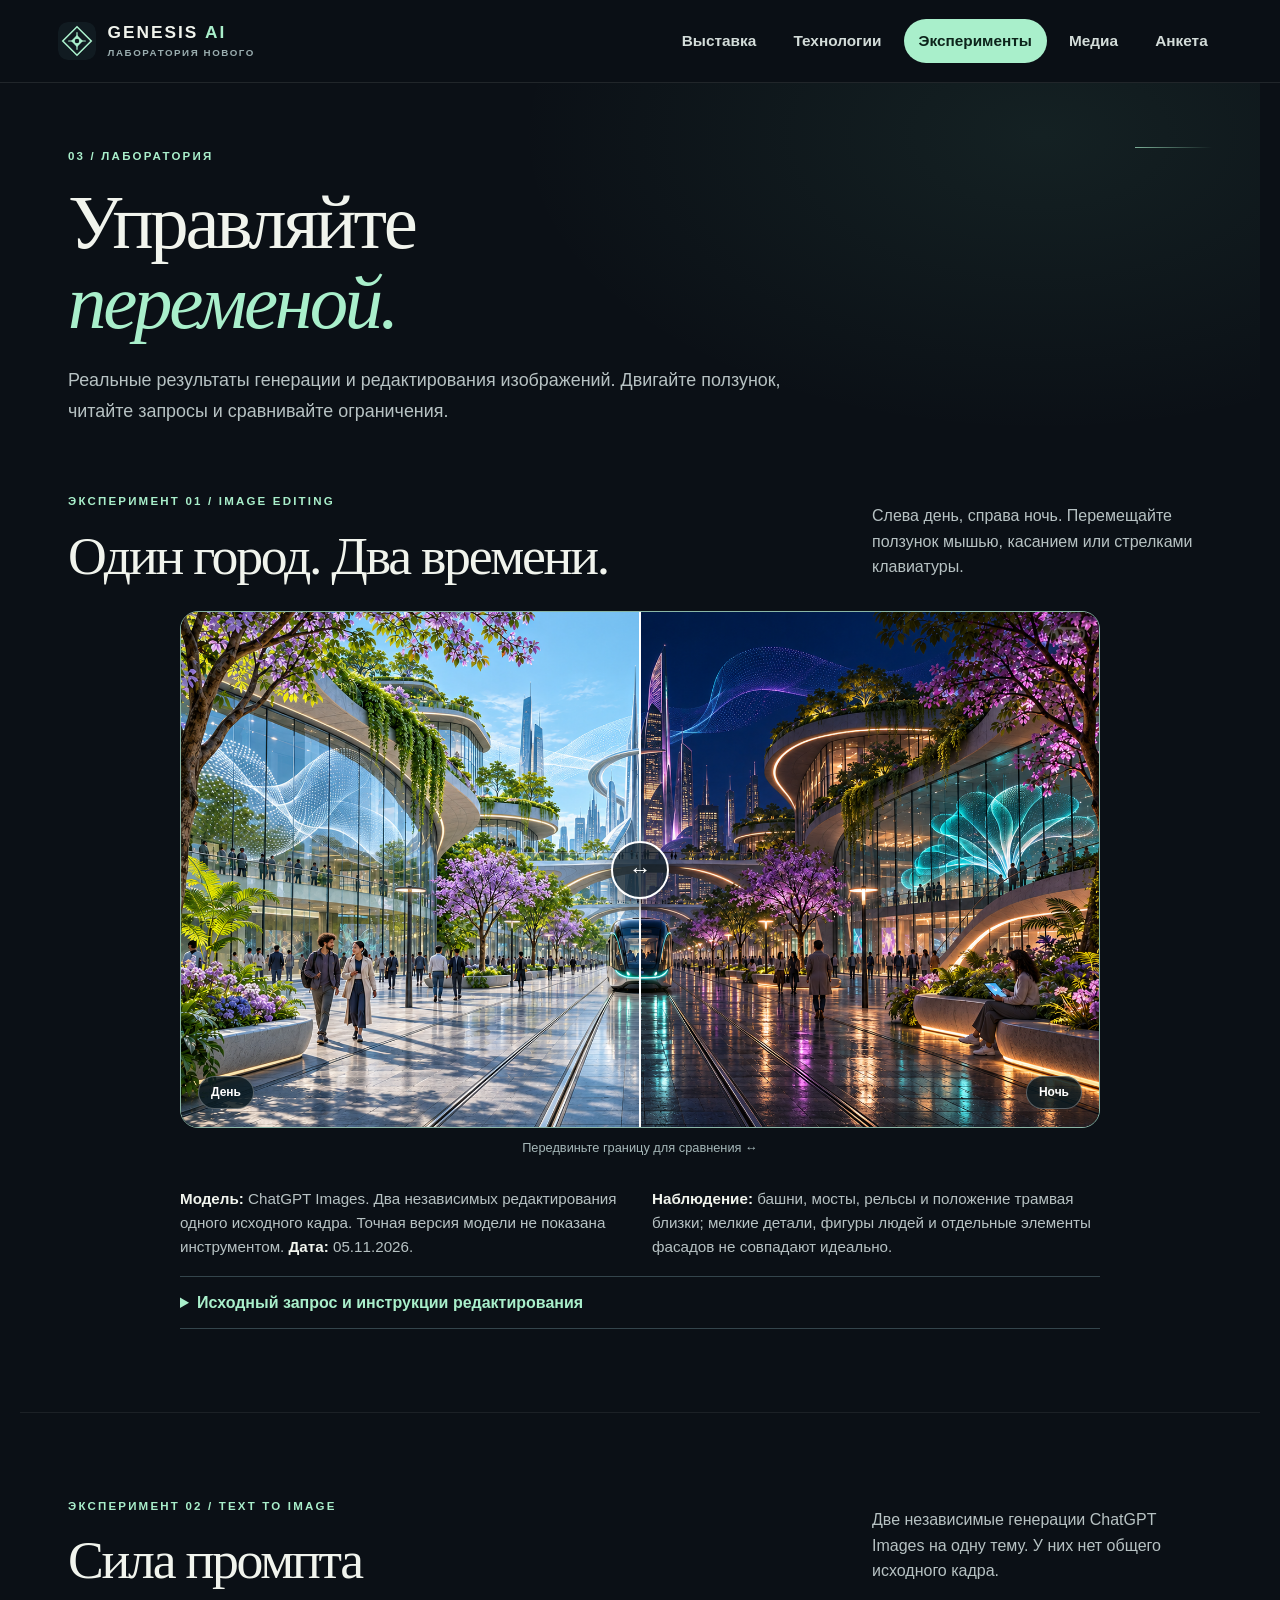
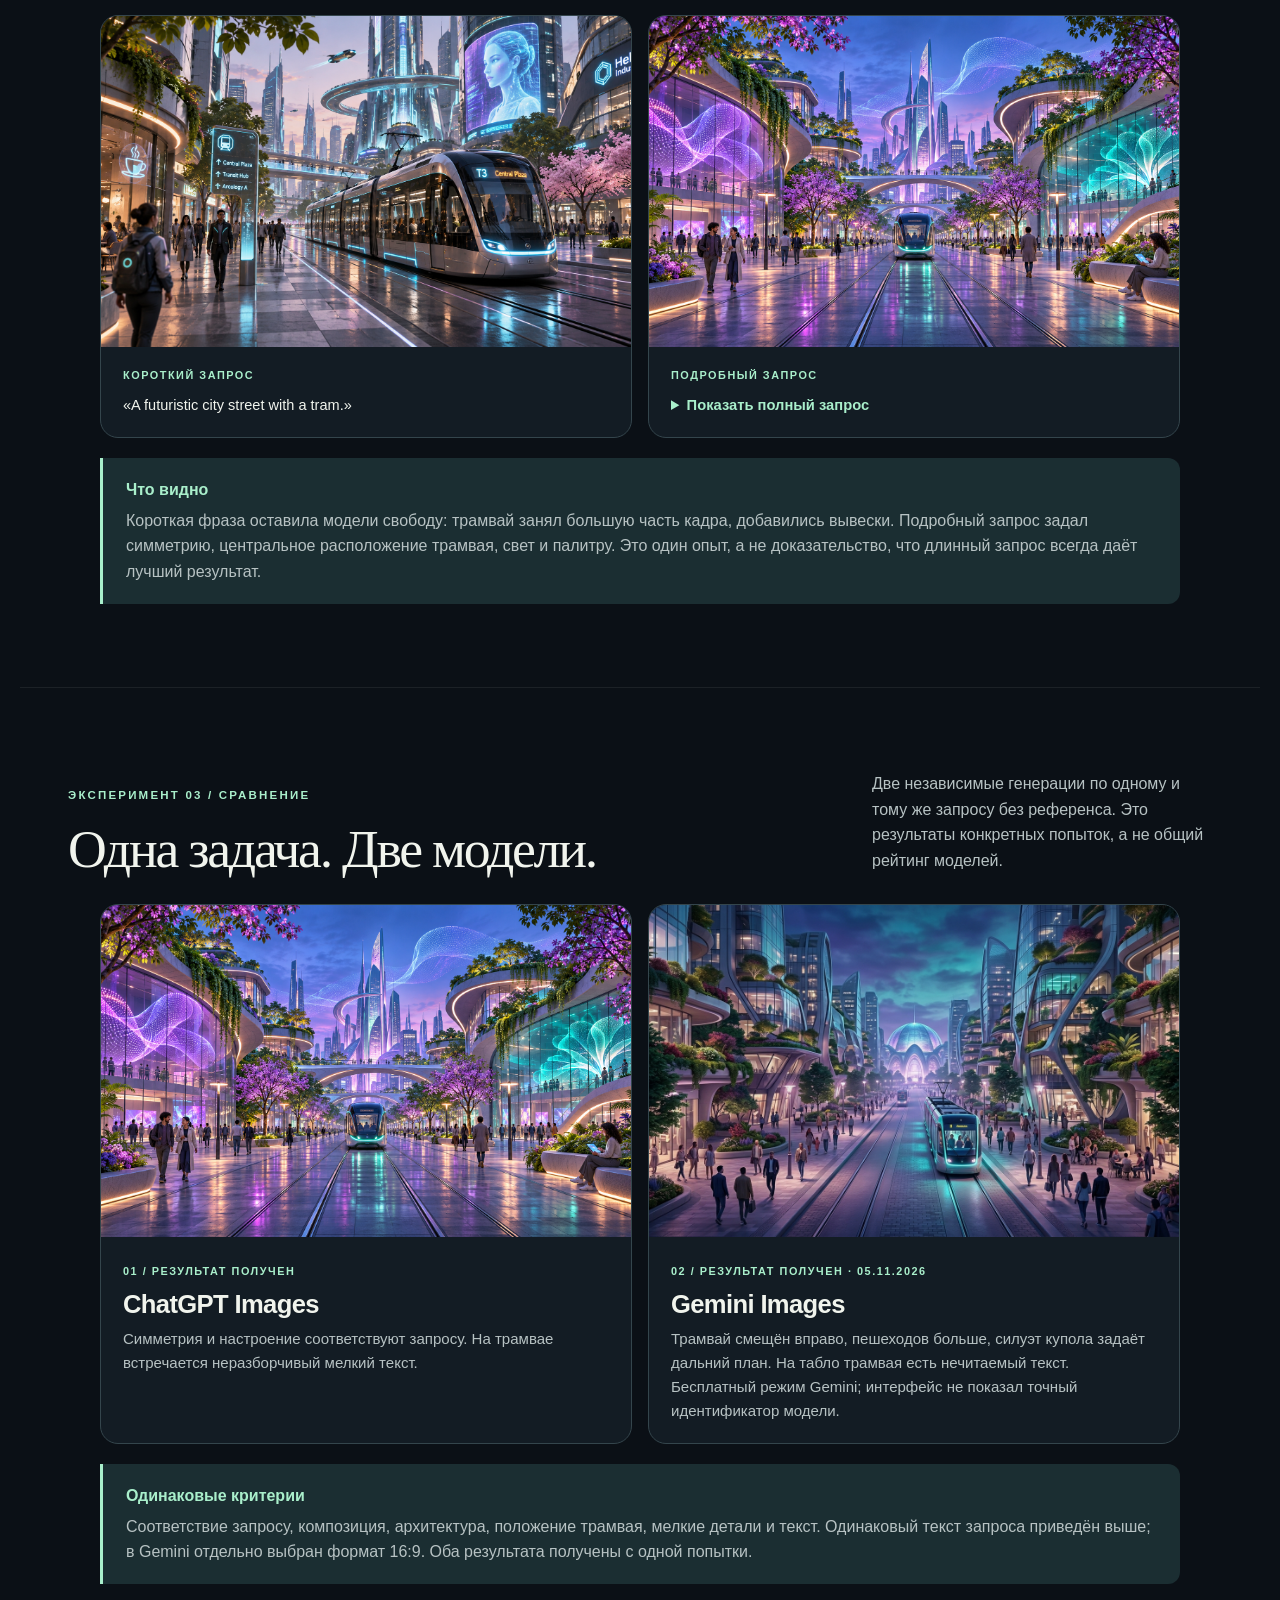
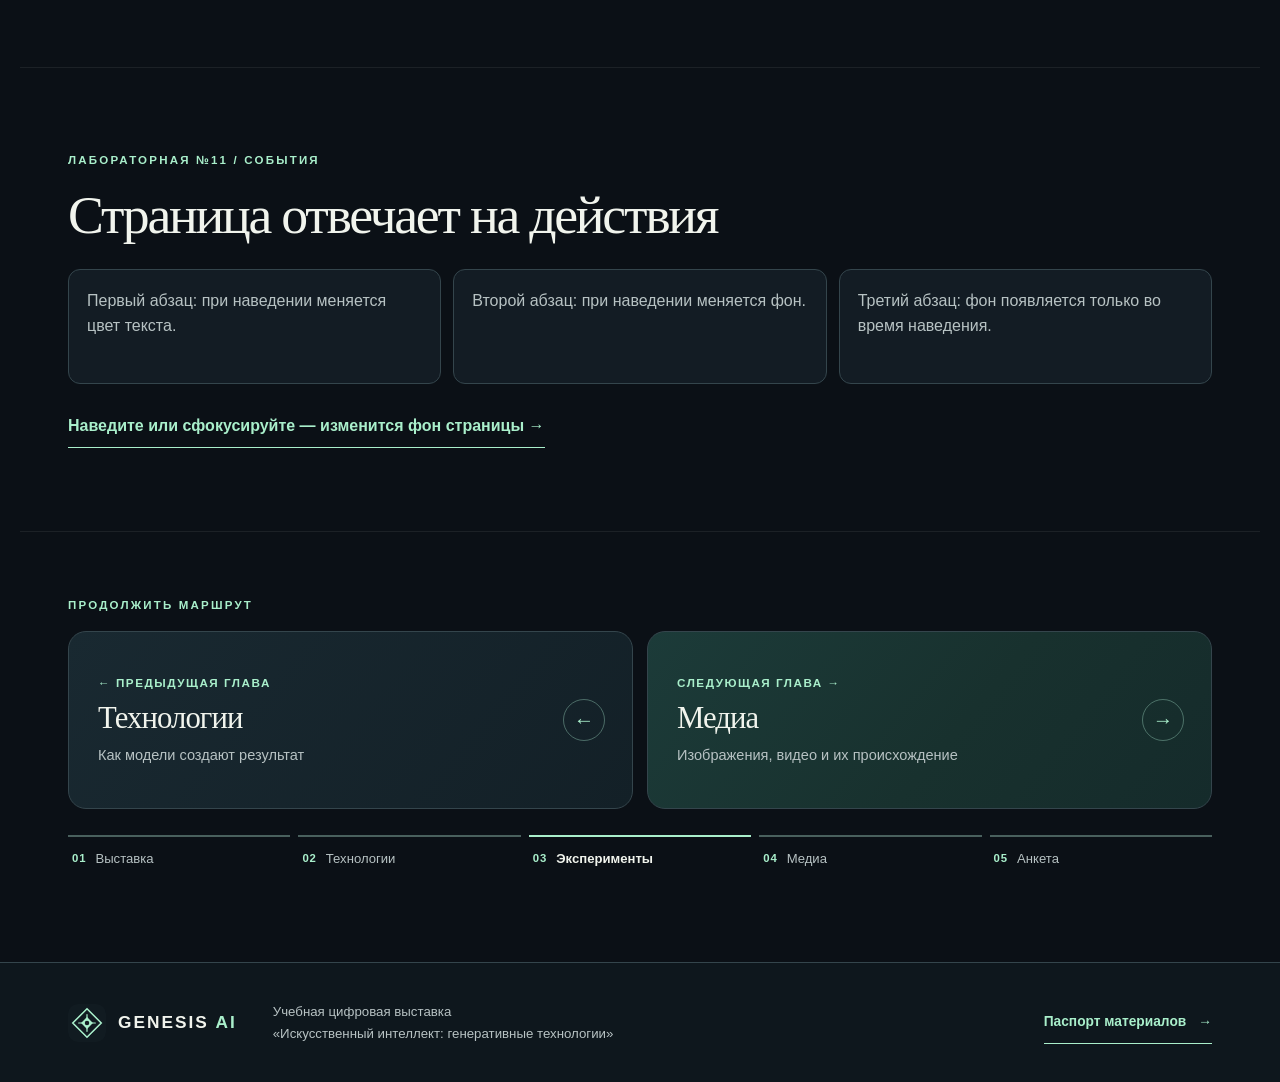
==== experiment.html @ 4fa4a005 "Refine exhibition route and publish updated lab reports" ====
<!doctype html>
<html lang="ru">
<head>
<meta charset="utf-8">
<meta name="viewport" content="width=device-width,initial-scale=1">
<meta name="theme-color" content="#090d15">
<title>Эксперименты — GENESIS AI</title>
<link rel="stylesheet" href="style.css">
<script defer src="script.js"></script><meta name="description" content="GENESIS AI — интерактивная выставка о генеративном искусственном интеллекте и реальных экспериментах с изображениями и видео.">
<link rel="icon" href="assets/brand/genesis-mark.svg">
<link rel="alternate icon" href="assets/brand/favicon-32.png">
<link rel="apple-touch-icon" href="assets/brand/apple-touch-icon.png">
</head>
<body data-page="experiment">
<a class="skip" href="#main">К содержимому</a><header class="site-header" id="site-header"><div class="header-inner">
<a class="brand" href="index.html" aria-label="GENESIS AI — главная"><img src="assets/brand/genesis-mark.svg" alt="" width="38" height="38"><span class="brand-name">GENESIS <b>AI</b><small>Лаборатория нового</small></span></a><nav id="primary-nav" class="primary-nav" aria-label="Основная навигация"><a href="index.html">Выставка</a><a href="technology.html">Технологии</a><a href="experiment.html" aria-current="page">Эксперименты</a><a href="gallery.html">Медиа</a><a href="survey.html">Анкета</a></nav><button class="menu-toggle" id="menu-toggle" type="button" aria-controls="primary-nav" aria-expanded="false" aria-label="Открыть меню"><span></span><span></span><span></span></button>
</div></header><main id="main"><section class="page-lead reveal"><p class="eyebrow">03 / ЛАБОРАТОРИЯ</p>
<h1>Управляйте<br><em>переменой.</em>
</h1>
<p>Реальные результаты генерации и редактирования изображений. Двигайте ползунок, читайте запросы и сравнивайте ограничения.</p></section><section class="section reveal" id="light"><div class="section-head">
<div>
<p class="eyebrow">ЭКСПЕРИМЕНТ 01 / IMAGE EDITING</p>
<h2>Один город. Два времени.</h2>
</div>
<p>Слева день, справа ночь. Перемещайте ползунок мышью, касанием или стрелками клавиатуры.</p>
</div>
<div class="compare" id="comparison" aria-label="Интерактивное сравнение дневного и ночного изображения">
<img src="assets/night-ai.png" alt="Ночная версия города будущего"><div class="compare-day"><img src="assets/day-ai.png" alt="Дневная версия того же города"></div>
<div class="compare-line" aria-hidden="true"><span>↔</span></div>
<span class="compare-label l">День</span><span class="compare-label r">Ночь</span><input id="compare-range" type="range" min="0" max="100" value="50" aria-label="Доля дневной версии">
</div>
<p class="compare-hint">Передвиньте границу для сравнения <span aria-hidden="true">↔</span></p>
<div class="caption-grid">
<p><b>Модель:</b> ChatGPT Images. Два независимых редактирования одного исходного кадра. Точная версия модели не показана инструментом. <b>Дата:</b> 05.11.2026.</p>
<p><b>Наблюдение:</b> башни, мосты, рельсы и положение трамвая близки; мелкие детали, фигуры людей и отдельные элементы фасадов не совпадают идеально.</p>
</div>
<details><summary>Исходный запрос и инструкции редактирования</summary><div class="details-body">
<h3>Базовый кадр</h3>
<p>Create a refined cinematic concept art image for a modern digital museum exhibition about generative AI. A visionary future city boulevard at blue hour, symmetrical street-level perspective, lush planted terraces integrated in architecture, a sleek tram in the center, human-scale pedestrians, atmospheric violet and teal light, careful coherent architectural geometry, no lettering, no logo, no text. Wide 16:9 composition, editorial art direction, highly detailed but tasteful, premium science museum feel. This is an original generated visual exhibit.</p>
<h3>День</h3>
<p>Edit the supplied image as an architectural continuity study. Produce a photorealistic clear DAY version of precisely the same future-city boulevard. Preserve the exact framing and perspective, every major building outline, the left and right curved rooflines, central slender towers and two bridges, tree positions, sidewalk and rail lines, and the tram's position and silhouette. Change ONLY lighting and atmosphere: crisp late morning sun, pale cyan sky, believable daylight reflections, natural green foliage, illuminated by sunlight rather than magenta lights. No new buildings, vehicles, signs or camera shift. No added text. High resolution wide composition.</p>
<h3>Ночь</h3>
<p>Edit the supplied image as an architectural continuity study. Produce a photorealistic NIGHT version of precisely the same future-city boulevard. Preserve the exact framing and perspective, every major building outline, left and right curved rooflines, central slender towers and two bridges, tree positions, sidewalk and rail lines, and the tram's position and silhouette. Change ONLY lighting and atmosphere: deep cobalt night sky, realistic warm windows, restrained violet and cyan architectural lighting and wet pavement reflections. Keep people and tram in the same locations. No new buildings, vehicles, signs or camera shift. No added text. High resolution wide composition.</p>
</div></details></section><section class="section reveal" id="prompt"><div class="section-head">
<div>
<p class="eyebrow">ЭКСПЕРИМЕНТ 02 / TEXT TO IMAGE</p>
<h2>Сила промпта</h2>
</div>
<p>Две независимые генерации ChatGPT Images на одну тему. У них нет общего исходного кадра.</p>
</div>
<div class="prompt-grid">
<figure><img src="assets/simple-prompt-ai.png" alt="Город по короткому запросу с крупным трамваем и вывесками"><figcaption><span>КОРОТКИЙ ЗАПРОС</span><q>A futuristic city street with a tram.</q></figcaption></figure><figure><img src="assets/city-ai.png" alt="Город по подробному запросу с центральным трамваем"><figcaption><span>ПОДРОБНЫЙ ЗАПРОС</span><details class="prompt-detail"><summary>Показать полный запрос</summary><q>Create a refined cinematic concept art image for a modern digital museum exhibition about generative AI. A visionary future city boulevard at blue hour, symmetrical street-level perspective, lush planted terraces integrated in architecture, a sleek tram in the center, human-scale pedestrians, atmospheric violet and teal light, careful coherent architectural geometry, no lettering, no logo, no text. Wide 16:9 composition, editorial art direction, highly detailed but tasteful, premium science museum feel. This is an original generated visual exhibit.</q></details></figcaption></figure>
</div>
<div class="insight">
<strong>Что видно</strong><p>Короткая фраза оставила модели свободу: трамвай занял большую часть кадра, добавились вывески. Подробный запрос задал симметрию, центральное расположение трамвая, свет и палитру. Это один опыт, а не доказательство, что длинный запрос всегда даёт лучший результат.</p>
</div></section><section class="section reveal" id="models"><div class="section-head">
<div>
<p class="eyebrow">ЭКСПЕРИМЕНТ 03 / СРАВНЕНИЕ</p>
<h2>Одна задача. Две модели.</h2>
</div>
<p>Две независимые генерации по одному и тому же запросу без референса. Это результаты конкретных попыток, а не общий рейтинг моделей.</p>
</div>
<div class="model-grid">
<article class="model-card"><img src="assets/city-ai.png" alt="Результат ChatGPT Images"><div>
<small>01 / РЕЗУЛЬТАТ ПОЛУЧЕН</small><h3>ChatGPT Images</h3>
<p>Симметрия и настроение соответствуют запросу. На трамвае встречается неразборчивый мелкий текст.</p>
</div></article><article class="model-card"><img src="assets/model-gemini.jpeg" alt="Результат генерации изображения в Gemini по тому же запросу"><div>
<small>02 / РЕЗУЛЬТАТ ПОЛУЧЕН · 05.11.2026</small><h3>Gemini Images</h3>
<p>Трамвай смещён вправо, пешеходов больше, силуэт купола задаёт дальний план. На табло трамвая есть нечитаемый текст. Бесплатный режим Gemini; интерфейс не показал точный идентификатор модели.</p>
</div></article>
</div>
<div class="insight">
<strong>Одинаковые критерии</strong><p>Соответствие запросу, композиция, архитектура, положение трамвая, мелкие детали и текст. Одинаковый текст запроса приведён выше; в Gemini отдельно выбран формат 16:9. Оба результата получены с одной попытки.</p>
</div></section><section class="section hover-section reveal"><p class="eyebrow">ЛАБОРАТОРНАЯ №11 / СОБЫТИЯ</p>
<h2>Страница отвечает на действия</h2>
<div class="hover-demo">
<p data-effect="color">Первый абзац: при наведении меняется цвет текста.</p>
<p data-effect="background">Второй абзац: при наведении меняется фон.</p>
<p data-effect="temporary">Третий абзац: фон появляется только во время наведения.</p>
</div>
<button id="ambient-trigger" class="text-link" type="button">Наведите или сфокусируйте — изменится фон страницы →</button></section><nav class="chapter-nav section" aria-label="Маршрут выставки"><p class="eyebrow">ПРОДОЛЖИТЬ МАРШРУТ</p><div class="chapter-nav__grid"><a class="chapter-nav__card" href="technology.html"><span class="chapter-nav__direction">← Предыдущая глава</span><strong>Технологии</strong><span class="chapter-nav__summary">Как модели создают результат</span></a><a class="chapter-nav__card chapter-nav__card--next" href="gallery.html"><span class="chapter-nav__direction">Следующая глава →</span><strong>Медиа</strong><span class="chapter-nav__summary">Изображения, видео и их происхождение</span></a></div><ol class="journey-progress"><li><a href="index.html"><span>01</span><span>Выставка</span></a></li><li><a href="technology.html"><span>02</span><span>Технологии</span></a></li><li><a href="experiment.html" aria-current="step"><span>03</span><span>Эксперименты</span></a></li><li><a href="gallery.html"><span>04</span><span>Медиа</span></a></li><li><a href="survey.html"><span>05</span><span>Анкета</span></a></li></ol></nav></main><footer class="site-footer"><div class="footer-inner">
<a class="brand" href="index.html" aria-label="GENESIS AI — главная"><img src="assets/brand/genesis-mark.svg" alt="" width="34" height="34"><span class="brand-name">GENESIS <b>AI</b></span></a><p>Учебная цифровая выставка<br>«Искусственный интеллект: генеративные технологии»</p>
<a class="footer-link" href="gallery.html">Паспорт материалов <span aria-hidden="true">→</span></a>
</div></footer>
</body>
</html>
---- style.css ----
:root {
  --page-bg: #0b1016;
  --surface: #131c24;
  --surface-high: #1b2831;
  --line: #34454c;
  --text: #f1f4ed;
  --muted: #b7c2c3;
  --mint: #a9efcb;
  --mint-strong: #79d9af;
  --gold: #e0bd89;
  --display: Georgia, 'Times New Roman', serif;
  --sans: 'Segoe UI', Inter, Arial, sans-serif;
  --container: 1240px;
  --space-section: clamp(64px, 6.5vw, 98px);
  --radius: 18px;
  --ease: cubic-bezier(.22, 1, .36, 1);
  color-scheme: dark;
  font-family: var(--sans);
}
* { box-sizing: border-box; }
html { scroll-behavior: smooth; scroll-padding-top: 96px; }
body { margin: 0; min-width: 280px; background: var(--page-bg); color: var(--text); line-height: 1.6; transition: background .4s; }
body.menu-open { overflow: hidden; }
a { color: inherit; text-decoration: none; }
img, video { display: block; max-width: 100%; }
button, input, select, textarea { font: inherit; }
button { cursor: pointer; }
button:disabled { cursor: not-allowed; opacity: .5; }
:focus-visible { outline: 3px solid var(--mint); outline-offset: 4px; }
::selection { background: var(--mint); color: #10231c; }
.skip { position: fixed; z-index: 100; top: -100px; left: 18px; padding: 10px 16px; background: var(--mint); color: #0b2118; border-radius: 8px; }
.skip:focus { top: 12px; }

/* Identity and navigation */
.site-header { position: sticky; top: 0; z-index: 50; border-bottom: 1px solid #ffffff18; background: #0b1016d9; backdrop-filter: blur(18px); -webkit-backdrop-filter: blur(18px); transition: background .25s, box-shadow .25s; }
.site-header.is-scrolled { background: #0b1016f5; box-shadow: 0 12px 32px #0005; }
.header-inner { max-width: 1500px; min-height: 82px; margin: auto; padding: 10px clamp(20px, 4.5vw, 62px); display: flex; align-items: center; justify-content: space-between; gap: 28px; }
.brand { display: inline-flex; align-items: center; flex: none; gap: 12px; min-width: 0; }
.brand img { width: 38px; height: 38px; border-radius: 10px; }
.brand-name { display: block; font-size: 1.08rem; font-weight: 800; letter-spacing: .115em; line-height: 1.12; white-space: nowrap; }
.brand-name b { color: var(--mint); }
.brand-name small { display: block; margin-top: 5px; color: #9baeb0; font-size: .61rem; font-weight: 600; letter-spacing: .16em; text-transform: uppercase; }
.primary-nav { display: flex; align-items: center; justify-content: flex-end; gap: clamp(2px, .6vw, 10px); }
.primary-nav a { position: relative; padding: 10px clamp(10px, 1.15vw, 17px); border-radius: 999px; color: #d3dcd9; font-size: .96rem; font-weight: 600; white-space: nowrap; transition: color .2s, background .2s, transform .2s; }
.primary-nav a:hover { color: #fff; background: #ffffff12; transform: translateY(-1px); }
.primary-nav a[aria-current] { color: #0d241b; background: var(--mint); }
.menu-toggle { display: none; width: 48px; height: 48px; flex: none; align-items: center; justify-content: center; flex-direction: column; gap: 6px; padding: 0; border: 1px solid var(--line); border-radius: 12px; background: var(--surface); color: var(--text); }
.menu-toggle span { width: 20px; height: 2px; border-radius: 2px; background: currentColor; transition: transform .25s, opacity .25s; }
.menu-toggle[aria-expanded='true'] span:first-child { transform: translateY(8px) rotate(45deg); }
.menu-toggle[aria-expanded='true'] span:nth-child(2) { opacity: 0; }
.menu-toggle[aria-expanded='true'] span:last-child { transform: translateY(-8px) rotate(-45deg); }

/* Shared editorial rhythm */
main { min-height: 60vh; }
.section { max-width: var(--container); margin: 0 auto; padding: var(--space-section) clamp(20px, 4vw, 48px); }
.section + .section { border-top: 1px solid #ffffff12; }
.eyebrow { margin: 0 0 18px; color: var(--mint); font-size: .72rem; font-weight: 800; letter-spacing: .19em; text-transform: uppercase; }
h1, h2, h3, p { margin-top: 0; }
h1, h2 { font-family: var(--display); font-weight: 400; line-height: 1.04; letter-spacing: -.042em; text-wrap: balance; }
h1 { font-size: clamp(3.3rem, 6vw, 6.9rem); }
h2 { font-size: clamp(2.25rem, 4.2vw, 4.2rem); margin-bottom: 25px; }
h3 { font-size: clamp(1.35rem, 2vw, 1.8rem); line-height: 1.2; letter-spacing: -.025em; }
em { font-family: var(--display); font-weight: 400; color: var(--mint); }
p { color: var(--muted); }
.button { display: inline-flex; align-items: center; justify-content: space-between; gap: 32px; min-height: 52px; padding: 12px 19px; border: 1px solid var(--mint); border-radius: 10px; background: var(--mint); color: #092219; font-weight: 750; transition: background .25s, transform .25s var(--ease), box-shadow .25s; }
.button:hover { background: #d1ffe4; transform: translateY(-3px); box-shadow: 0 12px 26px #0004; }
.button-ghost { background: transparent; color: var(--text); border-color: #bde8d9a1; }
.button-ghost:hover { background: #ffffff13; }
.text-link, .footer-link { display: inline-flex; align-items: center; min-height: 42px; gap: 12px; color: var(--mint); border: 0; border-bottom: 1px solid var(--mint); background: none; padding: 6px 0; font-weight: 700; }
.text-link:hover, .footer-link:hover { color: #dcffe9; }
.page-lead { position: relative; isolation: isolate; max-width: var(--container); margin: 0 auto; padding: clamp(56px, 5vw, 74px) clamp(20px, 4vw, 48px) 28px; }
.page-lead::before { content: ''; position: absolute; z-index: -1; top: 0; right: 0; width: min(70%, 780px); height: 100%; background: radial-gradient(ellipse at 72% 14%, #70cda717, transparent 66%); pointer-events: none; }
.page-lead::after { content: ''; position: absolute; top: clamp(56px, 5vw, 74px); right: clamp(20px, 4vw, 48px); width: clamp(46px, 6vw, 82px); height: 1px; background: linear-gradient(90deg, var(--mint), transparent); opacity: .7; }
.page-lead + .section { padding-top: clamp(34px, 3vw, 48px); }
.page-lead h1 { max-width: 1000px; margin: 0 0 22px; }
.page-lead > p:last-child { max-width: 720px; margin: 0; font-size: clamp(1.04rem, 1.4vw, 1.23rem); line-height: 1.7; }
.section-head { display: flex; align-items: end; justify-content: space-between; gap: 32px; margin-bottom: 26px; }
.section-head h2 { margin-bottom: 0; }
.section-head > p { width: min(32%, 340px); margin-bottom: 5px; }

/* Cover */
.hero { position: relative; isolation: isolate; min-height: clamp(570px, 59vw, 730px); display: flex; align-items: center; overflow: hidden; background: #15232a; }
.hero > img { position: absolute; z-index: -2; inset: 0; width: 100%; height: 100%; object-fit: cover; object-position: 64% 52%; }
.hero::before { content: ''; position: absolute; z-index: -1; inset: 0; background: linear-gradient(90deg, #081119f7 0%, #0a1521e8 30%, #0a15218c 54%, #0a152107 100%), linear-gradient(0deg, #081119b5, transparent 34%); }
.hero-copy { width: min(100% - 40px, 1360px); margin: 0 auto; padding: 52px clamp(0px, 2vw, 28px) 92px; }
.hero-copy h1 { max-width: 720px; margin: 0 0 22px; text-wrap: balance; }
.hero-copy > p:not(.eyebrow) { max-width: 535px; margin-bottom: 29px; color: #e0ebe7; font-size: clamp(1.03rem, 1.5vw, 1.2rem); line-height: 1.7; }
.hero-credit { position: absolute; left: max(20px, calc((100vw - 1304px)/2)); right: max(20px, calc((100vw - 1304px)/2)); bottom: 26px; display: flex; justify-content: space-between; gap: 15px; color: #e8f2ec; font-size: .68rem; font-weight: 750; letter-spacing: .13em; text-transform: uppercase; }
.intro { display: grid; grid-template-columns: 1.1fr .9fr; gap: 7%; align-items: end; }
.intro > div:last-child p { font-size: 1.16rem; line-height: 1.8; }
.tiles { display: grid; grid-template-columns: 1.15fr 1fr 1fr; gap: 14px; margin-top: 30px; }
.tile { position: relative; min-height: 340px; overflow: hidden; border: 1px solid var(--line); border-radius: var(--radius); background: var(--surface); transition: transform .4s var(--ease), border-color .25s, box-shadow .4s; }
.tile:hover { transform: translateY(-5px); border-color: #9dddbb; box-shadow: 0 18px 42px #0006; }
.tile > img { position: absolute; width: 100%; height: 100%; object-fit: cover; filter: brightness(.75); transition: transform .6s var(--ease); }
.tile:hover > img { transform: scale(1.045); }
.tile::after { content: ''; position: absolute; inset: 0; background: linear-gradient(0deg, #061218ed, #07151b2c 66%); pointer-events: none; }
.tile > div:last-child { position: absolute; z-index: 1; bottom: 0; width: 100%; padding: 23px; transition: transform .4s var(--ease); }
.tile:hover > div:last-child { transform: translateY(-4px); }
.tile span, .model-card small { color: var(--mint); font-size: .68rem; font-weight: 800; letter-spacing: .14em; }
.tile h3 { margin: 9px 0; }
.tile p { margin-bottom: 0; color: #ecf3ed; font-size: .9rem; }
.tile-plain { background: radial-gradient(circle at 75% 25%, #285958, #182b38 50%, #14212b); }
.tile-plain::after { display: none; }
.tile-symbol { position: absolute; top: 34px; right: 23px; color: #a9efcb4f; font-family: var(--display); font-size: clamp(4rem, 6vw, 6.5rem); line-height: 1; }
.tile-symbol span { color: #a9efcb80; font-size: .55em; margin: 0 6px; }
.statement { max-width: var(--container); border-radius: var(--radius); background: linear-gradient(120deg, #193438, #172832 62%, #1c2c3c); }
.statement h2 { max-width: 1100px; }
.statement > p:last-of-type { max-width: 740px; }

/* Experiments */
.compare { --split: 50%; position: relative; width: min(100%, 920px); aspect-ratio: 16 / 9; margin: 0 auto; border: 1px solid #8ab6a6; border-radius: var(--radius); overflow: hidden; background: var(--surface); }
.compare > img, .compare-day img { position: absolute; inset: 0; width: 100%; height: 100%; object-fit: cover; }
.compare-day { position: absolute; inset: 0; clip-path: inset(0 calc(100% - var(--split)) 0 0); }
.compare-line { position: absolute; top: 0; bottom: 0; left: var(--split); width: 2px; transform: translateX(-50%); background: #fff; pointer-events: none; }
.compare-line span { position: absolute; top: 50%; left: 50%; transform: translate(-50%,-50%); display: grid; place-items: center; width: 58px; height: 58px; border: 2px solid #fff; border-radius: 50%; background: #14242dcc; color: #fff; font-size: 1.4rem; box-shadow: 0 7px 20px #0008; }
.compare input { position: absolute; inset: 0; width: 100%; height: 100%; margin: 0; opacity: 0; cursor: ew-resize; }
.compare:focus-within { outline: 3px solid var(--mint); outline-offset: 4px; }
.compare-label { position: absolute; bottom: 18px; z-index: 1; padding: 6px 12px; border: 1px solid #ffffff4d; border-radius: 999px; background: #0a1a21d9; color: #fff; font-size: .75rem; font-weight: 800; pointer-events: none; }
.compare-label.l { left: 17px; }
.compare-label.r { right: 17px; }
.compare-hint { margin: 10px 0 0; text-align: center; color: #a6b8b9; font-size: .8rem; }
.caption-grid { display: grid; grid-template-columns: 1fr 1fr; gap: 24px; max-width: 920px; margin: 28px auto 16px; }
.caption-grid p { margin: 0; font-size: .95rem; }
.caption-grid b { color: var(--text); }
details { max-width: 920px; margin: 0 auto; border-top: 1px solid var(--line); border-bottom: 1px solid var(--line); padding: 13px 0; }
summary { cursor: pointer; color: var(--mint); font-weight: 700; }
summary:hover { color: #d1ffe4; }
summary:focus-visible { outline-offset: 6px; }
.details-body { max-width: 900px; padding: 20px 0 4px; }
.details-body h3 { margin: 18px 0 7px; font-size: 1.1rem; }
.details-body p { overflow-wrap: anywhere; }
.prompt-grid, .model-grid { display: grid; grid-template-columns: repeat(2, minmax(0, 1fr)); gap: 16px; max-width: 1080px; margin: auto; }
.prompt-grid figure, .model-card { margin: 0; border: 1px solid var(--line); border-radius: var(--radius); overflow: hidden; background: var(--surface); }
.prompt-grid img, .model-card > img { width: 100%; aspect-ratio: 16 / 10; object-fit: cover; }
.prompt-grid figcaption, .model-card > div:last-child { padding: 20px 22px; }
.prompt-grid figcaption span { display: block; margin-bottom: 9px; color: var(--mint); font-size: .68rem; font-weight: 800; letter-spacing: .14em; }
.prompt-grid q { display: -webkit-box; -webkit-box-orient: vertical; -webkit-line-clamp: 3; overflow: hidden; font-size: .91rem; line-height: 1.6; }
.prompt-grid q:hover, .prompt-grid q:focus { display: block; }
.prompt-grid .prompt-detail { max-width: none; margin: 0; padding: 0; border: 0; }
.prompt-detail summary { font-size: .92rem; }
.prompt-detail q { display: block; margin-top: 12px; overflow: visible; -webkit-line-clamp: unset; }
.model-card h3 { margin: 7px 0; }
.model-card p { margin: 0; font-size: .94rem; }
.insight { max-width: 1080px; margin: 20px auto 0; padding: 19px 23px; border-left: 3px solid var(--mint); border-radius: 0 12px 12px 0; background: #1b2e32; }
.insight strong { color: var(--mint); }
.insight p { margin: 5px 0 0; }
.hover-demo { display: grid; grid-template-columns: repeat(3, minmax(0, 1fr)); gap: 12px; margin: 23px 0 10px; }
.hover-demo p { min-height: 115px; margin: 0; padding: 18px; border: 1px solid var(--line); border-radius: 12px; background: var(--surface); transition: background .25s, color .25s; }
.hover-section .text-link { margin-top: 12px; }

/* Technology */
.process, .info-grid { display: grid; grid-template-columns: repeat(2, minmax(0, 1fr)); gap: 14px; }
.process { list-style: none; margin: 0; padding: 0; }
.process li, .info-grid article { min-width: 0; padding: 26px; border: 1px solid var(--line); border-radius: var(--radius); background: linear-gradient(150deg, #1b2a31, var(--surface) 58%); transition: border-color .25s, transform .3s var(--ease); }
.process li:hover, .info-grid article:hover { border-color: #7fae9b; transform: translateY(-3px); }
.process li { display: flex; gap: 22px; }
.process li > span, .info-grid span { color: var(--mint); font-size: .78rem; font-weight: 800; letter-spacing: .14em; }
.process h3, .info-grid h3 { margin: 0 0 9px; }
.info-grid h3 { margin-top: 12px; }
.process p, .info-grid p { margin: 0; }
.table-wrap { max-width: 100%; overflow-x: auto; border: 1px solid var(--line); border-radius: var(--radius); }
table { width: 100%; min-width: 630px; border-collapse: collapse; }
caption { padding: 18px 20px; text-align: left; color: var(--muted); }
th, td { padding: 17px 20px; border-top: 1px solid var(--line); text-align: left; }
th { color: var(--mint); }
tbody tr { transition: background .2s; }
tbody tr:hover { background: #a9efcb0b; }

/* Media archive */
.media-grid { display: grid; grid-template-columns: repeat(3, minmax(0, 1fr)); gap: 14px; }
.media-card { min-width: 0; margin: 0; border: 1px solid var(--line); border-radius: var(--radius); overflow: hidden; background: var(--surface); transition: transform .3s var(--ease), border-color .2s; }
.media-card:hover { transform: translateY(-4px); border-color: #86c9aa; }
.gallery-open { display: block; width: 100%; padding: 0; border: 0; background: var(--surface); overflow: hidden; }
.gallery-open img { width: 100%; aspect-ratio: 16 / 10; object-fit: cover; transition: transform .4s var(--ease); }
.gallery-open:hover img { transform: scale(1.045); }
.media-card figcaption { padding: 13px 16px 15px; color: #d3ddda; font-size: .85rem; line-height: 1.45; }
.archive-note { margin: 22px 0 0; font-size: .9rem; }
.archive-note a { color: var(--mint); text-decoration: underline; text-underline-offset: 3px; }
.archive-note code { overflow-wrap: anywhere; }
.video-exhibit { max-width: 1080px; margin: 0; border: 1px solid var(--line); border-radius: var(--radius); overflow: hidden; background: var(--surface); }
.video-exhibit video { width: 100%; aspect-ratio: 16 / 9; background: #060b10; object-fit: contain; }
.video-exhibit figcaption { padding: 18px 22px; color: var(--muted); font-size: .92rem; }
.video-exhibit figcaption strong { color: var(--text); }
.video-exhibit + details { max-width: 1080px; margin: 20px 0 0; }
.media-pending { display: flex; flex-direction: column; justify-content: center; min-height: 205px; padding: 24px 28px; border: 1px dashed #71848b; border-radius: var(--radius); background: #15252b; }
.media-pending.sound { background: linear-gradient(120deg, #222638, #1b2c32); }
.media-pending span { color: var(--mint); font-size: .68rem; font-weight: 800; letter-spacing: .16em; }
.media-pending h3 { margin: 10px 0 4px; }
.media-pending p { max-width: 670px; margin: 0; }
.audio-exhibit { max-width: 900px; margin: 0; padding: 25px; border: 1px solid var(--line); border-radius: var(--radius); background: var(--surface); }
.audio-exhibit audio { display: block; width: 100%; }
.audio-exhibit figcaption { padding-top: 14px; color: var(--muted); }

/* Modal gallery */
.lightbox { position: fixed; inset: 0; width: 100vw; max-width: none; height: 100dvh; max-height: none; margin: 0; padding: 0; border: 0; background: #081016f5; color: var(--text); }
.lightbox::backdrop { background: #050a0edb; }
.lightbox-shell { display: flex; flex-direction: column; width: min(100%, 1540px); height: 100%; margin: auto; padding: clamp(12px, 2vw, 28px); }
.lightbox-toolbar { display: flex; justify-content: space-between; align-items: center; gap: 15px; min-height: 48px; }
.lightbox-count { color: var(--mint); font-size: .8rem; font-weight: 800; letter-spacing: .15em; }
.lightbox-close, .lightbox-arrow { display: inline-flex; align-items: center; justify-content: center; min-width: 48px; min-height: 48px; border: 1px solid #ffffff55; border-radius: 12px; background: #17242bd9; color: #fff; }
.lightbox-close { gap: 12px; padding: 0 12px; }
.lightbox-close span { font-size: 1.6rem; line-height: 1; }
.lightbox-arrow { font-size: 1.5rem; }
.lightbox-close:hover, .lightbox-arrow:hover { background: #37514a; }
.lightbox-stage { display: grid; grid-template-columns: 56px minmax(0,1fr) 56px; align-items: center; gap: 12px; min-height: 0; flex: 1; }
.lightbox-stage img { width: 100%; height: 100%; max-height: calc(100dvh - 140px); object-fit: contain; }
.lightbox-caption { margin: 12px 65px 0; color: #d9e1df; font-size: .9rem; text-align: center; }

/* Survey */
.survey { max-width: 850px; }
.survey label { display: block; margin-bottom: 20px; color: var(--text); font-weight: 700; }
.form-grid { display: grid; grid-template-columns: repeat(2, minmax(0, 1fr)); gap: 0 18px; }
.survey input:not([type=radio]), .survey select, .survey textarea { display: block; width: 100%; margin-top: 8px; padding: 13px 15px; border: 1px solid #5b6e71; border-radius: 10px; background: var(--surface); color: var(--text); transition: border-color .2s, background .2s; }
.survey input:not([type=radio]):hover, .survey select:hover, .survey textarea:hover { border-color: #88b7a5; }
.survey input::placeholder, .survey textarea::placeholder { color: #93a7a8; }
.survey select[multiple] { padding: 7px; }
.survey select[multiple] option { padding: 8px; border-radius: 5px; }
.survey input:focus, .survey select:focus, .survey textarea:focus { border-color: var(--mint); outline: 2px solid var(--mint); outline-offset: 1px; }
.survey fieldset { margin: 5px 0 22px; padding: 19px 20px; border: 1px solid var(--line); border-radius: 12px; }
.survey legend { padding: 0 8px; font-weight: 700; }
.survey fieldset label { display: inline-flex; align-items: center; gap: 8px; margin: 4px 25px 4px 0; }
.survey input[type=radio] { accent-color: var(--mint-strong); width: 18px; height: 18px; }
.survey small { display: block; color: var(--muted); font-size: .82rem; font-weight: 400; }
.form-actions { display: flex; gap: 25px; align-items: center; flex-wrap: wrap; }
#survey-result { margin-top: 18px; color: var(--mint); }

/* Closing */
.site-footer { border-top: 1px solid var(--line); background: #0e171d; }
.footer-inner { max-width: var(--container); margin: auto; padding: 38px clamp(20px, 4vw, 48px); display: flex; align-items: center; gap: 36px; }
.footer-inner p { flex: 1; margin: 0; font-size: .83rem; }
.footer-link { white-space: nowrap; font-size: .86rem; }

/* The chapter route is available on every page, including direct visits. */
.chapter-nav { padding-top: clamp(50px, 5vw, 76px); }
.chapter-nav .eyebrow { margin-bottom: 17px; }
.chapter-nav__grid { display: grid; grid-template-columns: repeat(2, minmax(0, 1fr)); gap: 14px; }
.chapter-nav__grid > :only-child { grid-column: 1 / -1; }
.chapter-nav__card { position: relative; display: flex; flex-direction: column; justify-content: center; gap: 9px; min-height: 178px; padding: 26px 72px 26px 29px; overflow: hidden; border: 1px solid var(--line); border-radius: var(--radius); background: linear-gradient(130deg, #192931, #132027); transition: transform .35s var(--ease), border-color .25s, box-shadow .35s; }
.chapter-nav__card::after { content: '→'; position: absolute; top: 50%; right: 27px; display: grid; place-items: center; width: 40px; height: 40px; border: 1px solid #88bda97a; border-radius: 50%; color: var(--mint); font-size: 1.28rem; transform: translateY(-50%); transition: color .25s, background .25s, transform .35s var(--ease); }
.chapter-nav__card:not(.chapter-nav__card--next)::after { content: '←'; }
.chapter-nav__card:hover, .chapter-nav__card:focus-visible { border-color: var(--mint); transform: translateY(-4px); box-shadow: 0 16px 35px #0005; }
.chapter-nav__card:hover::after, .chapter-nav__card:focus-visible::after { background: var(--mint); color: #0c261d; transform: translate(3px, -50%); }
.chapter-nav__card:not(.chapter-nav__card--next):hover::after, .chapter-nav__card:not(.chapter-nav__card--next):focus-visible::after { transform: translate(-3px, -50%); }
.chapter-nav__card--next { background: linear-gradient(130deg, #1c3b39, #18312e 55%, #152b2b); }
.chapter-nav__direction { color: var(--mint); font-size: .73rem; font-weight: 800; letter-spacing: .13em; text-transform: uppercase; }
.chapter-nav__card strong { color: var(--text); font-family: var(--display); font-size: clamp(1.55rem, 2.4vw, 2.25rem); font-weight: 400; letter-spacing: -.03em; line-height: 1.13; }
.chapter-nav__summary { max-width: 34rem; color: var(--muted); font-size: .91rem; line-height: 1.5; }
.journey-progress { display: grid; grid-template-columns: repeat(5, minmax(0, 1fr)); gap: 8px; margin: 26px 0 0; padding: 0; list-style: none; }
.journey-progress li { min-width: 0; }
.journey-progress a { display: flex; align-items: center; gap: 9px; min-height: 44px; padding: 7px 4px; border-top: 2px solid #49605d; color: var(--muted); font-size: .82rem; overflow-wrap: anywhere; transition: border-color .2s, color .2s; }
.journey-progress a:hover, .journey-progress a[aria-current] { border-color: var(--mint); color: var(--text); }
.journey-progress a[aria-current] { font-weight: 750; }
.journey-progress a span:first-child { color: var(--mint); font-size: .71rem; font-weight: 800; letter-spacing: .08em; }

/* Motion remains optional and never carries meaning. */
@view-transition { navigation: auto; }
::view-transition-old(root), ::view-transition-new(root) { animation-duration: .24s; }
.reveal-ready .reveal { opacity: 0; transform: translateY(18px); }
.reveal-ready .reveal.in-view { opacity: 1; transform: none; transition: opacity .65s var(--ease), transform .65s var(--ease); }
.reveal-ready .page-lead.reveal { opacity: 1; transform: none; }

@media (max-width: 1100px) {
  .tiles { grid-template-columns: repeat(2, minmax(0, 1fr)); }
  .tile-plain { grid-column: span 2; min-height: 225px; }
  .tile-symbol { top: 20px; }
  .primary-nav a { padding-inline: 9px; font-size: .88rem; }
  .brand-name small { display: none; }
}
@media (max-width: 820px) {
  .header-inner { min-height: 72px; }
  .primary-nav { flex-wrap: wrap; justify-content: flex-start; }
  .js-ready .menu-toggle { display: flex; }
  .js-ready .primary-nav { position: absolute; top: calc(100% + 1px); left: 0; right: 0; display: none; flex-direction: column; align-items: stretch; gap: 5px; max-height: calc(100dvh - 72px); overflow-y: auto; padding: 15px 20px 24px; border-bottom: 1px solid var(--line); background: #0b151b; box-shadow: 0 18px 35px #0009; }
  .js-ready .primary-nav.is-open { display: flex; }
  .primary-nav a { min-height: 48px; padding: 12px 18px; font-size: 1.05rem; }
  .hero { min-height: 610px; }
  .hero::before { background: linear-gradient(0deg, #09131af5 0%, #09131ae0 37%, #09131a32 100%); }
  .hero-copy { align-self: end; padding-bottom: 90px; }
  .hero > img { object-position: 57% 40%; }
  .intro { grid-template-columns: 1fr; gap: 0; }
  .section-head { display: block; }
  .section-head > p { width: auto; max-width: 650px; margin-top: 12px; }
  .media-grid { grid-template-columns: repeat(2, minmax(0, 1fr)); }
  .hover-demo { grid-template-columns: 1fr; }
  .hover-demo p { min-height: auto; }
}
@media (max-width: 600px) {
  :root { --space-section: 58px; }
  .hero { min-height: min(690px, calc(100svh - 72px)); }
  .hero-copy { padding: 35px 0 88px; }
  .hero-copy h1 { font-size: clamp(3.3rem, 11vw, 5.1rem); }
  .hero-credit { flex-direction: column; gap: 4px; bottom: 17px; font-size: .61rem; }
  .page-lead { padding-top: 54px; padding-bottom: 25px; }
  .page-lead h1 { font-size: clamp(3.1rem, 11vw, 4.8rem); }
  .tiles { grid-template-columns: 1fr; }
  .tile, .tile-plain { grid-column: auto; min-height: 270px; }
  .tile-plain { min-height: 215px; }
  .compare { aspect-ratio: 4 / 3; }
  .compare-label { bottom: 10px; padding: 4px 9px; font-size: .65rem; }
  .compare-label.l { left: 9px; }
  .compare-label.r { right: 9px; }
  .compare-line span { width: 46px; height: 46px; }
  .caption-grid, .prompt-grid, .model-grid, .process, .info-grid, .form-grid { grid-template-columns: 1fr; }
  .caption-grid { gap: 12px; }
  .prompt-grid img, .model-card > img { aspect-ratio: 16 / 9; }
  .process li, .info-grid article { padding: 21px; }
  .statement { border-radius: 0; }
  .footer-inner { display: grid; gap: 16px; }
  .footer-link { justify-self: start; }
  .lightbox-stage { grid-template-columns: 44px minmax(0, 1fr) 44px; gap: 4px; }
  .lightbox-arrow { min-width: 44px; min-height: 48px; }
  .lightbox-caption { margin-inline: 0; }
  .page-lead::after { display: none; }
  .chapter-nav__grid { grid-template-columns: 1fr; }
  .chapter-nav__card { min-height: 148px; padding: 20px 66px 20px 20px; }
  .chapter-nav__card::after { right: 18px; width: 36px; height: 36px; }
  .journey-progress { gap: 5px; }
  .journey-progress a { display: grid; justify-items: center; gap: 1px; font-size: .67rem; text-align: center; line-height: 1.15; }
}
@media (max-width: 420px) {
  .brand-name { font-size: .95rem; }
  .brand img { width: 34px; height: 34px; }
  .media-grid { grid-template-columns: 1fr; }
  .media-card figcaption { padding: 10px 14px; }
  .gallery-open img { aspect-ratio: 16 / 9; }
  .lightbox-close { font-size: .82rem; }
  .lightbox-stage { grid-template-columns: 44px minmax(0, 1fr) 44px; }
  .lightbox-arrow { min-width: 44px; border-radius: 8px; }
}
@media (prefers-reduced-motion: reduce) {
  html { scroll-behavior: auto; }
  *, *::before, *::after { animation-duration: .01ms !important; transition-duration: .01ms !important; }
  .reveal-ready .reveal { opacity: 1; transform: none; }
  @view-transition { navigation: none; }
}
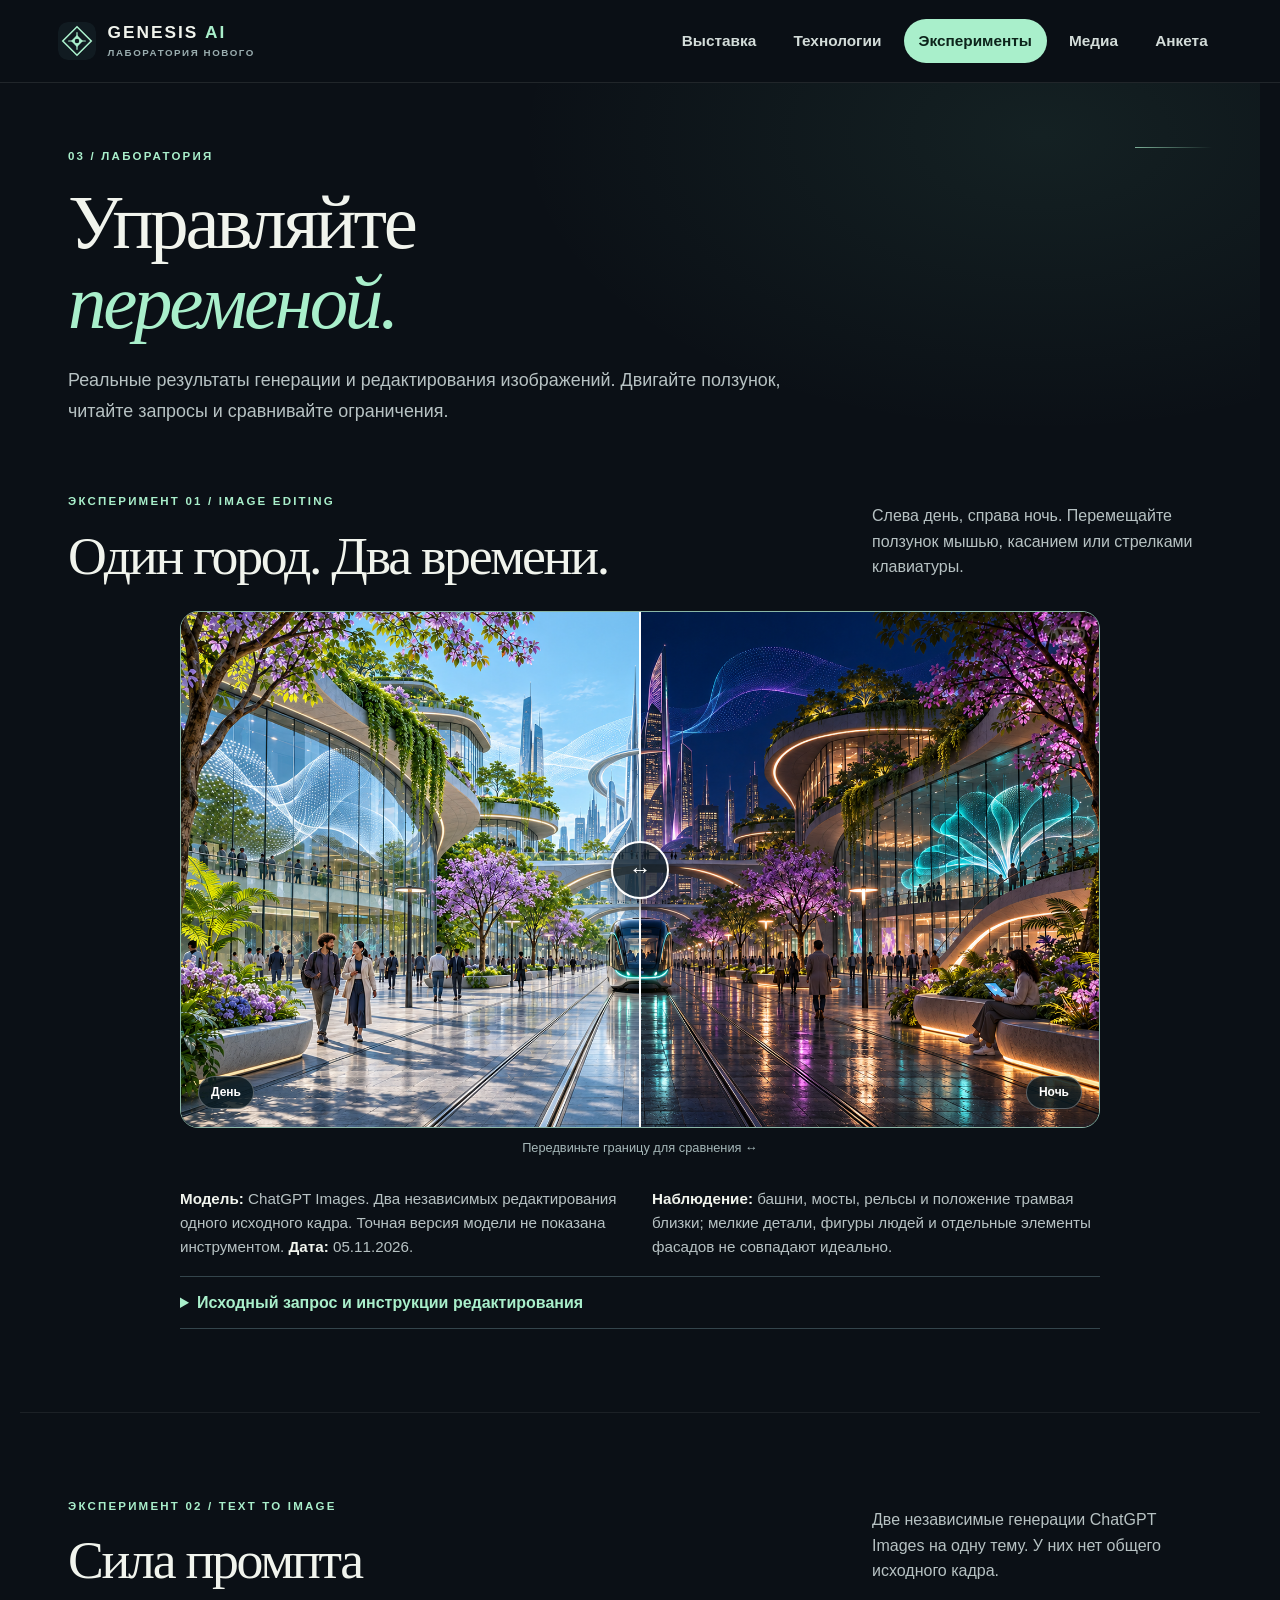
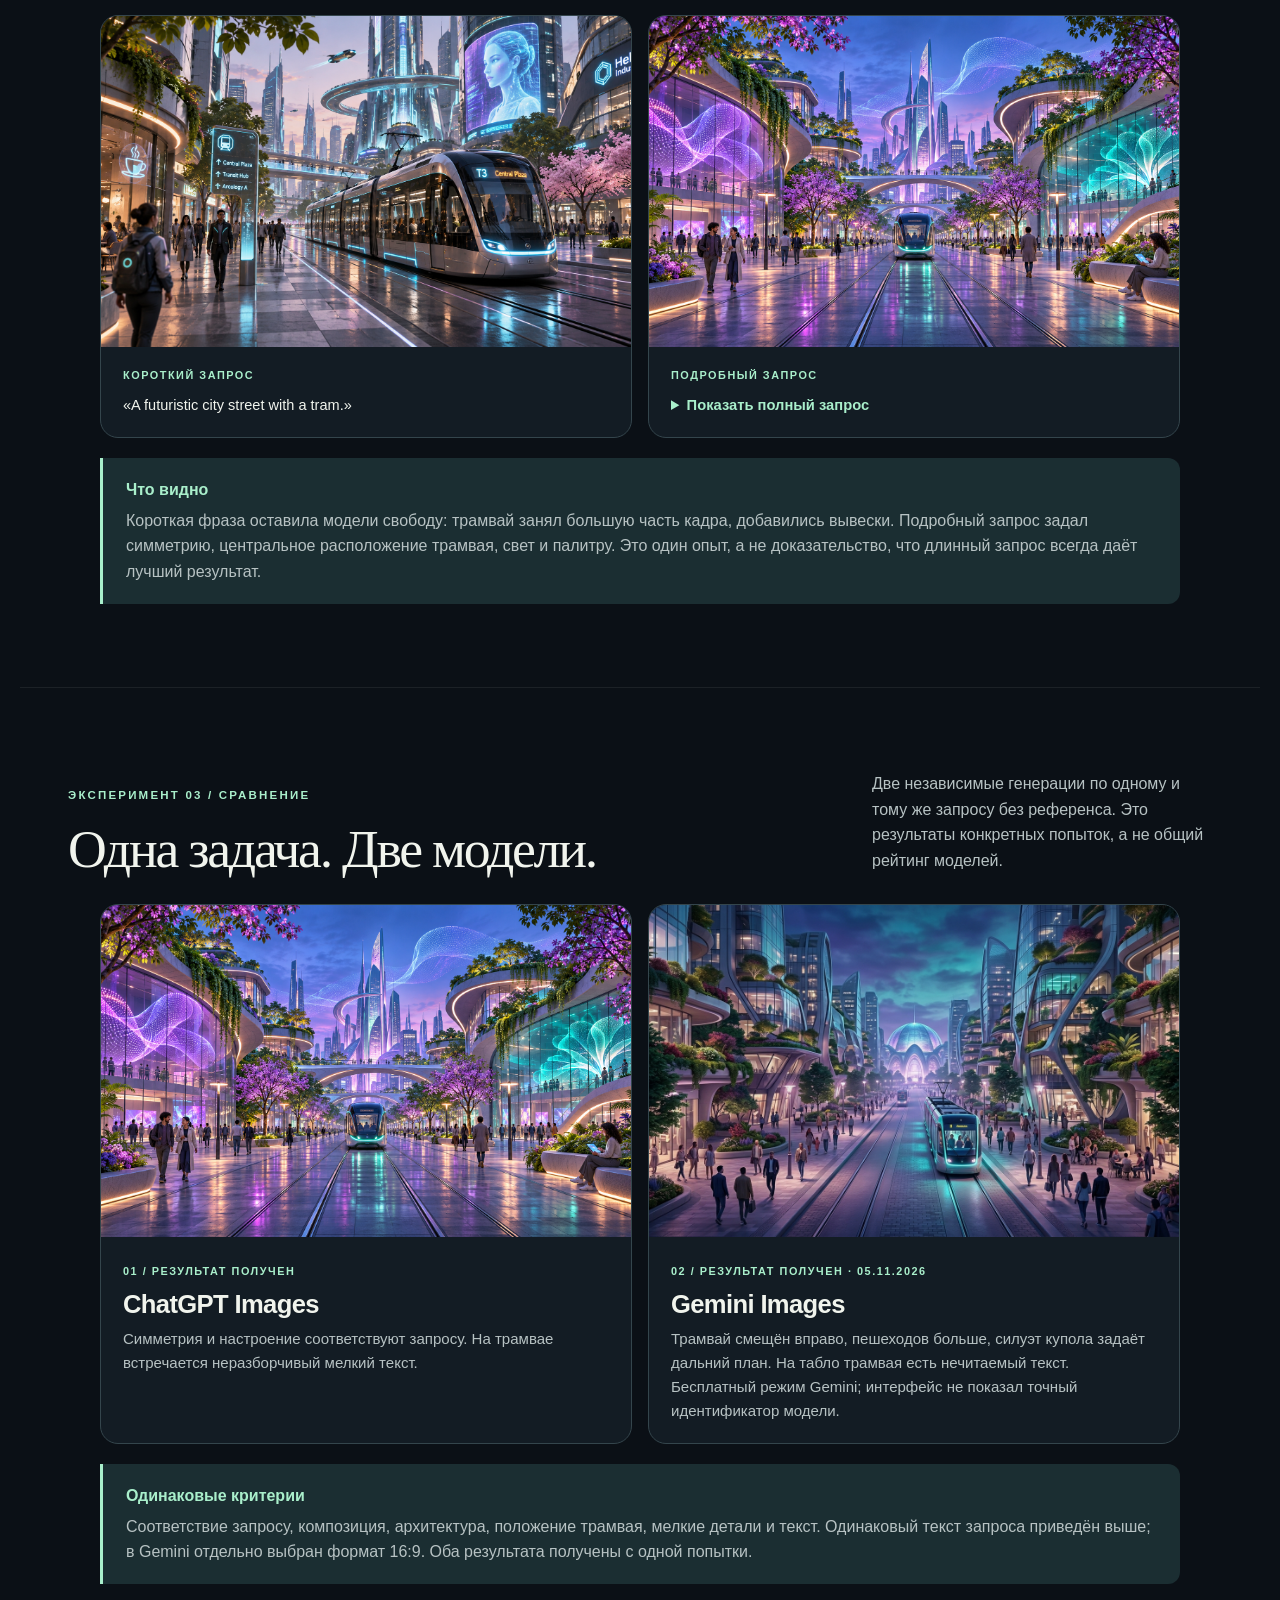
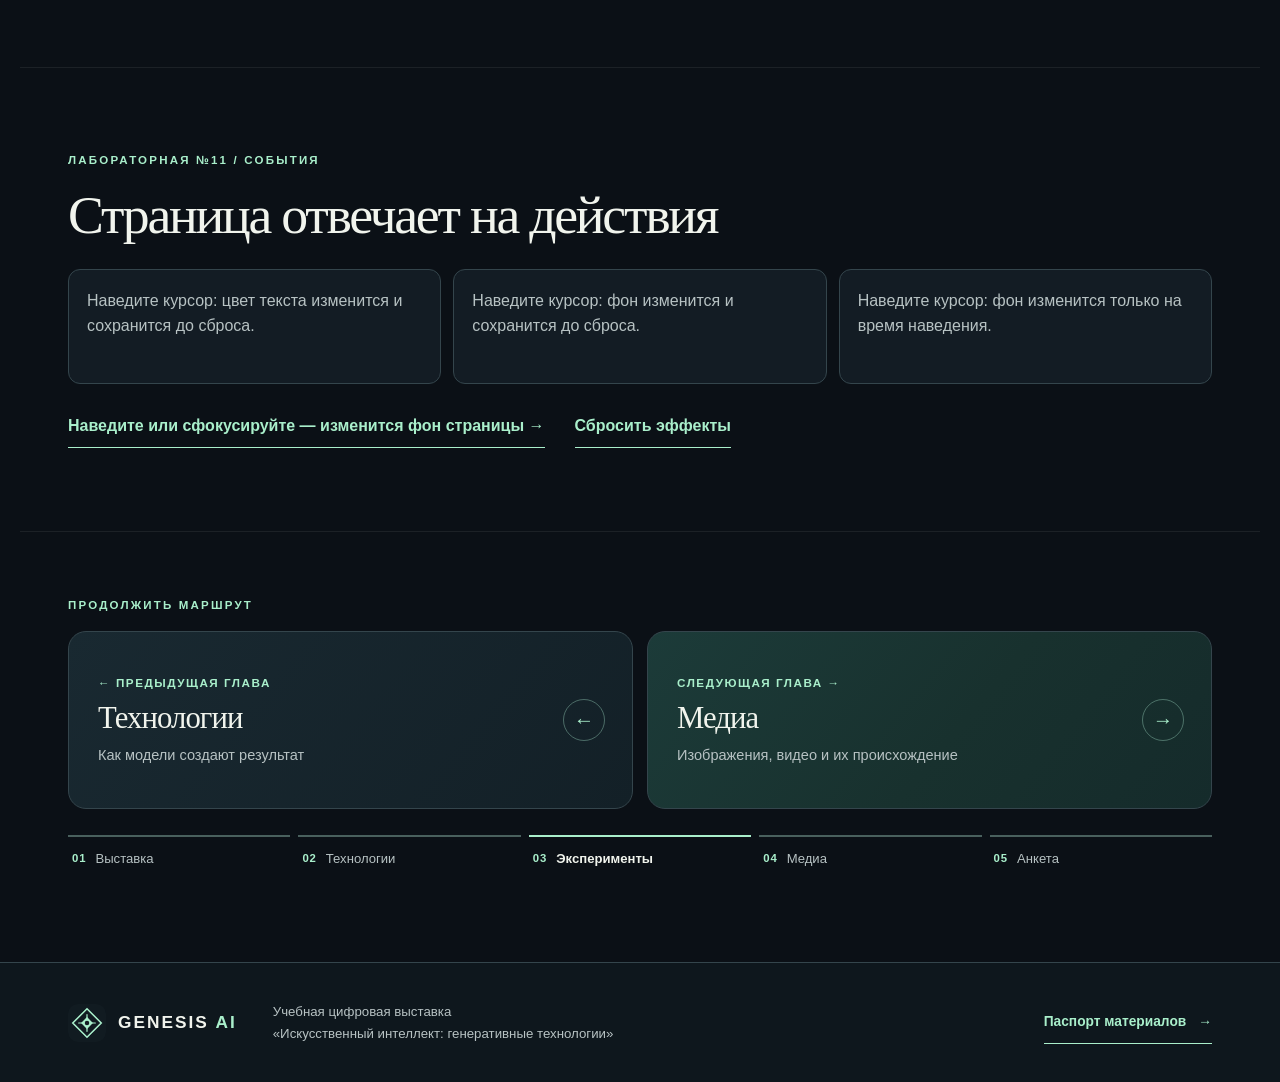
==== commit 4c8200d2: "Fix hover demos and comparison initial loading" ====
--- a/experiment.html
+++ b/experiment.html
@@ -6,6 +6,7 @@
 <meta name="theme-color" content="#090d15">
 <title>Эксперименты — GENESIS AI</title>
 <link rel="stylesheet" href="style.css">
+<link rel="preload" as="image" href="assets/day-ai.png" fetchpriority="high">
 <script defer src="script.js"></script><meta name="description" content="GENESIS AI — интерактивная выставка о генеративном искусственном интеллекте и реальных экспериментах с изображениями и видео.">
 <link rel="icon" href="assets/brand/genesis-mark.svg">
 <link rel="alternate icon" href="assets/brand/favicon-32.png">
@@ -24,8 +25,9 @@
 </div>
 <p>Слева день, справа ночь. Перемещайте ползунок мышью, касанием или стрелками клавиатуры.</p>
 </div>
-<div class="compare" id="comparison" aria-label="Интерактивное сравнение дневного и ночного изображения">
-<img src="assets/night-ai.png" alt="Ночная версия города будущего"><div class="compare-day"><img src="assets/day-ai.png" alt="Дневная версия того же города"></div>
+<div class="compare is-loading" id="comparison" aria-label="Интерактивное сравнение дневного и ночного изображения" aria-busy="true">
+<img src="assets/night-ai.png" alt="Ночная версия города будущего"><div class="compare-day"><img src="assets/day-ai.png" alt="Дневная версия того же города" fetchpriority="high"></div>
+<div class="compare-loading" role="status">Загружаем оба изображения для сравнения…</div>
 <div class="compare-line" aria-hidden="true"><span>↔</span></div>
 <span class="compare-label l">День</span><span class="compare-label r">Ночь</span><input id="compare-range" type="range" min="0" max="100" value="50" aria-label="Доля дневной версии">
 </div>
@@ -74,11 +76,11 @@
 </div></section><section class="section hover-section reveal"><p class="eyebrow">ЛАБОРАТОРНАЯ №11 / СОБЫТИЯ</p>
 <h2>Страница отвечает на действия</h2>
 <div class="hover-demo">
-<p data-effect="color">Первый абзац: при наведении меняется цвет текста.</p>
-<p data-effect="background">Второй абзац: при наведении меняется фон.</p>
-<p data-effect="temporary">Третий абзац: фон появляется только во время наведения.</p>
+<p data-effect="color" tabindex="0">Наведите курсор: цвет текста изменится и сохранится до сброса.</p>
+<p data-effect="background" tabindex="0">Наведите курсор: фон изменится и сохранится до сброса.</p>
+<p data-effect="temporary" tabindex="0">Наведите курсор: фон изменится только на время наведения.</p>
 </div>
-<button id="ambient-trigger" class="text-link" type="button">Наведите или сфокусируйте — изменится фон страницы →</button></section><nav class="chapter-nav section" aria-label="Маршрут выставки"><p class="eyebrow">ПРОДОЛЖИТЬ МАРШРУТ</p><div class="chapter-nav__grid"><a class="chapter-nav__card" href="technology.html"><span class="chapter-nav__direction">← Предыдущая глава</span><strong>Технологии</strong><span class="chapter-nav__summary">Как модели создают результат</span></a><a class="chapter-nav__card chapter-nav__card--next" href="gallery.html"><span class="chapter-nav__direction">Следующая глава →</span><strong>Медиа</strong><span class="chapter-nav__summary">Изображения, видео и их происхождение</span></a></div><ol class="journey-progress"><li><a href="index.html"><span>01</span><span>Выставка</span></a></li><li><a href="technology.html"><span>02</span><span>Технологии</span></a></li><li><a href="experiment.html" aria-current="step"><span>03</span><span>Эксперименты</span></a></li><li><a href="gallery.html"><span>04</span><span>Медиа</span></a></li><li><a href="survey.html"><span>05</span><span>Анкета</span></a></li></ol></nav></main><footer class="site-footer"><div class="footer-inner">
+<div class="hover-actions"><button id="ambient-trigger" class="text-link" type="button">Наведите или сфокусируйте — изменится фон страницы →</button><button id="hover-reset" class="text-link" type="button">Сбросить эффекты</button></div></section><nav class="chapter-nav section" aria-label="Маршрут выставки"><p class="eyebrow">ПРОДОЛЖИТЬ МАРШРУТ</p><div class="chapter-nav__grid"><a class="chapter-nav__card" href="technology.html"><span class="chapter-nav__direction">← Предыдущая глава</span><strong>Технологии</strong><span class="chapter-nav__summary">Как модели создают результат</span></a><a class="chapter-nav__card chapter-nav__card--next" href="gallery.html"><span class="chapter-nav__direction">Следующая глава →</span><strong>Медиа</strong><span class="chapter-nav__summary">Изображения, видео и их происхождение</span></a></div><ol class="journey-progress"><li><a href="index.html"><span>01</span><span>Выставка</span></a></li><li><a href="technology.html"><span>02</span><span>Технологии</span></a></li><li><a href="experiment.html" aria-current="step"><span>03</span><span>Эксперименты</span></a></li><li><a href="gallery.html"><span>04</span><span>Медиа</span></a></li><li><a href="survey.html"><span>05</span><span>Анкета</span></a></li></ol></nav></main><footer class="site-footer"><div class="footer-inner">
 <a class="brand" href="index.html" aria-label="GENESIS AI — главная"><img src="assets/brand/genesis-mark.svg" alt="" width="34" height="34"><span class="brand-name">GENESIS <b>AI</b></span></a><p>Учебная цифровая выставка<br>«Искусственный интеллект: генеративные технологии»</p>
 <a class="footer-link" href="gallery.html">Паспорт материалов <span aria-hidden="true">→</span></a>
 </div></footer>
--- a/style.css
+++ b/style.css
@@ -109,6 +109,8 @@
 
 /* Experiments */
 .compare { --split: 50%; position: relative; width: min(100%, 920px); aspect-ratio: 16 / 9; margin: 0 auto; border: 1px solid #8ab6a6; border-radius: var(--radius); overflow: hidden; background: var(--surface); }
+.compare-loading { display: none; }
+.js-ready .compare.is-loading .compare-loading { position: absolute; z-index: 4; inset: 0; display: grid; place-items: center; padding: 24px; background: var(--surface); color: var(--text); text-align: center; }
 .compare > img, .compare-day img { position: absolute; inset: 0; width: 100%; height: 100%; object-fit: cover; }
 .compare-day { position: absolute; inset: 0; clip-path: inset(0 calc(100% - var(--split)) 0 0); }
 .compare-line { position: absolute; top: 0; bottom: 0; left: var(--split); width: 2px; transform: translateX(-50%); background: #fff; pointer-events: none; }
@@ -146,6 +148,8 @@
 .insight p { margin: 5px 0 0; }
 .hover-demo { display: grid; grid-template-columns: repeat(3, minmax(0, 1fr)); gap: 12px; margin: 23px 0 10px; }
 .hover-demo p { min-height: 115px; margin: 0; padding: 18px; border: 1px solid var(--line); border-radius: 12px; background: var(--surface); transition: background .25s, color .25s; }
+.hover-demo p:focus-visible { border-color: var(--mint); }
+.hover-actions { display: flex; align-items: center; flex-wrap: wrap; gap: 12px 30px; }
 .hover-section .text-link { margin-top: 12px; }
 
 /* Technology */
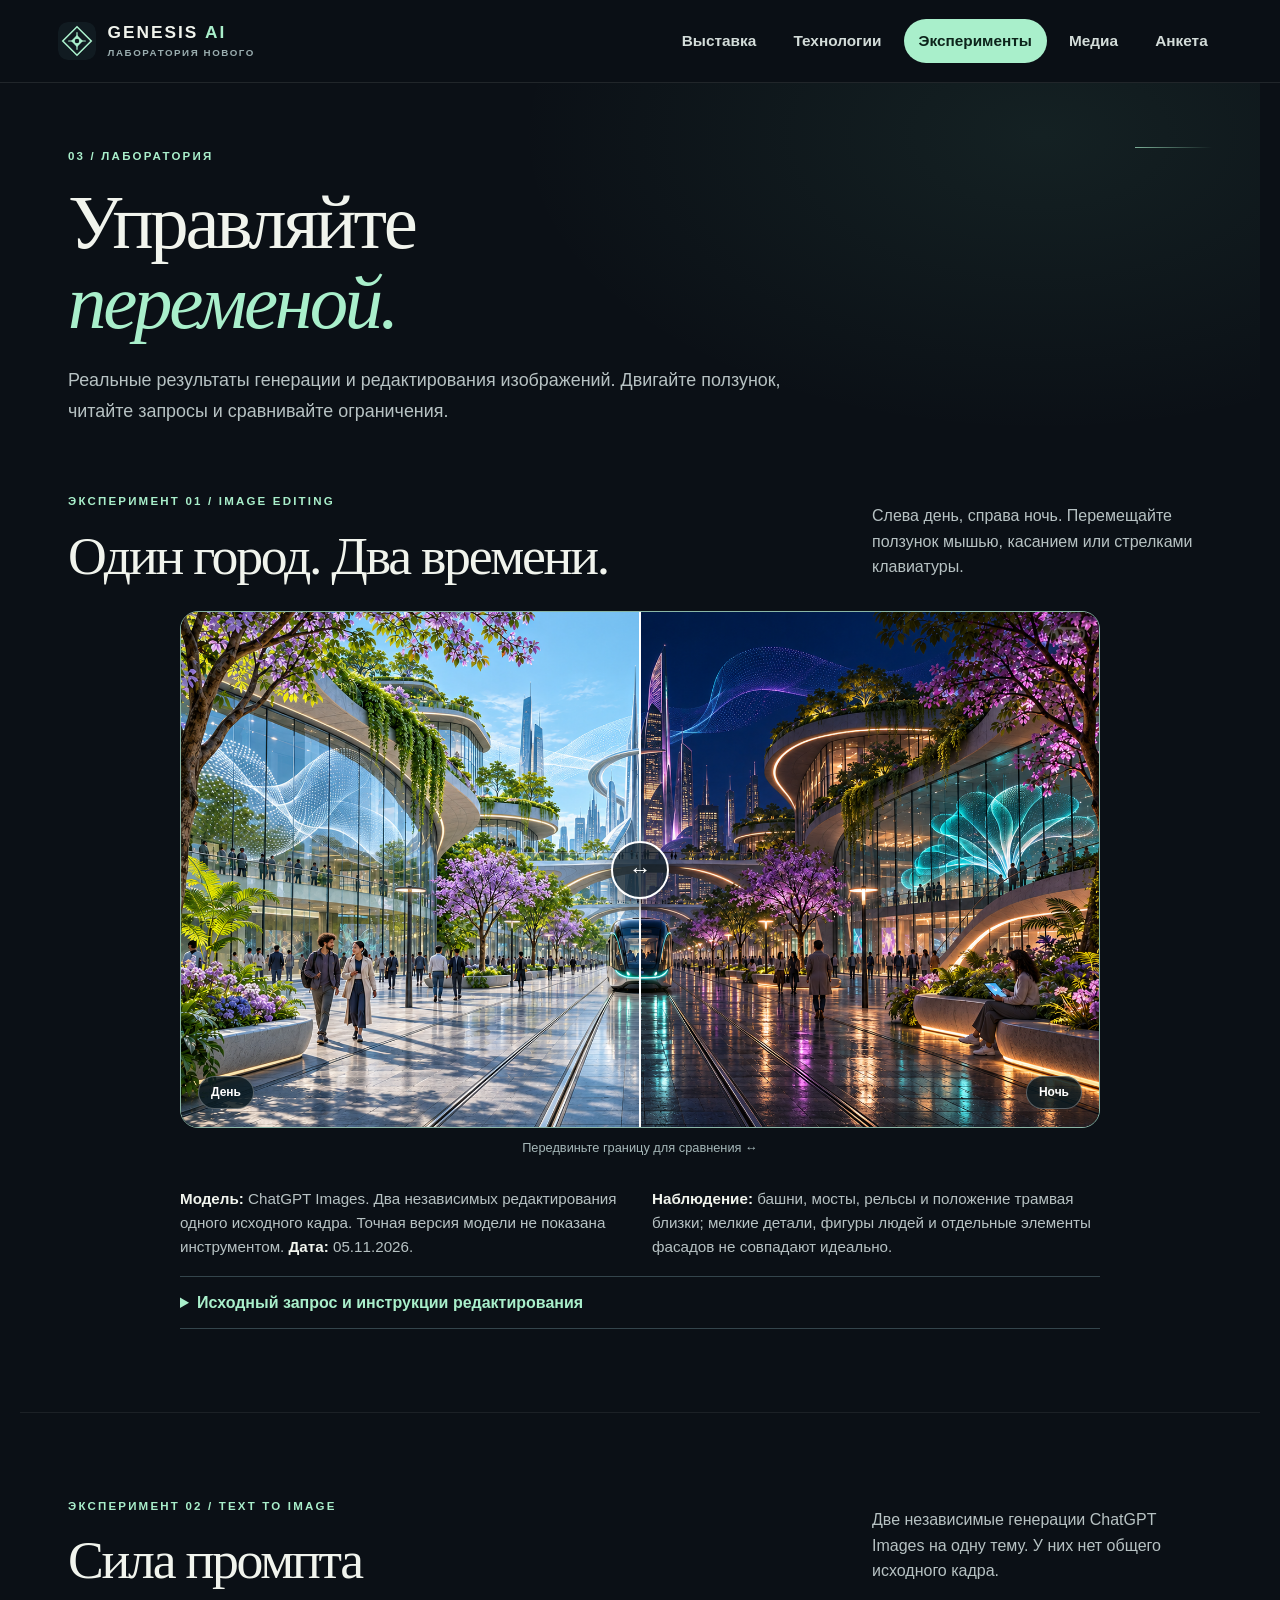
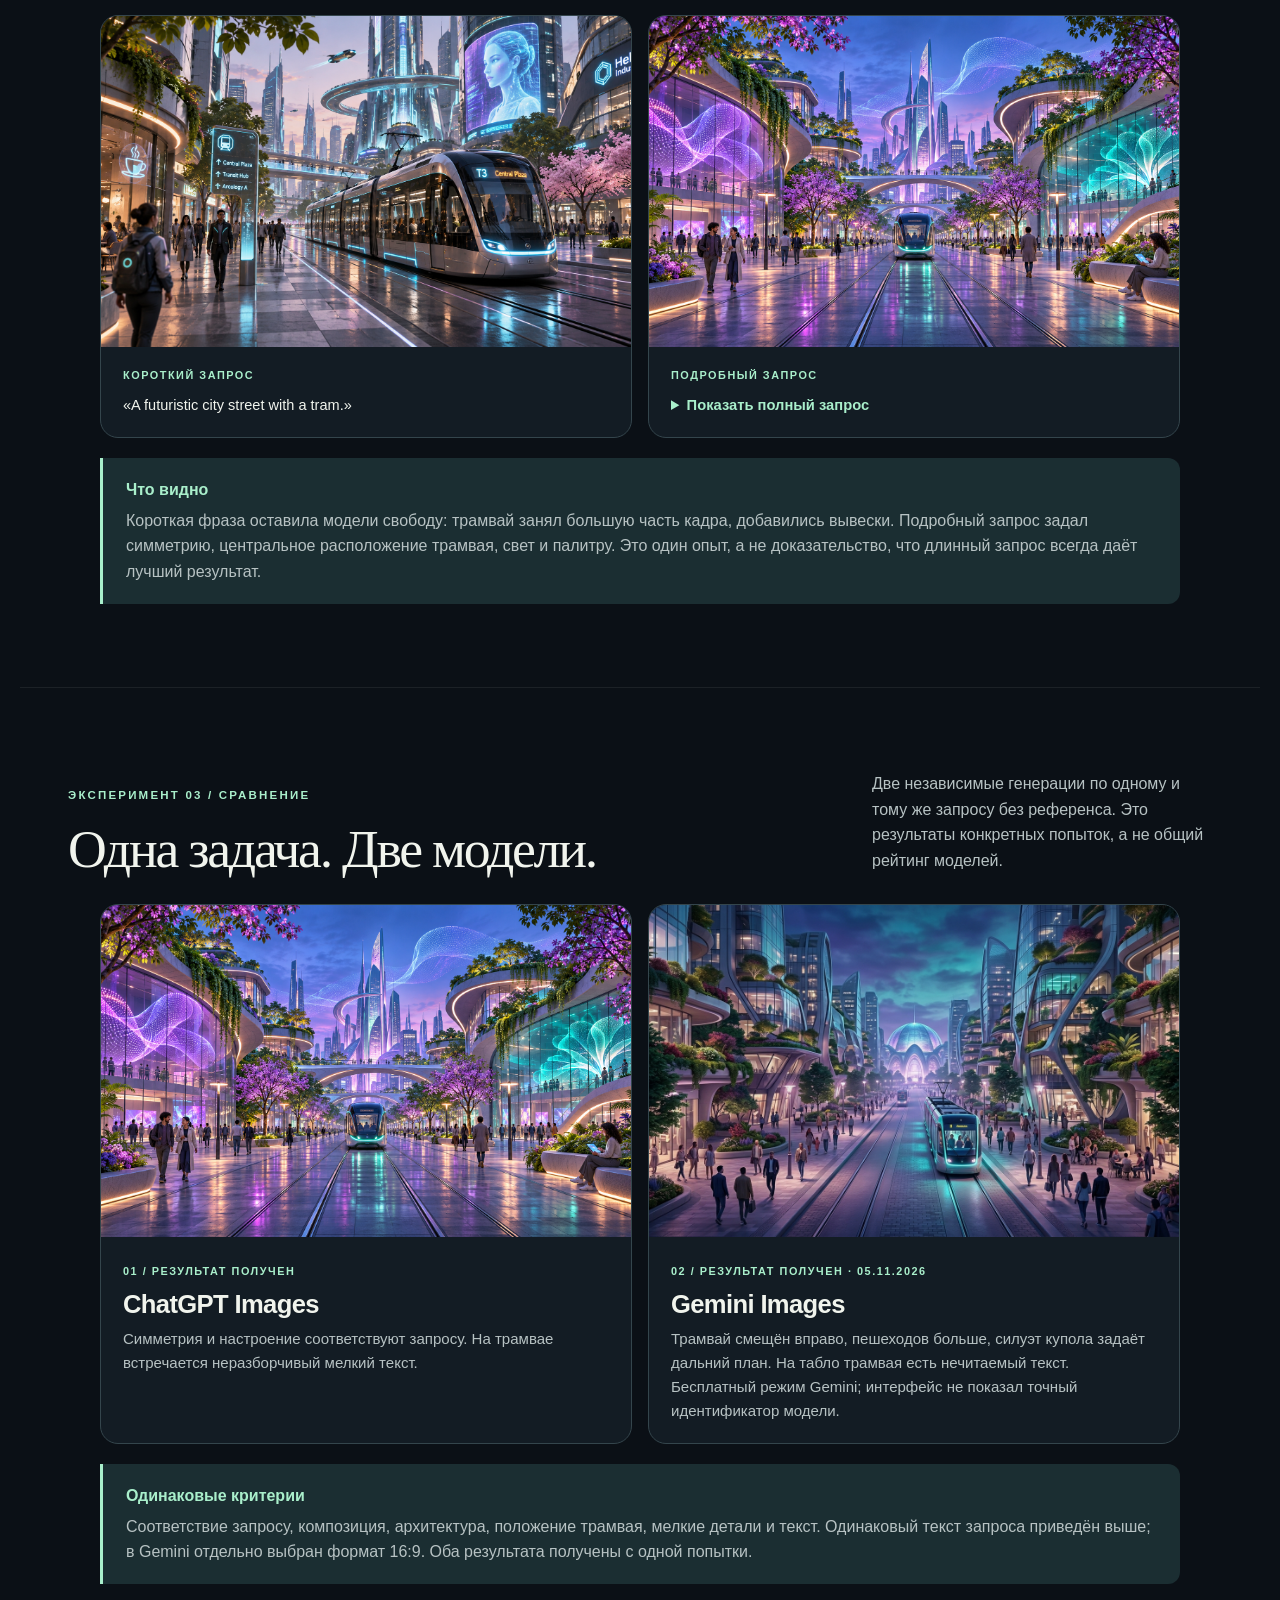
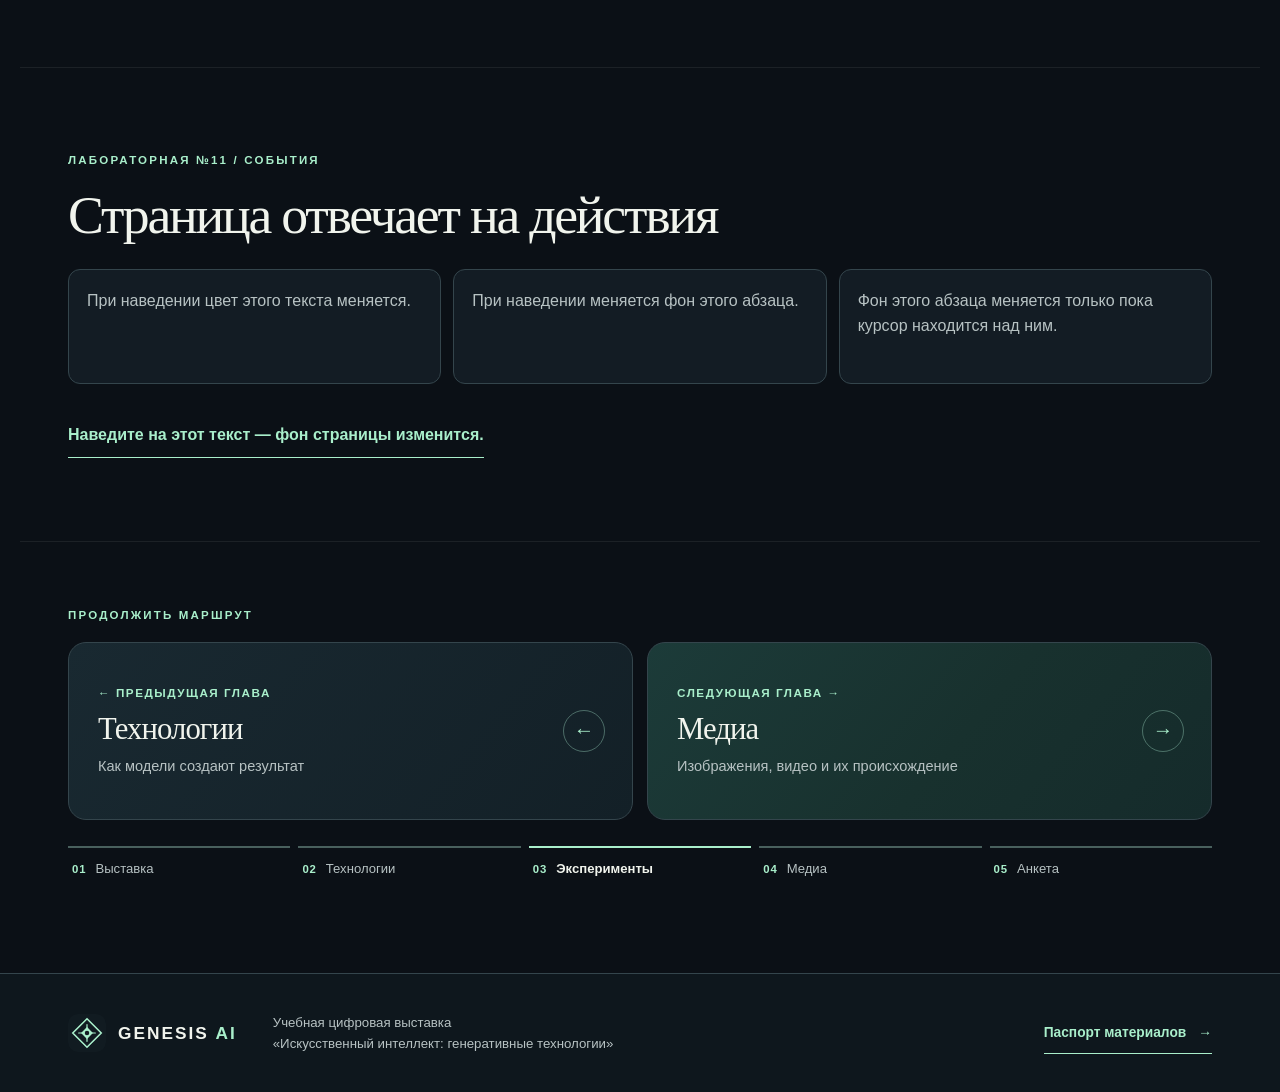
==== commit 2f3ff6f5: "Match lab hover effects to mouseover behavior" ====
--- a/experiment.html
+++ b/experiment.html
@@ -76,11 +76,11 @@
 </div></section><section class="section hover-section reveal"><p class="eyebrow">ЛАБОРАТОРНАЯ №11 / СОБЫТИЯ</p>
 <h2>Страница отвечает на действия</h2>
 <div class="hover-demo">
-<p data-effect="color" tabindex="0">Наведите курсор: цвет текста изменится и сохранится до сброса.</p>
-<p data-effect="background" tabindex="0">Наведите курсор: фон изменится и сохранится до сброса.</p>
-<p data-effect="temporary" tabindex="0">Наведите курсор: фон изменится только на время наведения.</p>
+<p data-effect="color">При наведении цвет этого текста меняется.</p>
+<p data-effect="background">При наведении меняется фон этого абзаца.</p>
+<p data-effect="temporary">Фон этого абзаца меняется только пока курсор находится над ним.</p>
 </div>
-<div class="hover-actions"><button id="ambient-trigger" class="text-link" type="button">Наведите или сфокусируйте — изменится фон страницы →</button><button id="hover-reset" class="text-link" type="button">Сбросить эффекты</button></div></section><nav class="chapter-nav section" aria-label="Маршрут выставки"><p class="eyebrow">ПРОДОЛЖИТЬ МАРШРУТ</p><div class="chapter-nav__grid"><a class="chapter-nav__card" href="technology.html"><span class="chapter-nav__direction">← Предыдущая глава</span><strong>Технологии</strong><span class="chapter-nav__summary">Как модели создают результат</span></a><a class="chapter-nav__card chapter-nav__card--next" href="gallery.html"><span class="chapter-nav__direction">Следующая глава →</span><strong>Медиа</strong><span class="chapter-nav__summary">Изображения, видео и их происхождение</span></a></div><ol class="journey-progress"><li><a href="index.html"><span>01</span><span>Выставка</span></a></li><li><a href="technology.html"><span>02</span><span>Технологии</span></a></li><li><a href="experiment.html" aria-current="step"><span>03</span><span>Эксперименты</span></a></li><li><a href="gallery.html"><span>04</span><span>Медиа</span></a></li><li><a href="survey.html"><span>05</span><span>Анкета</span></a></li></ol></nav></main><footer class="site-footer"><div class="footer-inner">
+<p id="ambient-trigger" class="ambient-trigger">Наведите на этот текст — фон страницы изменится.</p></section><nav class="chapter-nav section" aria-label="Маршрут выставки"><p class="eyebrow">ПРОДОЛЖИТЬ МАРШРУТ</p><div class="chapter-nav__grid"><a class="chapter-nav__card" href="technology.html"><span class="chapter-nav__direction">← Предыдущая глава</span><strong>Технологии</strong><span class="chapter-nav__summary">Как модели создают результат</span></a><a class="chapter-nav__card chapter-nav__card--next" href="gallery.html"><span class="chapter-nav__direction">Следующая глава →</span><strong>Медиа</strong><span class="chapter-nav__summary">Изображения, видео и их происхождение</span></a></div><ol class="journey-progress"><li><a href="index.html"><span>01</span><span>Выставка</span></a></li><li><a href="technology.html"><span>02</span><span>Технологии</span></a></li><li><a href="experiment.html" aria-current="step"><span>03</span><span>Эксперименты</span></a></li><li><a href="gallery.html"><span>04</span><span>Медиа</span></a></li><li><a href="survey.html"><span>05</span><span>Анкета</span></a></li></ol></nav></main><footer class="site-footer"><div class="footer-inner">
 <a class="brand" href="index.html" aria-label="GENESIS AI — главная"><img src="assets/brand/genesis-mark.svg" alt="" width="34" height="34"><span class="brand-name">GENESIS <b>AI</b></span></a><p>Учебная цифровая выставка<br>«Искусственный интеллект: генеративные технологии»</p>
 <a class="footer-link" href="gallery.html">Паспорт материалов <span aria-hidden="true">→</span></a>
 </div></footer>
--- a/style.css
+++ b/style.css
@@ -148,8 +148,7 @@
 .insight p { margin: 5px 0 0; }
 .hover-demo { display: grid; grid-template-columns: repeat(3, minmax(0, 1fr)); gap: 12px; margin: 23px 0 10px; }
 .hover-demo p { min-height: 115px; margin: 0; padding: 18px; border: 1px solid var(--line); border-radius: 12px; background: var(--surface); transition: background .25s, color .25s; }
-.hover-demo p:focus-visible { border-color: var(--mint); }
-.hover-actions { display: flex; align-items: center; flex-wrap: wrap; gap: 12px 30px; }
+.ambient-trigger { display: inline-block; margin: 18px 0 0; padding: 10px 0; color: var(--mint); border-bottom: 1px solid var(--mint); font-weight: 700; cursor: default; }
 .hover-section .text-link { margin-top: 12px; }
 
 /* Technology */
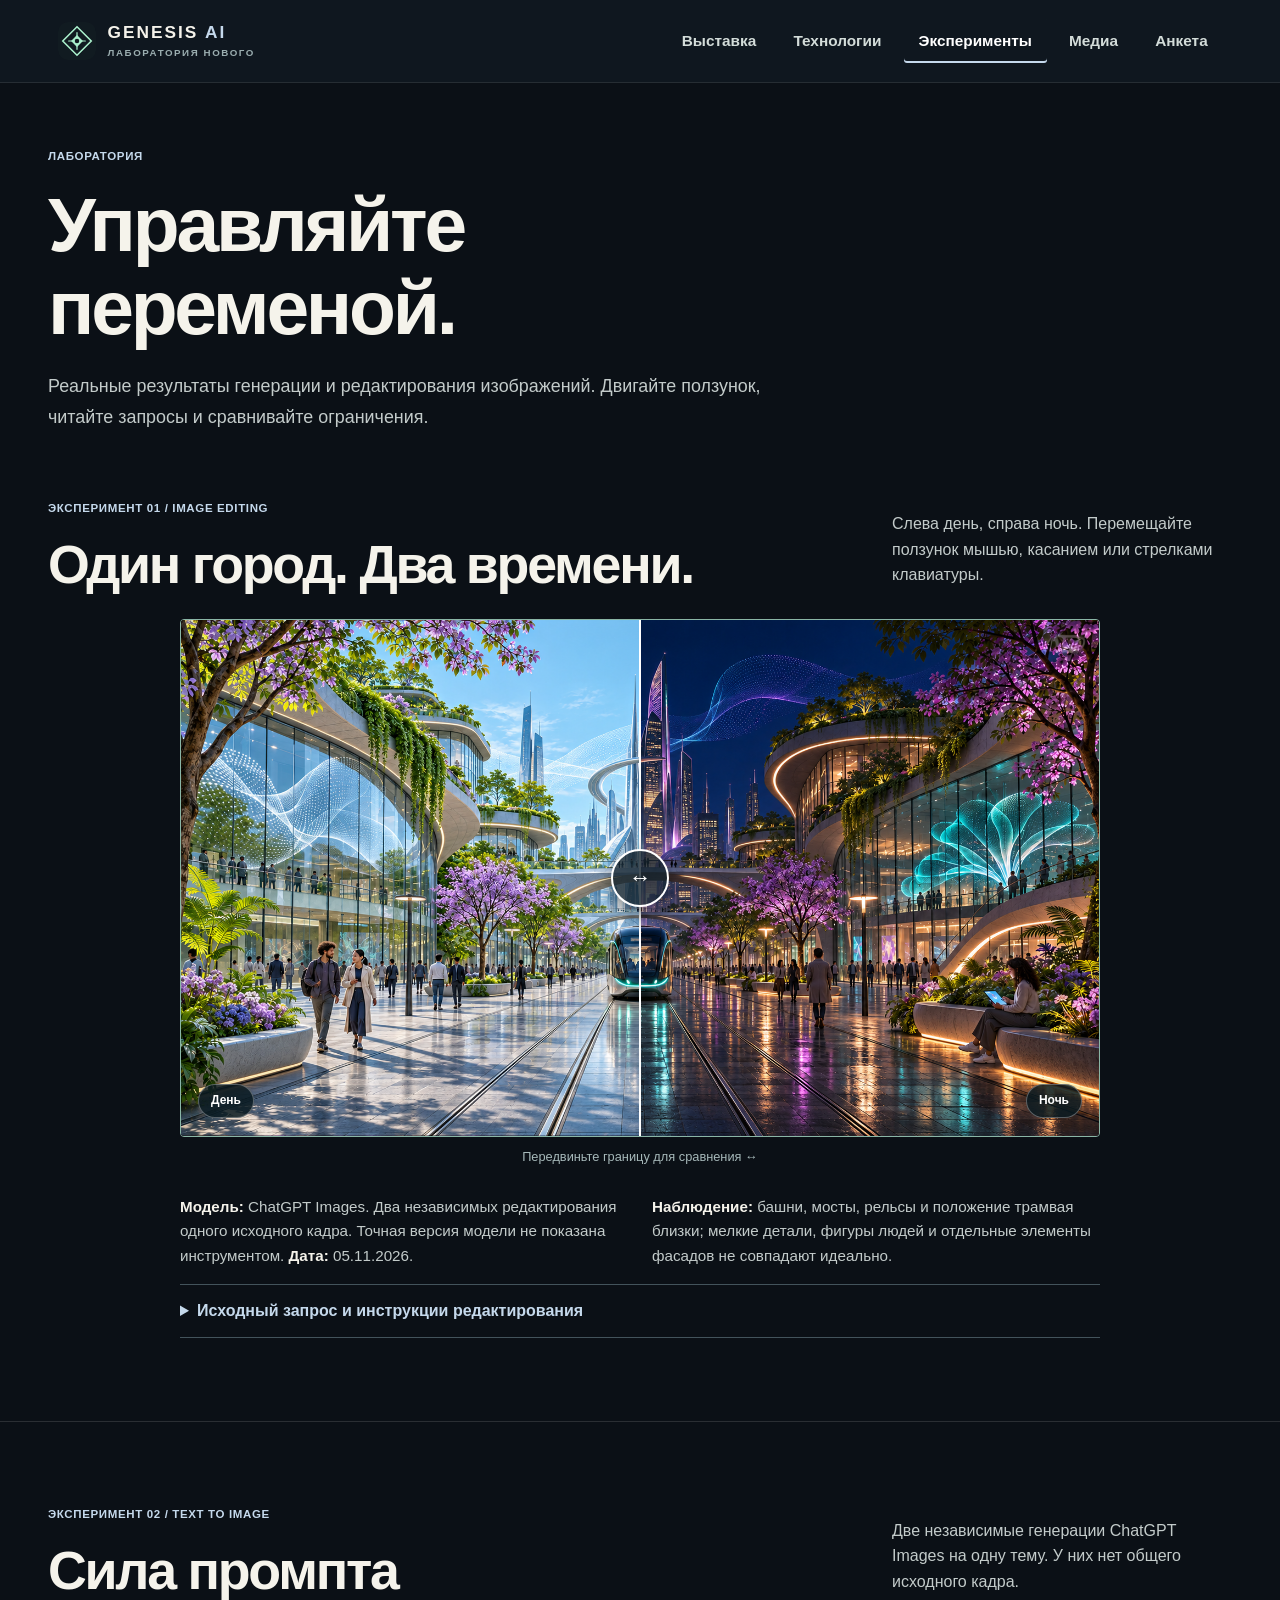
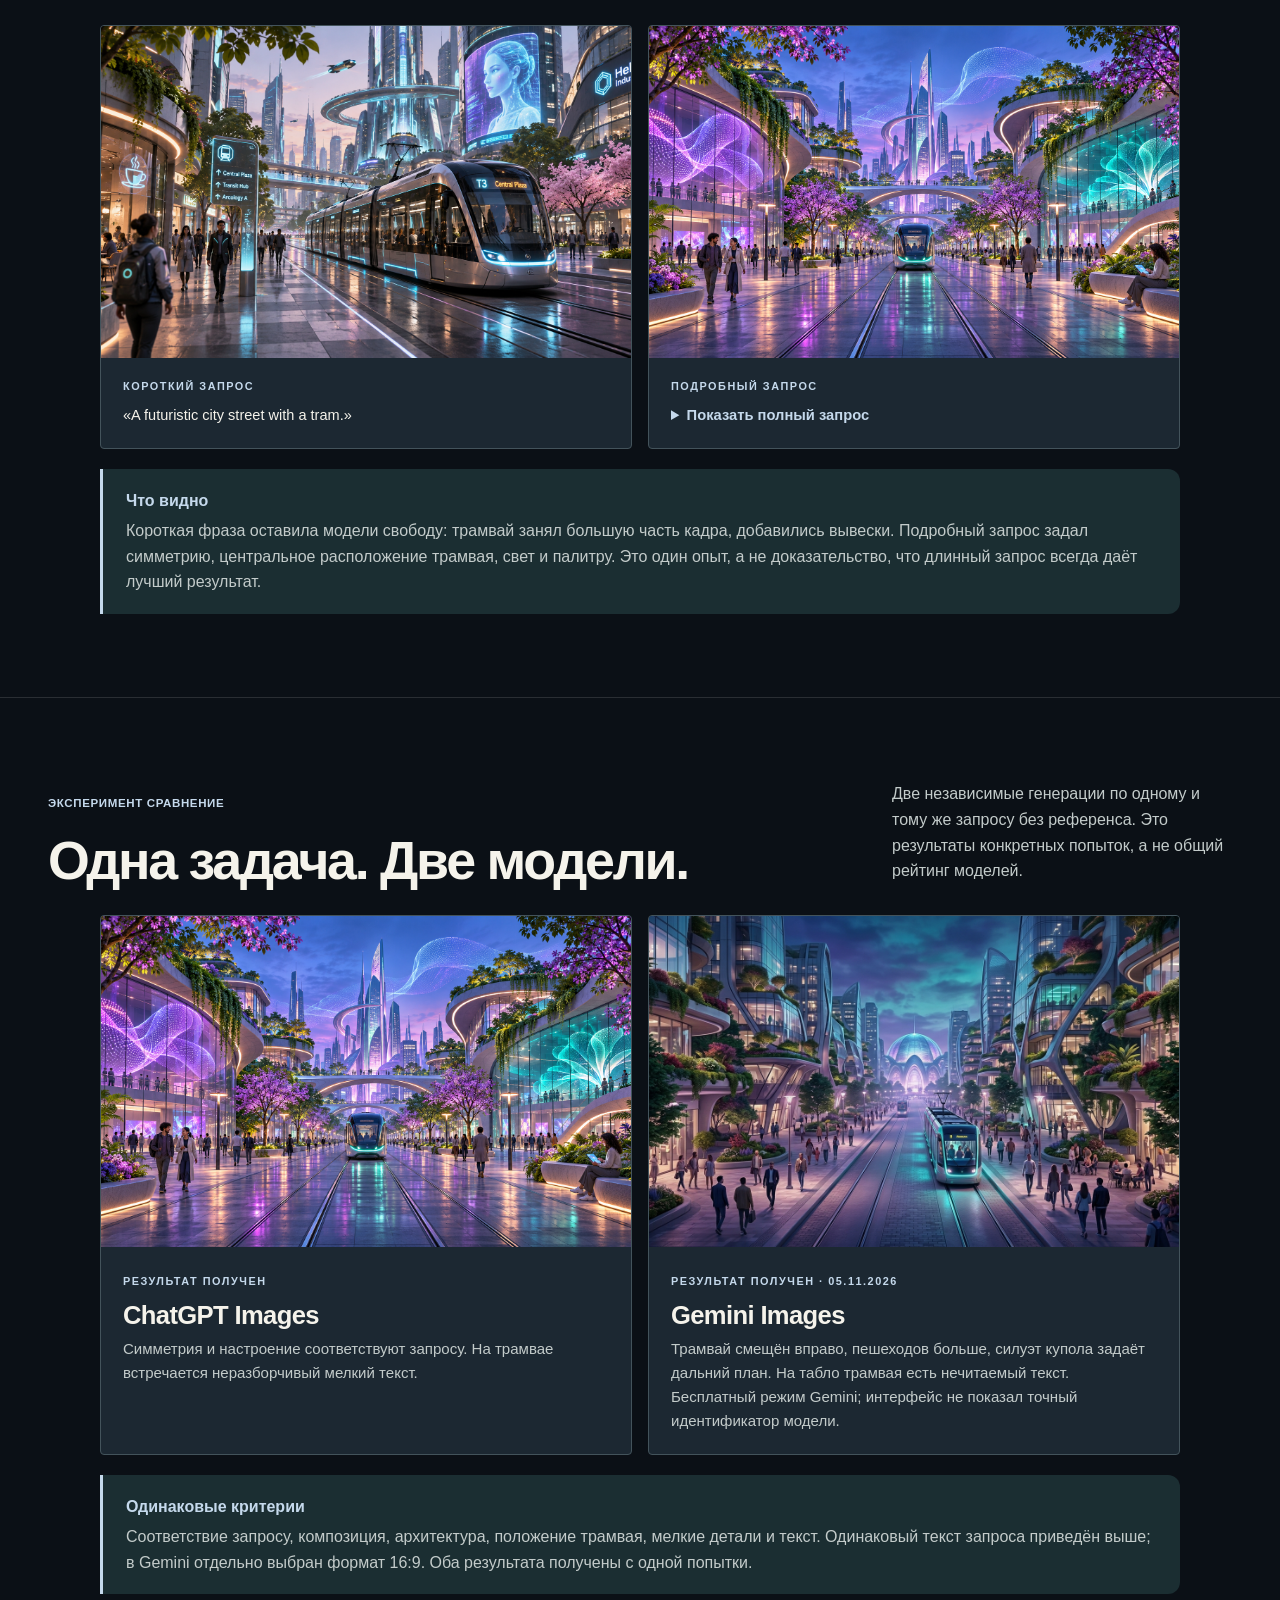
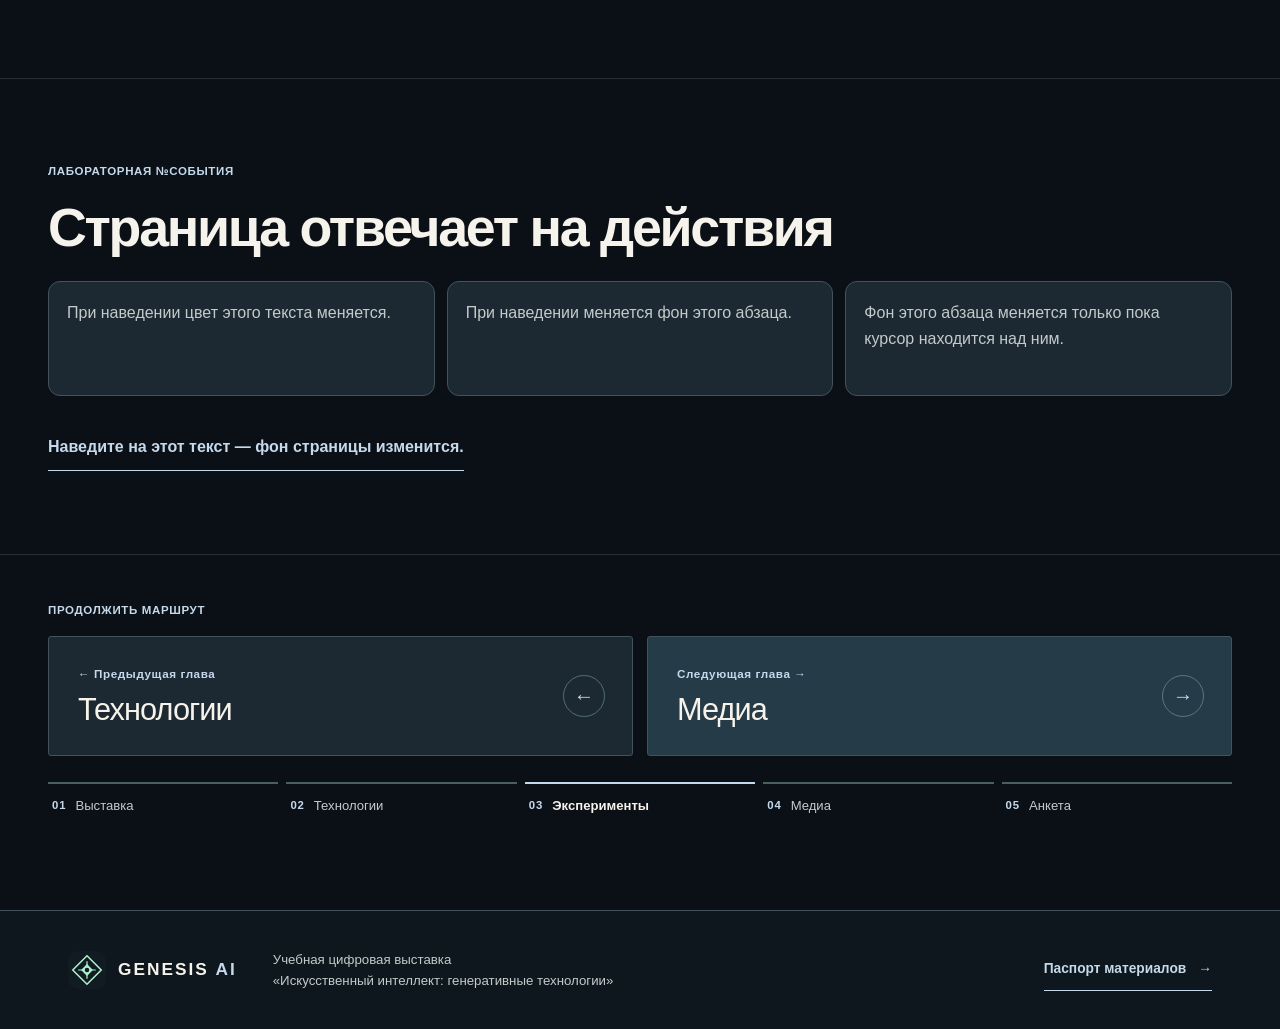
==== commit 86ec4cd1: "Refine GENESIS AI exhibition layout and interactions" ====
--- a/experiment.html
+++ b/experiment.html
@@ -15,7 +15,7 @@
 <body data-page="experiment">
 <a class="skip" href="#main">К содержимому</a><header class="site-header" id="site-header"><div class="header-inner">
 <a class="brand" href="index.html" aria-label="GENESIS AI — главная"><img src="assets/brand/genesis-mark.svg" alt="" width="38" height="38"><span class="brand-name">GENESIS <b>AI</b><small>Лаборатория нового</small></span></a><nav id="primary-nav" class="primary-nav" aria-label="Основная навигация"><a href="index.html">Выставка</a><a href="technology.html">Технологии</a><a href="experiment.html" aria-current="page">Эксперименты</a><a href="gallery.html">Медиа</a><a href="survey.html">Анкета</a></nav><button class="menu-toggle" id="menu-toggle" type="button" aria-controls="primary-nav" aria-expanded="false" aria-label="Открыть меню"><span></span><span></span><span></span></button>
-</div></header><main id="main"><section class="page-lead reveal"><p class="eyebrow">03 / ЛАБОРАТОРИЯ</p>
+</div></header><main id="main"><section class="page-lead reveal"><p class="eyebrow">ЛАБОРАТОРИЯ</p>
 <h1>Управляйте<br><em>переменой.</em>
 </h1>
 <p>Реальные результаты генерации и редактирования изображений. Двигайте ползунок, читайте запросы и сравнивайте ограничения.</p></section><section class="section reveal" id="light"><div class="section-head">
@@ -57,23 +57,23 @@
 <strong>Что видно</strong><p>Короткая фраза оставила модели свободу: трамвай занял большую часть кадра, добавились вывески. Подробный запрос задал симметрию, центральное расположение трамвая, свет и палитру. Это один опыт, а не доказательство, что длинный запрос всегда даёт лучший результат.</p>
 </div></section><section class="section reveal" id="models"><div class="section-head">
 <div>
-<p class="eyebrow">ЭКСПЕРИМЕНТ 03 / СРАВНЕНИЕ</p>
+<p class="eyebrow">ЭКСПЕРИМЕНТ СРАВНЕНИЕ</p>
 <h2>Одна задача. Две модели.</h2>
 </div>
 <p>Две независимые генерации по одному и тому же запросу без референса. Это результаты конкретных попыток, а не общий рейтинг моделей.</p>
 </div>
 <div class="model-grid">
 <article class="model-card"><img src="assets/city-ai.png" alt="Результат ChatGPT Images"><div>
-<small>01 / РЕЗУЛЬТАТ ПОЛУЧЕН</small><h3>ChatGPT Images</h3>
+<small>РЕЗУЛЬТАТ ПОЛУЧЕН</small><h3>ChatGPT Images</h3>
 <p>Симметрия и настроение соответствуют запросу. На трамвае встречается неразборчивый мелкий текст.</p>
 </div></article><article class="model-card"><img src="assets/model-gemini.jpeg" alt="Результат генерации изображения в Gemini по тому же запросу"><div>
-<small>02 / РЕЗУЛЬТАТ ПОЛУЧЕН · 05.11.2026</small><h3>Gemini Images</h3>
+<small>РЕЗУЛЬТАТ ПОЛУЧЕН · 05.11.2026</small><h3>Gemini Images</h3>
 <p>Трамвай смещён вправо, пешеходов больше, силуэт купола задаёт дальний план. На табло трамвая есть нечитаемый текст. Бесплатный режим Gemini; интерфейс не показал точный идентификатор модели.</p>
 </div></article>
 </div>
 <div class="insight">
 <strong>Одинаковые критерии</strong><p>Соответствие запросу, композиция, архитектура, положение трамвая, мелкие детали и текст. Одинаковый текст запроса приведён выше; в Gemini отдельно выбран формат 16:9. Оба результата получены с одной попытки.</p>
-</div></section><section class="section hover-section reveal"><p class="eyebrow">ЛАБОРАТОРНАЯ №11 / СОБЫТИЯ</p>
+</div></section><section class="section hover-section reveal"><p class="eyebrow">ЛАБОРАТОРНАЯ №СОБЫТИЯ</p>
 <h2>Страница отвечает на действия</h2>
 <div class="hover-demo">
 <p data-effect="color">При наведении цвет этого текста меняется.</p>
--- a/style.css
+++ b/style.css
@@ -1,18 +1,18 @@
 :root {
-  --page-bg: #0b1016;
-  --surface: #131c24;
-  --surface-high: #1b2831;
-  --line: #34454c;
-  --text: #f1f4ed;
-  --muted: #b7c2c3;
-  --mint: #a9efcb;
-  --mint-strong: #79d9af;
+  --page-bg: #111922;
+  --surface: #1c2832;
+  --surface-high: #23323d;
+  --line: #43535b;
+  --text: #f5f3eb;
+  --muted: #c3cbca;
+  --mint: #c5d9ec;
+  --mint-strong: #9fbdd4;
   --gold: #e0bd89;
-  --display: Georgia, 'Times New Roman', serif;
+  --display: 'Segoe UI', Arial, sans-serif;
   --sans: 'Segoe UI', Inter, Arial, sans-serif;
   --container: 1240px;
   --space-section: clamp(64px, 6.5vw, 98px);
-  --radius: 18px;
+  --radius: 4px;
   --ease: cubic-bezier(.22, 1, .36, 1);
   color-scheme: dark;
   font-family: var(--sans);
@@ -32,8 +32,8 @@
 .skip:focus { top: 12px; }
 
 /* Identity and navigation */
-.site-header { position: sticky; top: 0; z-index: 50; border-bottom: 1px solid #ffffff18; background: #0b1016d9; backdrop-filter: blur(18px); -webkit-backdrop-filter: blur(18px); transition: background .25s, box-shadow .25s; }
-.site-header.is-scrolled { background: #0b1016f5; box-shadow: 0 12px 32px #0005; }
+.site-header { position: sticky; top: 0; z-index: 50; border-bottom: 1px solid #ffffff18; background: #111922d9; backdrop-filter: blur(18px); -webkit-backdrop-filter: blur(18px); transition: background .25s, box-shadow .25s; }
+.site-header.is-scrolled { background: #111922f5; box-shadow: 0 12px 32px #0005; }
 .header-inner { max-width: 1500px; min-height: 82px; margin: auto; padding: 10px clamp(20px, 4.5vw, 62px); display: flex; align-items: center; justify-content: space-between; gap: 28px; }
 .brand { display: inline-flex; align-items: center; flex: none; gap: 12px; min-width: 0; }
 .brand img { width: 38px; height: 38px; border-radius: 10px; }
@@ -41,9 +41,9 @@
 .brand-name b { color: var(--mint); }
 .brand-name small { display: block; margin-top: 5px; color: #9baeb0; font-size: .61rem; font-weight: 600; letter-spacing: .16em; text-transform: uppercase; }
 .primary-nav { display: flex; align-items: center; justify-content: flex-end; gap: clamp(2px, .6vw, 10px); }
-.primary-nav a { position: relative; padding: 10px clamp(10px, 1.15vw, 17px); border-radius: 999px; color: #d3dcd9; font-size: .96rem; font-weight: 600; white-space: nowrap; transition: color .2s, background .2s, transform .2s; }
+.primary-nav a { position: relative; padding: 10px clamp(10px, 1.15vw, 17px); border-radius: 3px; color: #d3dcd9; font-size: .96rem; font-weight: 600; white-space: nowrap; transition: color .2s, background .2s, transform .2s; }
 .primary-nav a:hover { color: #fff; background: #ffffff12; transform: translateY(-1px); }
-.primary-nav a[aria-current] { color: #0d241b; background: var(--mint); }
+.primary-nav a[aria-current] { color: #fff; background: transparent; box-shadow: inset 0 -2px var(--mint); }
 .menu-toggle { display: none; width: 48px; height: 48px; flex: none; align-items: center; justify-content: center; flex-direction: column; gap: 6px; padding: 0; border: 1px solid var(--line); border-radius: 12px; background: var(--surface); color: var(--text); }
 .menu-toggle span { width: 20px; height: 2px; border-radius: 2px; background: currentColor; transition: transform .25s, opacity .25s; }
 .menu-toggle[aria-expanded='true'] span:first-child { transform: translateY(8px) rotate(45deg); }
@@ -54,13 +54,13 @@
 main { min-height: 60vh; }
 .section { max-width: var(--container); margin: 0 auto; padding: var(--space-section) clamp(20px, 4vw, 48px); }
 .section + .section { border-top: 1px solid #ffffff12; }
-.eyebrow { margin: 0 0 18px; color: var(--mint); font-size: .72rem; font-weight: 800; letter-spacing: .19em; text-transform: uppercase; }
+.eyebrow { margin: 0 0 18px; color: var(--mint); font-size: .72rem; font-weight: 800; letter-spacing: .055em; text-transform: none; }
 h1, h2, h3, p { margin-top: 0; }
-h1, h2 { font-family: var(--display); font-weight: 400; line-height: 1.04; letter-spacing: -.042em; text-wrap: balance; }
+h1, h2 { font-family: var(--display); font-weight: 650; line-height: 1.08; letter-spacing: -.042em; text-wrap: balance; }
 h1 { font-size: clamp(3.3rem, 6vw, 6.9rem); }
 h2 { font-size: clamp(2.25rem, 4.2vw, 4.2rem); margin-bottom: 25px; }
 h3 { font-size: clamp(1.35rem, 2vw, 1.8rem); line-height: 1.2; letter-spacing: -.025em; }
-em { font-family: var(--display); font-weight: 400; color: var(--mint); }
+em { font-family: inherit; font-style: normal; font-weight: inherit; color: inherit; }
 p { color: var(--muted); }
 .button { display: inline-flex; align-items: center; justify-content: space-between; gap: 32px; min-height: 52px; padding: 12px 19px; border: 1px solid var(--mint); border-radius: 10px; background: var(--mint); color: #092219; font-weight: 750; transition: background .25s, transform .25s var(--ease), box-shadow .25s; }
 .button:hover { background: #d1ffe4; transform: translateY(-3px); box-shadow: 0 12px 26px #0004; }
@@ -69,7 +69,7 @@
 .text-link, .footer-link { display: inline-flex; align-items: center; min-height: 42px; gap: 12px; color: var(--mint); border: 0; border-bottom: 1px solid var(--mint); background: none; padding: 6px 0; font-weight: 700; }
 .text-link:hover, .footer-link:hover { color: #dcffe9; }
 .page-lead { position: relative; isolation: isolate; max-width: var(--container); margin: 0 auto; padding: clamp(56px, 5vw, 74px) clamp(20px, 4vw, 48px) 28px; }
-.page-lead::before { content: ''; position: absolute; z-index: -1; top: 0; right: 0; width: min(70%, 780px); height: 100%; background: radial-gradient(ellipse at 72% 14%, #70cda717, transparent 66%); pointer-events: none; }
+.page-lead::before { content: ''; position: absolute; z-index: -1; top: 0; right: 0; width: min(70%, 780px); height: 100%; background: transparent; pointer-events: none; }
 .page-lead::after { content: ''; position: absolute; top: clamp(56px, 5vw, 74px); right: clamp(20px, 4vw, 48px); width: clamp(46px, 6vw, 82px); height: 1px; background: linear-gradient(90deg, var(--mint), transparent); opacity: .7; }
 .page-lead + .section { padding-top: clamp(34px, 3vw, 48px); }
 .page-lead h1 { max-width: 1000px; margin: 0 0 22px; }
@@ -85,25 +85,25 @@
 .hero-copy { width: min(100% - 40px, 1360px); margin: 0 auto; padding: 52px clamp(0px, 2vw, 28px) 92px; }
 .hero-copy h1 { max-width: 720px; margin: 0 0 22px; text-wrap: balance; }
 .hero-copy > p:not(.eyebrow) { max-width: 535px; margin-bottom: 29px; color: #e0ebe7; font-size: clamp(1.03rem, 1.5vw, 1.2rem); line-height: 1.7; }
-.hero-credit { position: absolute; left: max(20px, calc((100vw - 1304px)/2)); right: max(20px, calc((100vw - 1304px)/2)); bottom: 26px; display: flex; justify-content: space-between; gap: 15px; color: #e8f2ec; font-size: .68rem; font-weight: 750; letter-spacing: .13em; text-transform: uppercase; }
+.hero-credit { position: absolute; left: max(20px, calc((100vw - 1304px)/2)); right: max(20px, calc((100vw - 1304px)/2)); bottom: 26px; display: flex; justify-content: space-between; gap: 15px; color: #e8f2ec; font-size: .68rem; font-weight: 750; letter-spacing: .05em; text-transform: none; }
 .intro { display: grid; grid-template-columns: 1.1fr .9fr; gap: 7%; align-items: end; }
 .intro > div:last-child p { font-size: 1.16rem; line-height: 1.8; }
 .tiles { display: grid; grid-template-columns: 1.15fr 1fr 1fr; gap: 14px; margin-top: 30px; }
 .tile { position: relative; min-height: 340px; overflow: hidden; border: 1px solid var(--line); border-radius: var(--radius); background: var(--surface); transition: transform .4s var(--ease), border-color .25s, box-shadow .4s; }
-.tile:hover { transform: translateY(-5px); border-color: #9dddbb; box-shadow: 0 18px 42px #0006; }
+.tile:hover { border-color: var(--mint); }
 .tile > img { position: absolute; width: 100%; height: 100%; object-fit: cover; filter: brightness(.75); transition: transform .6s var(--ease); }
-.tile:hover > img { transform: scale(1.045); }
+.tile:hover > img { transform: scale(1.025); }
 .tile::after { content: ''; position: absolute; inset: 0; background: linear-gradient(0deg, #061218ed, #07151b2c 66%); pointer-events: none; }
 .tile > div:last-child { position: absolute; z-index: 1; bottom: 0; width: 100%; padding: 23px; transition: transform .4s var(--ease); }
 .tile:hover > div:last-child { transform: translateY(-4px); }
 .tile span, .model-card small { color: var(--mint); font-size: .68rem; font-weight: 800; letter-spacing: .14em; }
 .tile h3 { margin: 9px 0; }
 .tile p { margin-bottom: 0; color: #ecf3ed; font-size: .9rem; }
-.tile-plain { background: radial-gradient(circle at 75% 25%, #285958, #182b38 50%, #14212b); }
+.tile-plain { background: #243747; }
 .tile-plain::after { display: none; }
-.tile-symbol { position: absolute; top: 34px; right: 23px; color: #a9efcb4f; font-family: var(--display); font-size: clamp(4rem, 6vw, 6.5rem); line-height: 1; }
-.tile-symbol span { color: #a9efcb80; font-size: .55em; margin: 0 6px; }
-.statement { max-width: var(--container); border-radius: var(--radius); background: linear-gradient(120deg, #193438, #172832 62%, #1c2c3c); }
+.tile-symbol { position: absolute; top: 34px; right: 23px; color: #c5d9ec4f; font-family: var(--display); font-size: clamp(4rem, 6vw, 6.5rem); line-height: 1; }
+.tile-symbol span { color: #c5d9ec80; font-size: .55em; margin: 0 6px; }
+.statement { max-width: var(--container); border-radius: var(--radius); background: #263b48; }
 .statement h2 { max-width: 1100px; }
 .statement > p:last-of-type { max-width: 740px; }
 
@@ -154,8 +154,8 @@
 /* Technology */
 .process, .info-grid { display: grid; grid-template-columns: repeat(2, minmax(0, 1fr)); gap: 14px; }
 .process { list-style: none; margin: 0; padding: 0; }
-.process li, .info-grid article { min-width: 0; padding: 26px; border: 1px solid var(--line); border-radius: var(--radius); background: linear-gradient(150deg, #1b2a31, var(--surface) 58%); transition: border-color .25s, transform .3s var(--ease); }
-.process li:hover, .info-grid article:hover { border-color: #7fae9b; transform: translateY(-3px); }
+.process li, .info-grid article { min-width: 0; padding: 26px; border: 1px solid var(--line); border-radius: var(--radius); background: var(--surface); transition: border-color .25s, transform .3s var(--ease); }
+.process li:hover, .info-grid article:hover { border-color: var(--mint); }
 .process li { display: flex; gap: 22px; }
 .process li > span, .info-grid span { color: var(--mint); font-size: .78rem; font-weight: 800; letter-spacing: .14em; }
 .process h3, .info-grid h3 { margin: 0 0 9px; }
@@ -167,7 +167,7 @@
 th, td { padding: 17px 20px; border-top: 1px solid var(--line); text-align: left; }
 th { color: var(--mint); }
 tbody tr { transition: background .2s; }
-tbody tr:hover { background: #a9efcb0b; }
+tbody tr:hover { background: #c5d9ec0b; }
 
 /* Media archive */
 .media-grid { display: grid; grid-template-columns: repeat(3, minmax(0, 1fr)); gap: 14px; }
@@ -238,14 +238,14 @@
 .chapter-nav .eyebrow { margin-bottom: 17px; }
 .chapter-nav__grid { display: grid; grid-template-columns: repeat(2, minmax(0, 1fr)); gap: 14px; }
 .chapter-nav__grid > :only-child { grid-column: 1 / -1; }
-.chapter-nav__card { position: relative; display: flex; flex-direction: column; justify-content: center; gap: 9px; min-height: 178px; padding: 26px 72px 26px 29px; overflow: hidden; border: 1px solid var(--line); border-radius: var(--radius); background: linear-gradient(130deg, #192931, #132027); transition: transform .35s var(--ease), border-color .25s, box-shadow .35s; }
+.chapter-nav__card { position: relative; display: flex; flex-direction: column; justify-content: center; gap: 9px; min-height: 178px; padding: 26px 72px 26px 29px; overflow: hidden; border: 1px solid var(--line); border-radius: var(--radius); background: var(--surface); transition: transform .35s var(--ease), border-color .25s, box-shadow .35s; }
 .chapter-nav__card::after { content: '→'; position: absolute; top: 50%; right: 27px; display: grid; place-items: center; width: 40px; height: 40px; border: 1px solid #88bda97a; border-radius: 50%; color: var(--mint); font-size: 1.28rem; transform: translateY(-50%); transition: color .25s, background .25s, transform .35s var(--ease); }
 .chapter-nav__card:not(.chapter-nav__card--next)::after { content: '←'; }
-.chapter-nav__card:hover, .chapter-nav__card:focus-visible { border-color: var(--mint); transform: translateY(-4px); box-shadow: 0 16px 35px #0005; }
+.chapter-nav__card:hover, .chapter-nav__card:focus-visible { border-color: var(--mint); }
 .chapter-nav__card:hover::after, .chapter-nav__card:focus-visible::after { background: var(--mint); color: #0c261d; transform: translate(3px, -50%); }
 .chapter-nav__card:not(.chapter-nav__card--next):hover::after, .chapter-nav__card:not(.chapter-nav__card--next):focus-visible::after { transform: translate(-3px, -50%); }
-.chapter-nav__card--next { background: linear-gradient(130deg, #1c3b39, #18312e 55%, #152b2b); }
-.chapter-nav__direction { color: var(--mint); font-size: .73rem; font-weight: 800; letter-spacing: .13em; text-transform: uppercase; }
+.chapter-nav__card--next { background: #263b48; }
+.chapter-nav__direction { color: var(--mint); font-size: .73rem; font-weight: 800; letter-spacing: .05em; text-transform: none; }
 .chapter-nav__card strong { color: var(--text); font-family: var(--display); font-size: clamp(1.55rem, 2.4vw, 2.25rem); font-weight: 400; letter-spacing: -.03em; line-height: 1.13; }
 .chapter-nav__summary { max-width: 34rem; color: var(--muted); font-size: .91rem; line-height: 1.5; }
 .journey-progress { display: grid; grid-template-columns: repeat(5, minmax(0, 1fr)); gap: 8px; margin: 26px 0 0; padding: 0; list-style: none; }
@@ -258,8 +258,6 @@
 /* Motion remains optional and never carries meaning. */
 @view-transition { navigation: auto; }
 ::view-transition-old(root), ::view-transition-new(root) { animation-duration: .24s; }
-.reveal-ready .reveal { opacity: 0; transform: translateY(18px); }
-.reveal-ready .reveal.in-view { opacity: 1; transform: none; transition: opacity .65s var(--ease), transform .65s var(--ease); }
 .reveal-ready .page-lead.reveal { opacity: 1; transform: none; }
 
 @media (max-width: 1100px) {
@@ -323,7 +321,7 @@
 @media (max-width: 420px) {
   .brand-name { font-size: .95rem; }
   .brand img { width: 34px; height: 34px; }
-  .media-grid { grid-template-columns: 1fr; }
+  .media-grid { grid-template-columns: repeat(2, minmax(0, 1fr)); gap: 8px; }
   .media-card figcaption { padding: 10px 14px; }
   .gallery-open img { aspect-ratio: 16 / 9; }
   .lightbox-close { font-size: .82rem; }
@@ -333,6 +331,25 @@
 @media (prefers-reduced-motion: reduce) {
   html { scroll-behavior: auto; }
   *, *::before, *::after { animation-duration: .01ms !important; transition-duration: .01ms !important; }
-  .reveal-ready .reveal { opacity: 1; transform: none; }
-  @view-transition { navigation: none; }
-}
+    @view-transition { navigation: none; }
+}
+
+/* Exhibition composition */
+.section { max-width: 1320px; }
+.section + .section { border-color: #ffffff20; }
+.page-lead { max-width: 1320px; }
+.page-lead::after { display: none; }
+.hero { min-height: min(760px, calc(100svh - 82px)); }
+.hero-copy h1 { max-width: 850px; font-size: clamp(3.7rem, 7.6vw, 8.2rem); letter-spacing: -.065em; }
+.hero-copy .eyebrow { color: #f5f3eb; }
+.tiles { grid-template-columns: 1.4fr 1fr; }
+.tile-large { grid-row: span 2; min-height: 620px; }
+.tile:not(.tile-large) { min-height: 300px; }
+.tile-plain { grid-column: auto; }
+.statement { border-radius: 0; }
+.chapter-nav { padding-top: 46px; }
+.chapter-nav__card { min-height: 120px; border-radius: 3px; }
+.chapter-nav__summary { display: none; }
+.gallery-open, .media-card { border-radius: 3px; }
+@media (max-width: 820px) { .hero { min-height: 610px; } .tiles { grid-template-columns: 1fr 1fr; } .tile-large { grid-row: auto; min-height: 360px; } .tile:not(.tile-large) { min-height: 360px; } .tile-plain { grid-column: 1 / -1; min-height: 190px !important; } }
+@media (max-width: 600px) { .hero { min-height: min(690px, calc(100svh - 72px)); } .hero-copy h1 { font-size: clamp(3.1rem, 11vw, 5rem); } .tiles { grid-template-columns: 1fr; } .tile-large, .tile:not(.tile-large) { min-height: 280px; } .tile-plain { grid-column: auto; } }
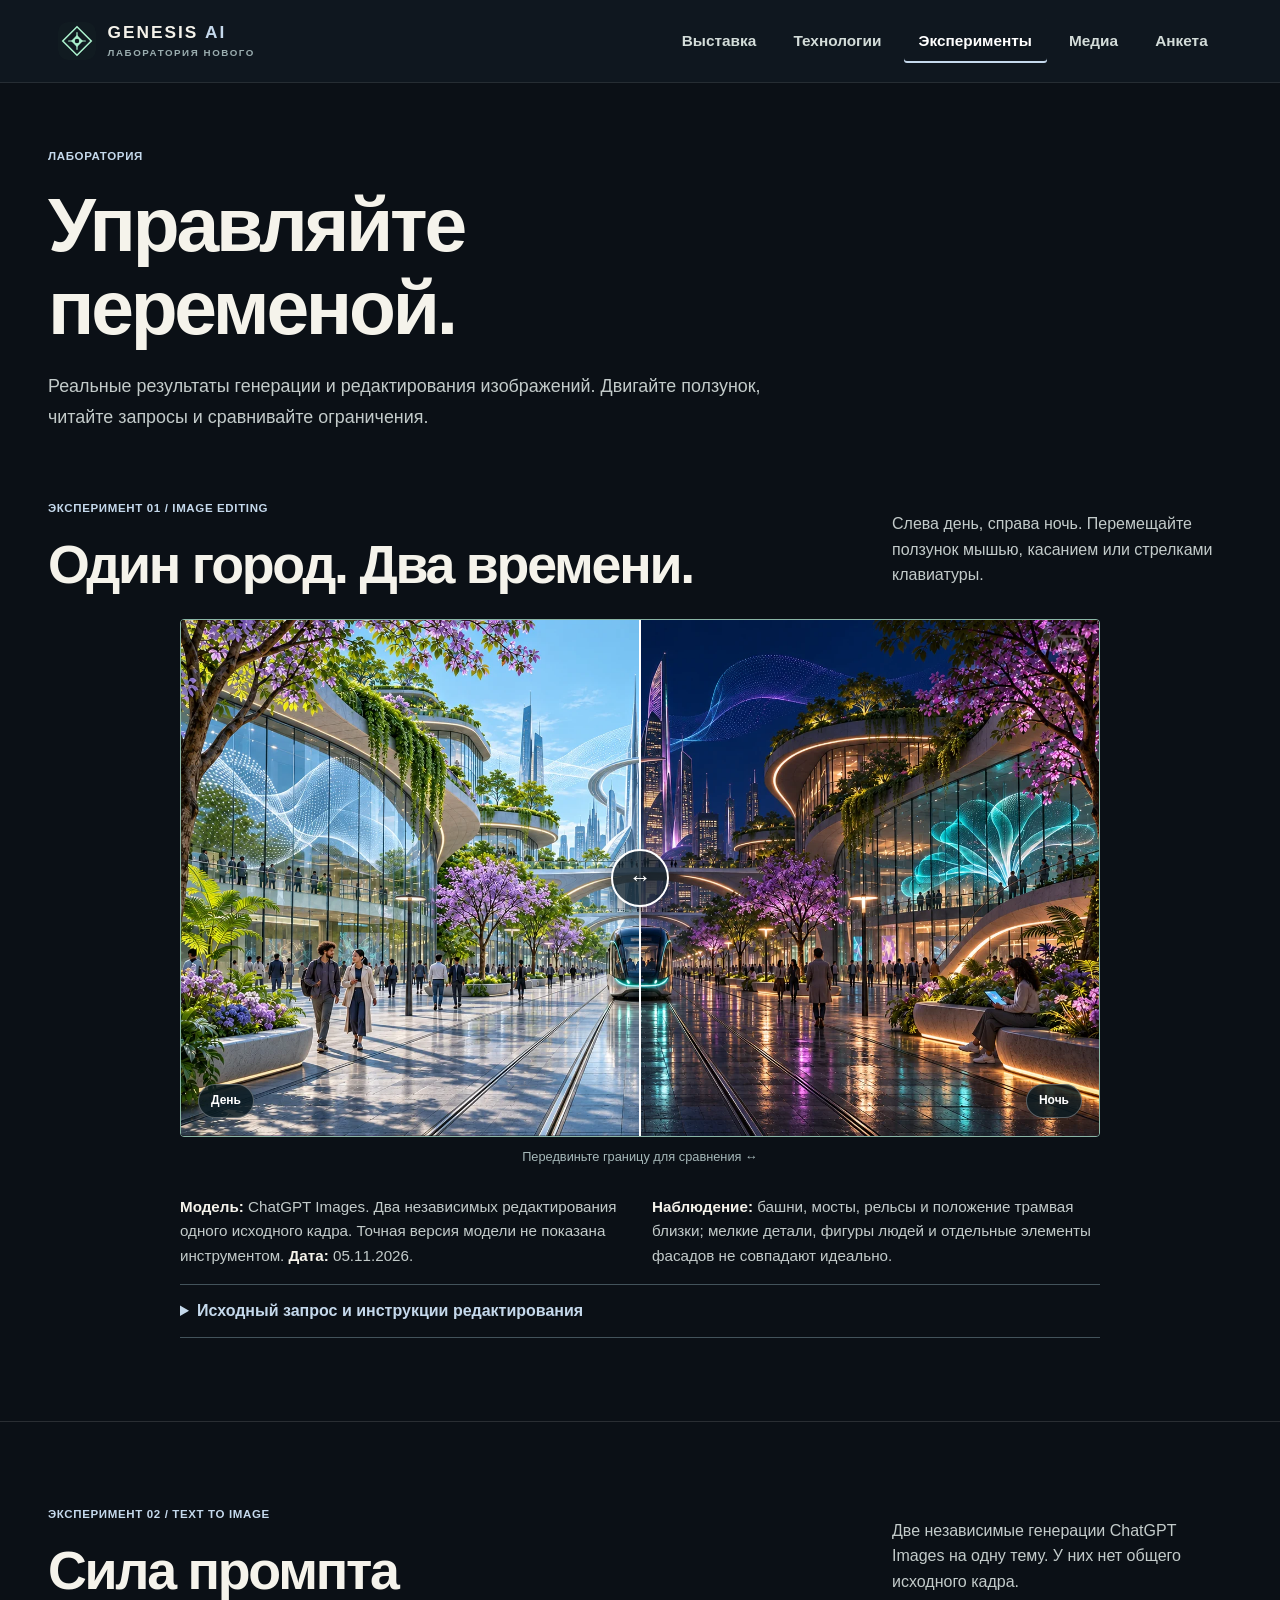
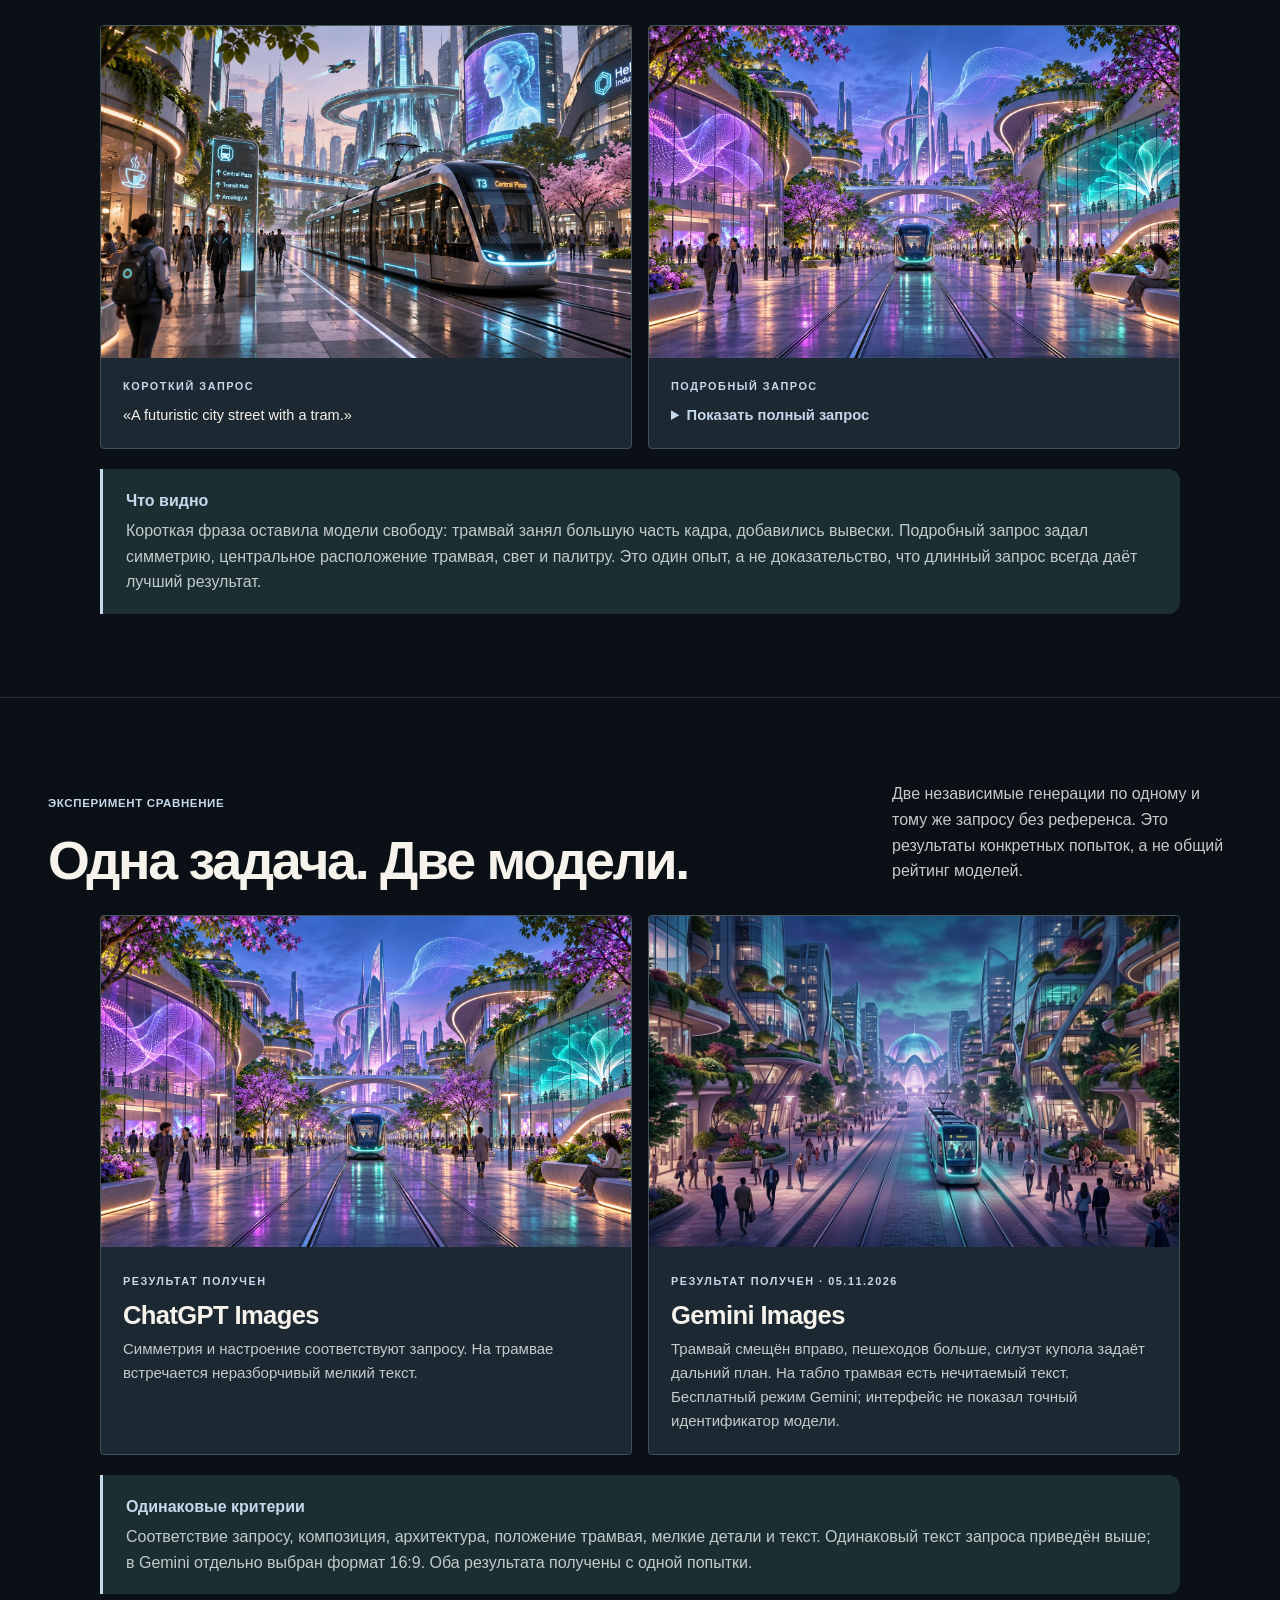
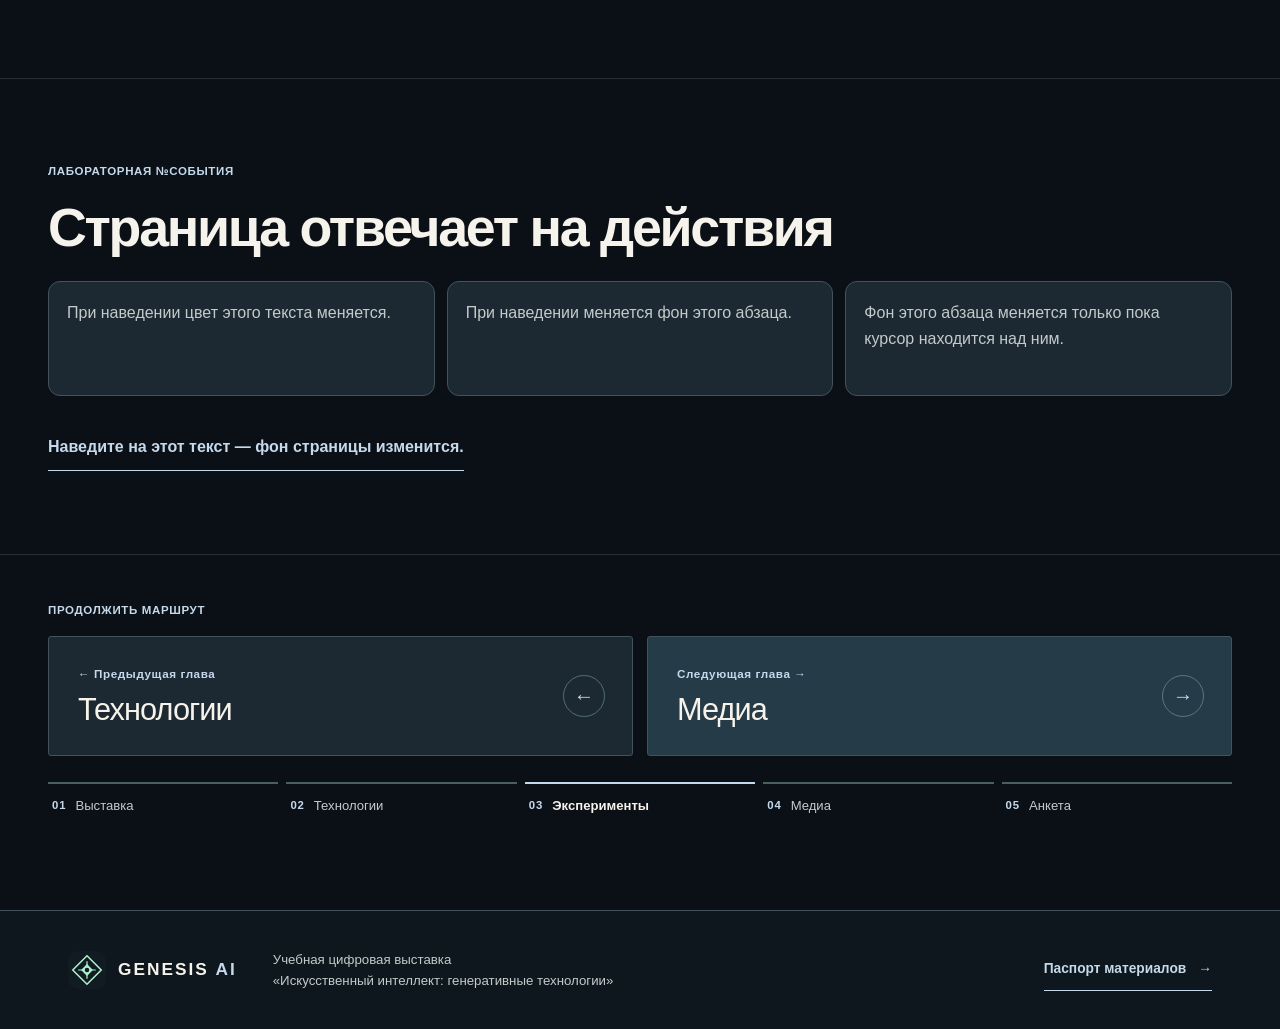
==== commit 5f9206ed: "Add optimized media and current lab reports" ====
--- a/experiment.html
+++ b/experiment.html
@@ -6,7 +6,7 @@
 <meta name="theme-color" content="#090d15">
 <title>Эксперименты — GENESIS AI</title>
 <link rel="stylesheet" href="style.css">
-<link rel="preload" as="image" href="assets/day-ai.png" fetchpriority="high">
+<link rel="preload" as="image" href="assets/day-ai.webp" fetchpriority="high">
 <script defer src="script.js"></script><meta name="description" content="GENESIS AI — интерактивная выставка о генеративном искусственном интеллекте и реальных экспериментах с изображениями и видео.">
 <link rel="icon" href="assets/brand/genesis-mark.svg">
 <link rel="alternate icon" href="assets/brand/favicon-32.png">
@@ -26,7 +26,7 @@
 <p>Слева день, справа ночь. Перемещайте ползунок мышью, касанием или стрелками клавиатуры.</p>
 </div>
 <div class="compare is-loading" id="comparison" aria-label="Интерактивное сравнение дневного и ночного изображения" aria-busy="true">
-<img src="assets/night-ai.png" alt="Ночная версия города будущего"><div class="compare-day"><img src="assets/day-ai.png" alt="Дневная версия того же города" fetchpriority="high"></div>
+<img src="assets/night-ai.webp" alt="Ночная версия города будущего"><div class="compare-day"><img src="assets/day-ai.webp" alt="Дневная версия того же города" fetchpriority="high"></div>
 <div class="compare-loading" role="status">Загружаем оба изображения для сравнения…</div>
 <div class="compare-line" aria-hidden="true"><span>↔</span></div>
 <span class="compare-label l">День</span><span class="compare-label r">Ночь</span><input id="compare-range" type="range" min="0" max="100" value="50" aria-label="Доля дневной версии">
@@ -51,7 +51,7 @@
 <p>Две независимые генерации ChatGPT Images на одну тему. У них нет общего исходного кадра.</p>
 </div>
 <div class="prompt-grid">
-<figure><img src="assets/simple-prompt-ai.png" alt="Город по короткому запросу с крупным трамваем и вывесками"><figcaption><span>КОРОТКИЙ ЗАПРОС</span><q>A futuristic city street with a tram.</q></figcaption></figure><figure><img src="assets/city-ai.png" alt="Город по подробному запросу с центральным трамваем"><figcaption><span>ПОДРОБНЫЙ ЗАПРОС</span><details class="prompt-detail"><summary>Показать полный запрос</summary><q>Create a refined cinematic concept art image for a modern digital museum exhibition about generative AI. A visionary future city boulevard at blue hour, symmetrical street-level perspective, lush planted terraces integrated in architecture, a sleek tram in the center, human-scale pedestrians, atmospheric violet and teal light, careful coherent architectural geometry, no lettering, no logo, no text. Wide 16:9 composition, editorial art direction, highly detailed but tasteful, premium science museum feel. This is an original generated visual exhibit.</q></details></figcaption></figure>
+<figure><img src="assets/simple-prompt-ai.webp" alt="Город по короткому запросу с крупным трамваем и вывесками"><figcaption><span>КОРОТКИЙ ЗАПРОС</span><q>A futuristic city street with a tram.</q></figcaption></figure><figure><img src="assets/city-ai.webp" alt="Город по подробному запросу с центральным трамваем"><figcaption><span>ПОДРОБНЫЙ ЗАПРОС</span><details class="prompt-detail"><summary>Показать полный запрос</summary><q>Create a refined cinematic concept art image for a modern digital museum exhibition about generative AI. A visionary future city boulevard at blue hour, symmetrical street-level perspective, lush planted terraces integrated in architecture, a sleek tram in the center, human-scale pedestrians, atmospheric violet and teal light, careful coherent architectural geometry, no lettering, no logo, no text. Wide 16:9 composition, editorial art direction, highly detailed but tasteful, premium science museum feel. This is an original generated visual exhibit.</q></details></figcaption></figure>
 </div>
 <div class="insight">
 <strong>Что видно</strong><p>Короткая фраза оставила модели свободу: трамвай занял большую часть кадра, добавились вывески. Подробный запрос задал симметрию, центральное расположение трамвая, свет и палитру. Это один опыт, а не доказательство, что длинный запрос всегда даёт лучший результат.</p>
@@ -63,7 +63,7 @@
 <p>Две независимые генерации по одному и тому же запросу без референса. Это результаты конкретных попыток, а не общий рейтинг моделей.</p>
 </div>
 <div class="model-grid">
-<article class="model-card"><img src="assets/city-ai.png" alt="Результат ChatGPT Images"><div>
+<article class="model-card"><img src="assets/city-ai.webp" alt="Результат ChatGPT Images"><div>
 <small>РЕЗУЛЬТАТ ПОЛУЧЕН</small><h3>ChatGPT Images</h3>
 <p>Симметрия и настроение соответствуют запросу. На трамвае встречается неразборчивый мелкий текст.</p>
 </div></article><article class="model-card"><img src="assets/model-gemini.jpeg" alt="Результат генерации изображения в Gemini по тому же запросу"><div>
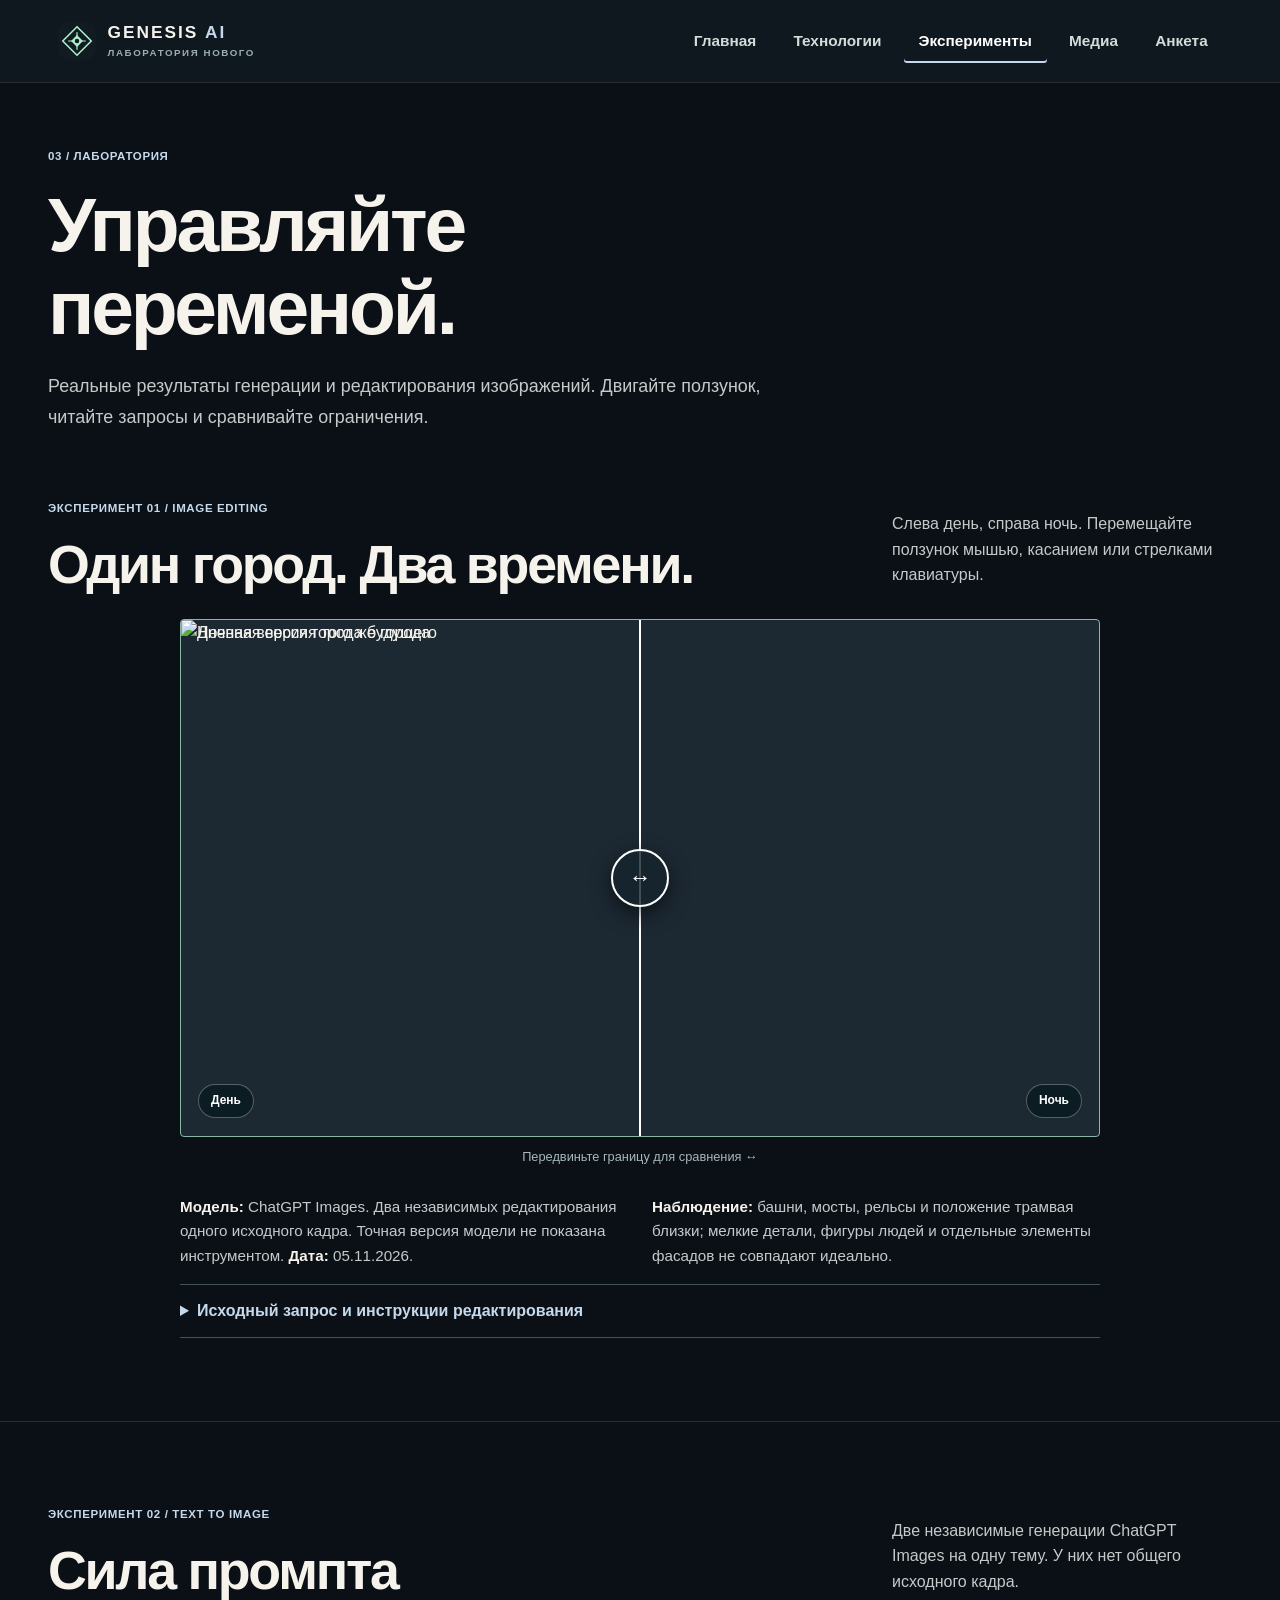
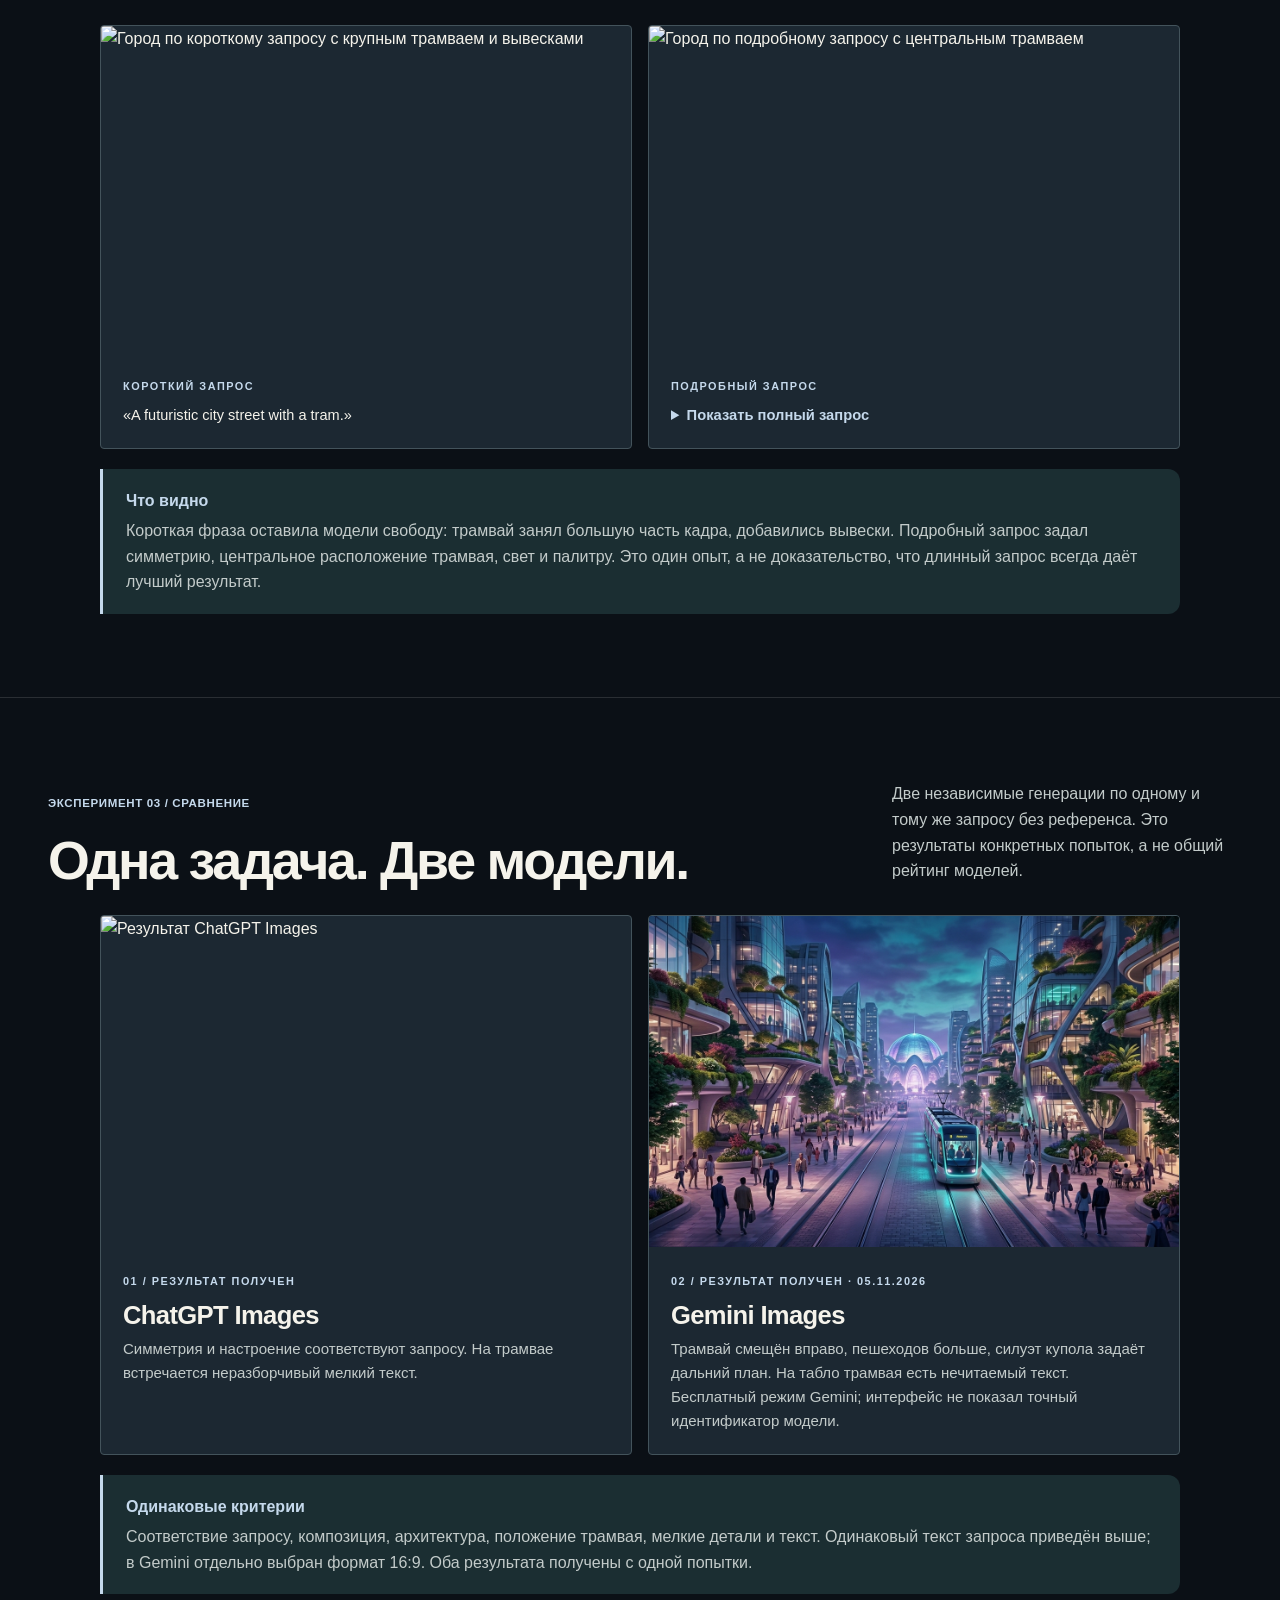
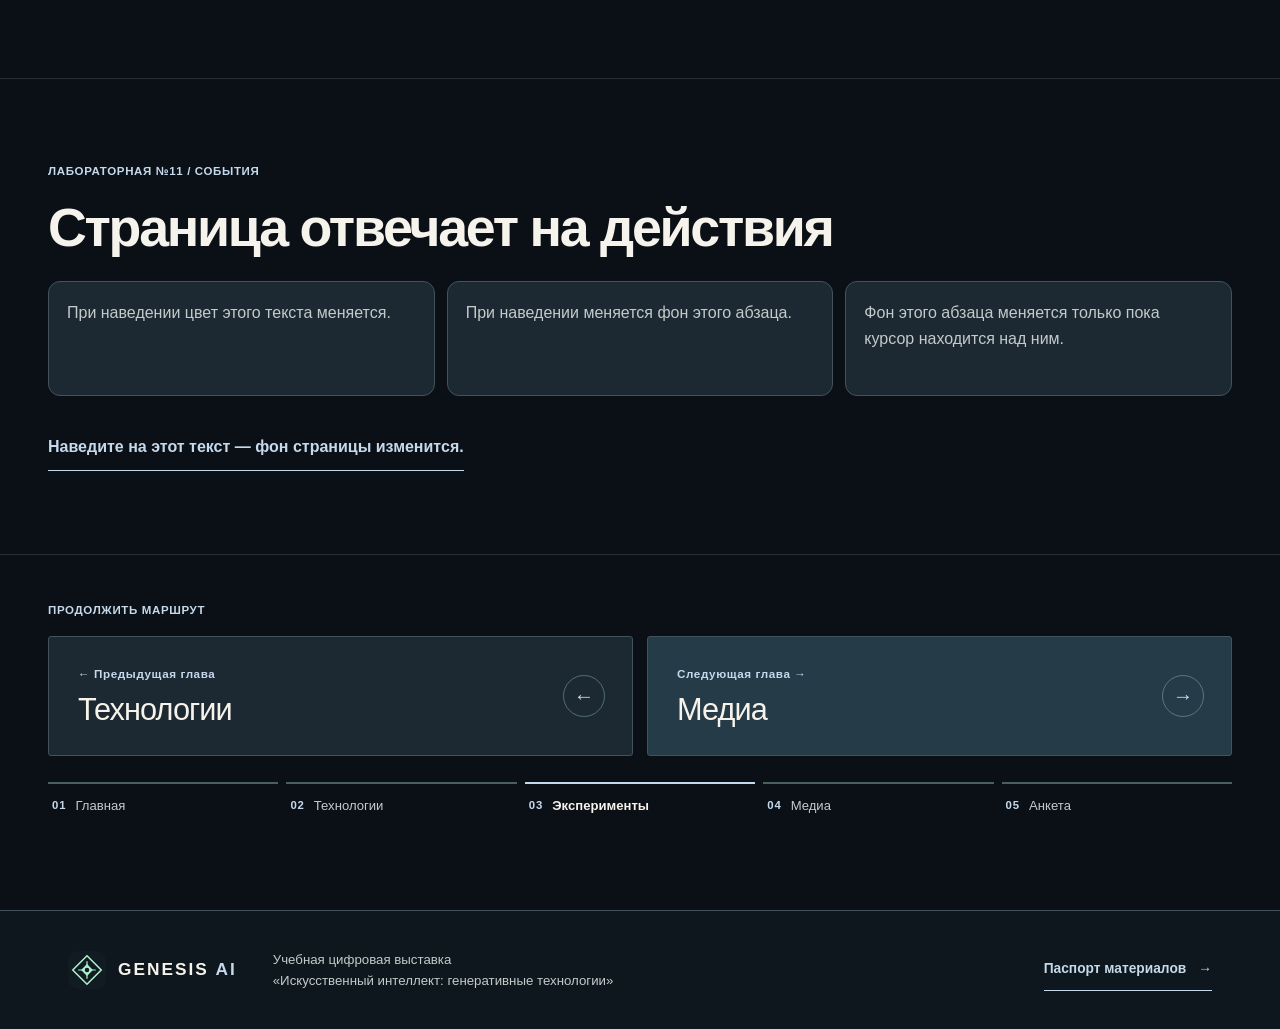
==== commit 79f39b08: "Rename exhibition navigation to home" ====
--- a/experiment.html
+++ b/experiment.html
@@ -6,7 +6,7 @@
 <meta name="theme-color" content="#090d15">
 <title>Эксперименты — GENESIS AI</title>
 <link rel="stylesheet" href="style.css">
-<link rel="preload" as="image" href="assets/day-ai.webp" fetchpriority="high">
+<link rel="preload" as="image" href="assets/day-ai.png" fetchpriority="high">
 <script defer src="script.js"></script><meta name="description" content="GENESIS AI — интерактивная выставка о генеративном искусственном интеллекте и реальных экспериментах с изображениями и видео.">
 <link rel="icon" href="assets/brand/genesis-mark.svg">
 <link rel="alternate icon" href="assets/brand/favicon-32.png">
@@ -14,8 +14,8 @@
 </head>
 <body data-page="experiment">
 <a class="skip" href="#main">К содержимому</a><header class="site-header" id="site-header"><div class="header-inner">
-<a class="brand" href="index.html" aria-label="GENESIS AI — главная"><img src="assets/brand/genesis-mark.svg" alt="" width="38" height="38"><span class="brand-name">GENESIS <b>AI</b><small>Лаборатория нового</small></span></a><nav id="primary-nav" class="primary-nav" aria-label="Основная навигация"><a href="index.html">Выставка</a><a href="technology.html">Технологии</a><a href="experiment.html" aria-current="page">Эксперименты</a><a href="gallery.html">Медиа</a><a href="survey.html">Анкета</a></nav><button class="menu-toggle" id="menu-toggle" type="button" aria-controls="primary-nav" aria-expanded="false" aria-label="Открыть меню"><span></span><span></span><span></span></button>
-</div></header><main id="main"><section class="page-lead reveal"><p class="eyebrow">ЛАБОРАТОРИЯ</p>
+<a class="brand" href="index.html" aria-label="GENESIS AI — главная"><img src="assets/brand/genesis-mark.svg" alt="" width="38" height="38"><span class="brand-name">GENESIS <b>AI</b><small>Лаборатория нового</small></span></a><nav id="primary-nav" class="primary-nav" aria-label="Основная навигация"><a href="index.html">Главная</a><a href="technology.html">Технологии</a><a href="experiment.html" aria-current="page">Эксперименты</a><a href="gallery.html">Медиа</a><a href="survey.html">Анкета</a></nav><button class="menu-toggle" id="menu-toggle" type="button" aria-controls="primary-nav" aria-expanded="false" aria-label="Открыть меню"><span></span><span></span><span></span></button>
+</div></header><main id="main"><section class="page-lead reveal"><p class="eyebrow">03 / ЛАБОРАТОРИЯ</p>
 <h1>Управляйте<br><em>переменой.</em>
 </h1>
 <p>Реальные результаты генерации и редактирования изображений. Двигайте ползунок, читайте запросы и сравнивайте ограничения.</p></section><section class="section reveal" id="light"><div class="section-head">
@@ -26,7 +26,7 @@
 <p>Слева день, справа ночь. Перемещайте ползунок мышью, касанием или стрелками клавиатуры.</p>
 </div>
 <div class="compare is-loading" id="comparison" aria-label="Интерактивное сравнение дневного и ночного изображения" aria-busy="true">
-<img src="assets/night-ai.webp" alt="Ночная версия города будущего"><div class="compare-day"><img src="assets/day-ai.webp" alt="Дневная версия того же города" fetchpriority="high"></div>
+<img src="assets/night-ai.png" alt="Ночная версия города будущего"><div class="compare-day"><img src="assets/day-ai.png" alt="Дневная версия того же города" fetchpriority="high"></div>
 <div class="compare-loading" role="status">Загружаем оба изображения для сравнения…</div>
 <div class="compare-line" aria-hidden="true"><span>↔</span></div>
 <span class="compare-label l">День</span><span class="compare-label r">Ночь</span><input id="compare-range" type="range" min="0" max="100" value="50" aria-label="Доля дневной версии">
@@ -51,36 +51,36 @@
 <p>Две независимые генерации ChatGPT Images на одну тему. У них нет общего исходного кадра.</p>
 </div>
 <div class="prompt-grid">
-<figure><img src="assets/simple-prompt-ai.webp" alt="Город по короткому запросу с крупным трамваем и вывесками"><figcaption><span>КОРОТКИЙ ЗАПРОС</span><q>A futuristic city street with a tram.</q></figcaption></figure><figure><img src="assets/city-ai.webp" alt="Город по подробному запросу с центральным трамваем"><figcaption><span>ПОДРОБНЫЙ ЗАПРОС</span><details class="prompt-detail"><summary>Показать полный запрос</summary><q>Create a refined cinematic concept art image for a modern digital museum exhibition about generative AI. A visionary future city boulevard at blue hour, symmetrical street-level perspective, lush planted terraces integrated in architecture, a sleek tram in the center, human-scale pedestrians, atmospheric violet and teal light, careful coherent architectural geometry, no lettering, no logo, no text. Wide 16:9 composition, editorial art direction, highly detailed but tasteful, premium science museum feel. This is an original generated visual exhibit.</q></details></figcaption></figure>
+<figure><img src="assets/simple-prompt-ai.png" alt="Город по короткому запросу с крупным трамваем и вывесками"><figcaption><span>КОРОТКИЙ ЗАПРОС</span><q>A futuristic city street with a tram.</q></figcaption></figure><figure><img src="assets/city-ai.png" alt="Город по подробному запросу с центральным трамваем"><figcaption><span>ПОДРОБНЫЙ ЗАПРОС</span><details class="prompt-detail"><summary>Показать полный запрос</summary><q>Create a refined cinematic concept art image for a modern digital museum exhibition about generative AI. A visionary future city boulevard at blue hour, symmetrical street-level perspective, lush planted terraces integrated in architecture, a sleek tram in the center, human-scale pedestrians, atmospheric violet and teal light, careful coherent architectural geometry, no lettering, no logo, no text. Wide 16:9 composition, editorial art direction, highly detailed but tasteful, premium science museum feel. This is an original generated visual exhibit.</q></details></figcaption></figure>
 </div>
 <div class="insight">
 <strong>Что видно</strong><p>Короткая фраза оставила модели свободу: трамвай занял большую часть кадра, добавились вывески. Подробный запрос задал симметрию, центральное расположение трамвая, свет и палитру. Это один опыт, а не доказательство, что длинный запрос всегда даёт лучший результат.</p>
 </div></section><section class="section reveal" id="models"><div class="section-head">
 <div>
-<p class="eyebrow">ЭКСПЕРИМЕНТ СРАВНЕНИЕ</p>
+<p class="eyebrow">ЭКСПЕРИМЕНТ 03 / СРАВНЕНИЕ</p>
 <h2>Одна задача. Две модели.</h2>
 </div>
 <p>Две независимые генерации по одному и тому же запросу без референса. Это результаты конкретных попыток, а не общий рейтинг моделей.</p>
 </div>
 <div class="model-grid">
-<article class="model-card"><img src="assets/city-ai.webp" alt="Результат ChatGPT Images"><div>
-<small>РЕЗУЛЬТАТ ПОЛУЧЕН</small><h3>ChatGPT Images</h3>
+<article class="model-card"><img src="assets/city-ai.png" alt="Результат ChatGPT Images"><div>
+<small>01 / РЕЗУЛЬТАТ ПОЛУЧЕН</small><h3>ChatGPT Images</h3>
 <p>Симметрия и настроение соответствуют запросу. На трамвае встречается неразборчивый мелкий текст.</p>
 </div></article><article class="model-card"><img src="assets/model-gemini.jpeg" alt="Результат генерации изображения в Gemini по тому же запросу"><div>
-<small>РЕЗУЛЬТАТ ПОЛУЧЕН · 05.11.2026</small><h3>Gemini Images</h3>
+<small>02 / РЕЗУЛЬТАТ ПОЛУЧЕН · 05.11.2026</small><h3>Gemini Images</h3>
 <p>Трамвай смещён вправо, пешеходов больше, силуэт купола задаёт дальний план. На табло трамвая есть нечитаемый текст. Бесплатный режим Gemini; интерфейс не показал точный идентификатор модели.</p>
 </div></article>
 </div>
 <div class="insight">
 <strong>Одинаковые критерии</strong><p>Соответствие запросу, композиция, архитектура, положение трамвая, мелкие детали и текст. Одинаковый текст запроса приведён выше; в Gemini отдельно выбран формат 16:9. Оба результата получены с одной попытки.</p>
-</div></section><section class="section hover-section reveal"><p class="eyebrow">ЛАБОРАТОРНАЯ №СОБЫТИЯ</p>
+</div></section><section class="section hover-section reveal"><p class="eyebrow">ЛАБОРАТОРНАЯ №11 / СОБЫТИЯ</p>
 <h2>Страница отвечает на действия</h2>
 <div class="hover-demo">
 <p data-effect="color">При наведении цвет этого текста меняется.</p>
 <p data-effect="background">При наведении меняется фон этого абзаца.</p>
 <p data-effect="temporary">Фон этого абзаца меняется только пока курсор находится над ним.</p>
 </div>
-<p id="ambient-trigger" class="ambient-trigger">Наведите на этот текст — фон страницы изменится.</p></section><nav class="chapter-nav section" aria-label="Маршрут выставки"><p class="eyebrow">ПРОДОЛЖИТЬ МАРШРУТ</p><div class="chapter-nav__grid"><a class="chapter-nav__card" href="technology.html"><span class="chapter-nav__direction">← Предыдущая глава</span><strong>Технологии</strong><span class="chapter-nav__summary">Как модели создают результат</span></a><a class="chapter-nav__card chapter-nav__card--next" href="gallery.html"><span class="chapter-nav__direction">Следующая глава →</span><strong>Медиа</strong><span class="chapter-nav__summary">Изображения, видео и их происхождение</span></a></div><ol class="journey-progress"><li><a href="index.html"><span>01</span><span>Выставка</span></a></li><li><a href="technology.html"><span>02</span><span>Технологии</span></a></li><li><a href="experiment.html" aria-current="step"><span>03</span><span>Эксперименты</span></a></li><li><a href="gallery.html"><span>04</span><span>Медиа</span></a></li><li><a href="survey.html"><span>05</span><span>Анкета</span></a></li></ol></nav></main><footer class="site-footer"><div class="footer-inner">
+<p id="ambient-trigger" class="ambient-trigger">Наведите на этот текст — фон страницы изменится.</p></section><nav class="chapter-nav section" aria-label="Маршрут выставки"><p class="eyebrow">ПРОДОЛЖИТЬ МАРШРУТ</p><div class="chapter-nav__grid"><a class="chapter-nav__card" href="technology.html"><span class="chapter-nav__direction">← Предыдущая глава</span><strong>Технологии</strong><span class="chapter-nav__summary">Как модели создают результат</span></a><a class="chapter-nav__card chapter-nav__card--next" href="gallery.html"><span class="chapter-nav__direction">Следующая глава →</span><strong>Медиа</strong><span class="chapter-nav__summary">Изображения, видео и их происхождение</span></a></div><ol class="journey-progress"><li><a href="index.html"><span>01</span><span>Главная</span></a></li><li><a href="technology.html"><span>02</span><span>Технологии</span></a></li><li><a href="experiment.html" aria-current="step"><span>03</span><span>Эксперименты</span></a></li><li><a href="gallery.html"><span>04</span><span>Медиа</span></a></li><li><a href="survey.html"><span>05</span><span>Анкета</span></a></li></ol></nav></main><footer class="site-footer"><div class="footer-inner">
 <a class="brand" href="index.html" aria-label="GENESIS AI — главная"><img src="assets/brand/genesis-mark.svg" alt="" width="34" height="34"><span class="brand-name">GENESIS <b>AI</b></span></a><p>Учебная цифровая выставка<br>«Искусственный интеллект: генеративные технологии»</p>
 <a class="footer-link" href="gallery.html">Паспорт материалов <span aria-hidden="true">→</span></a>
 </div></footer>
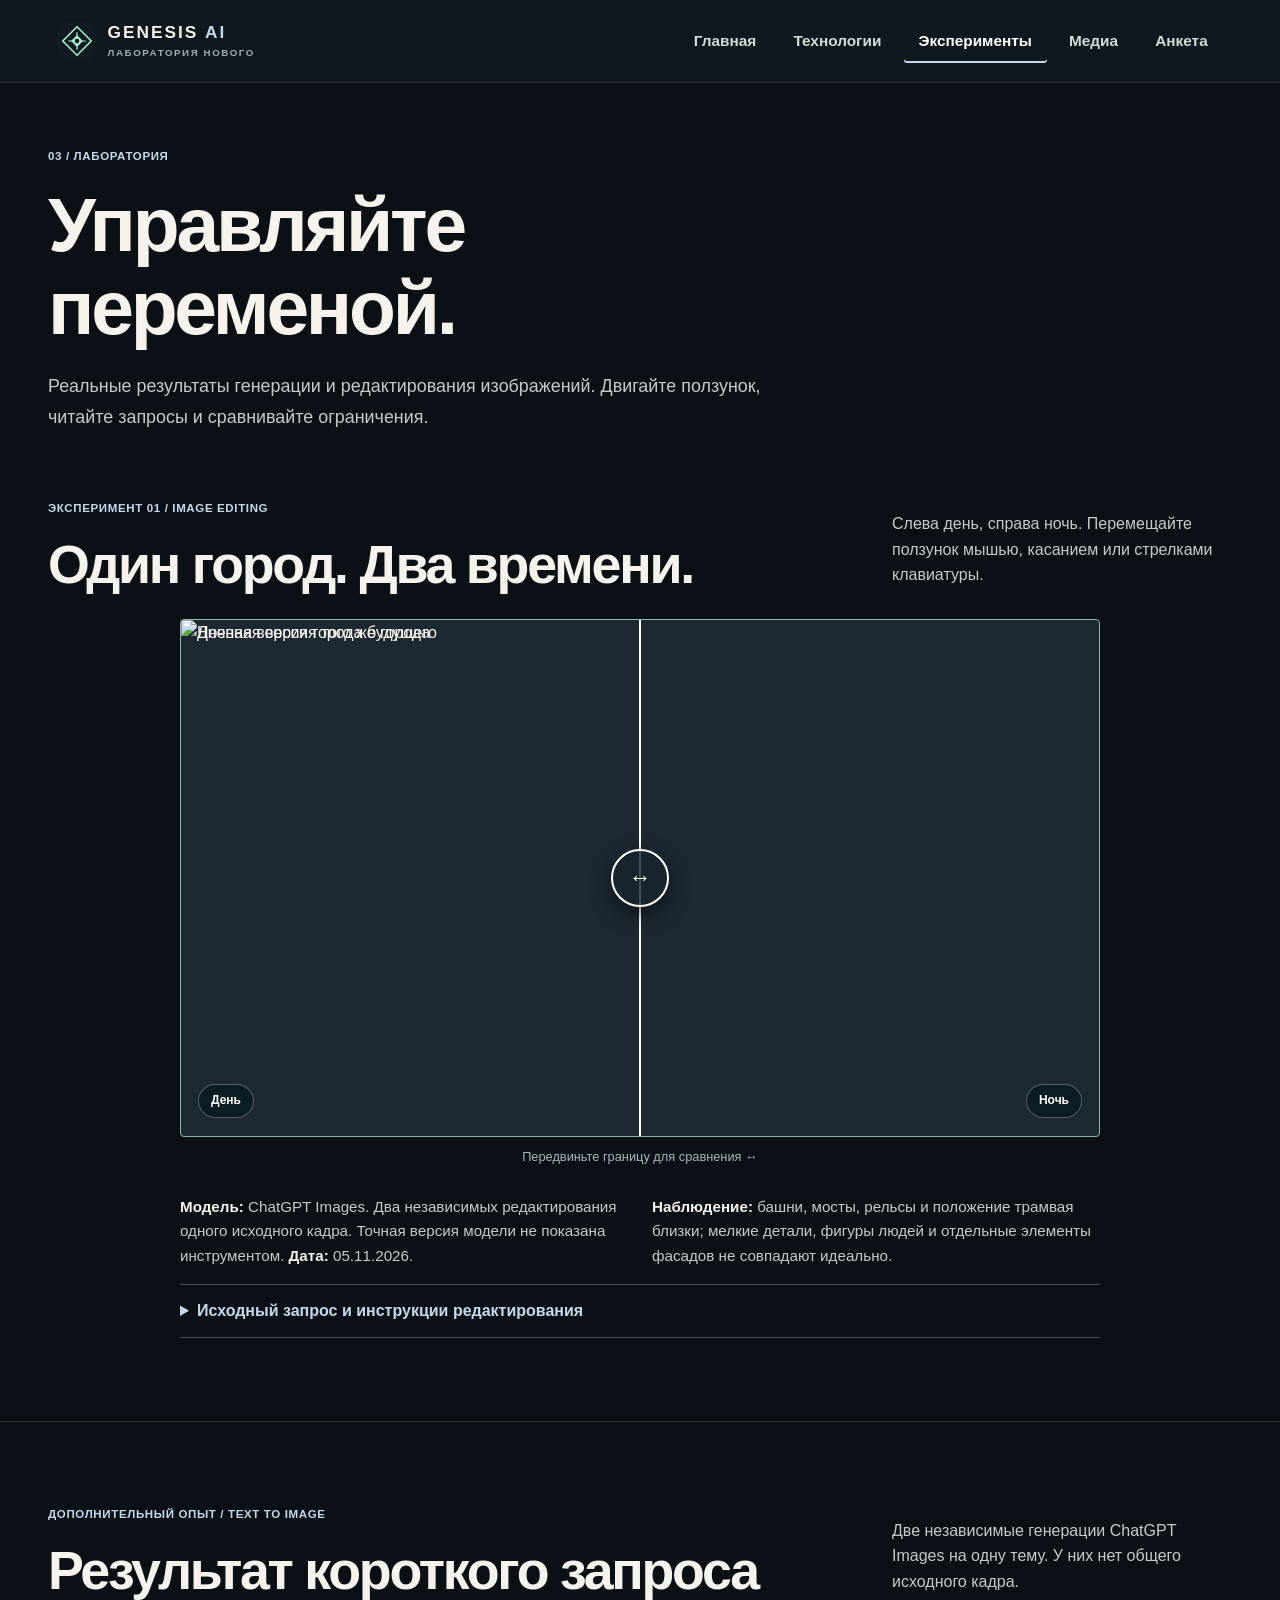
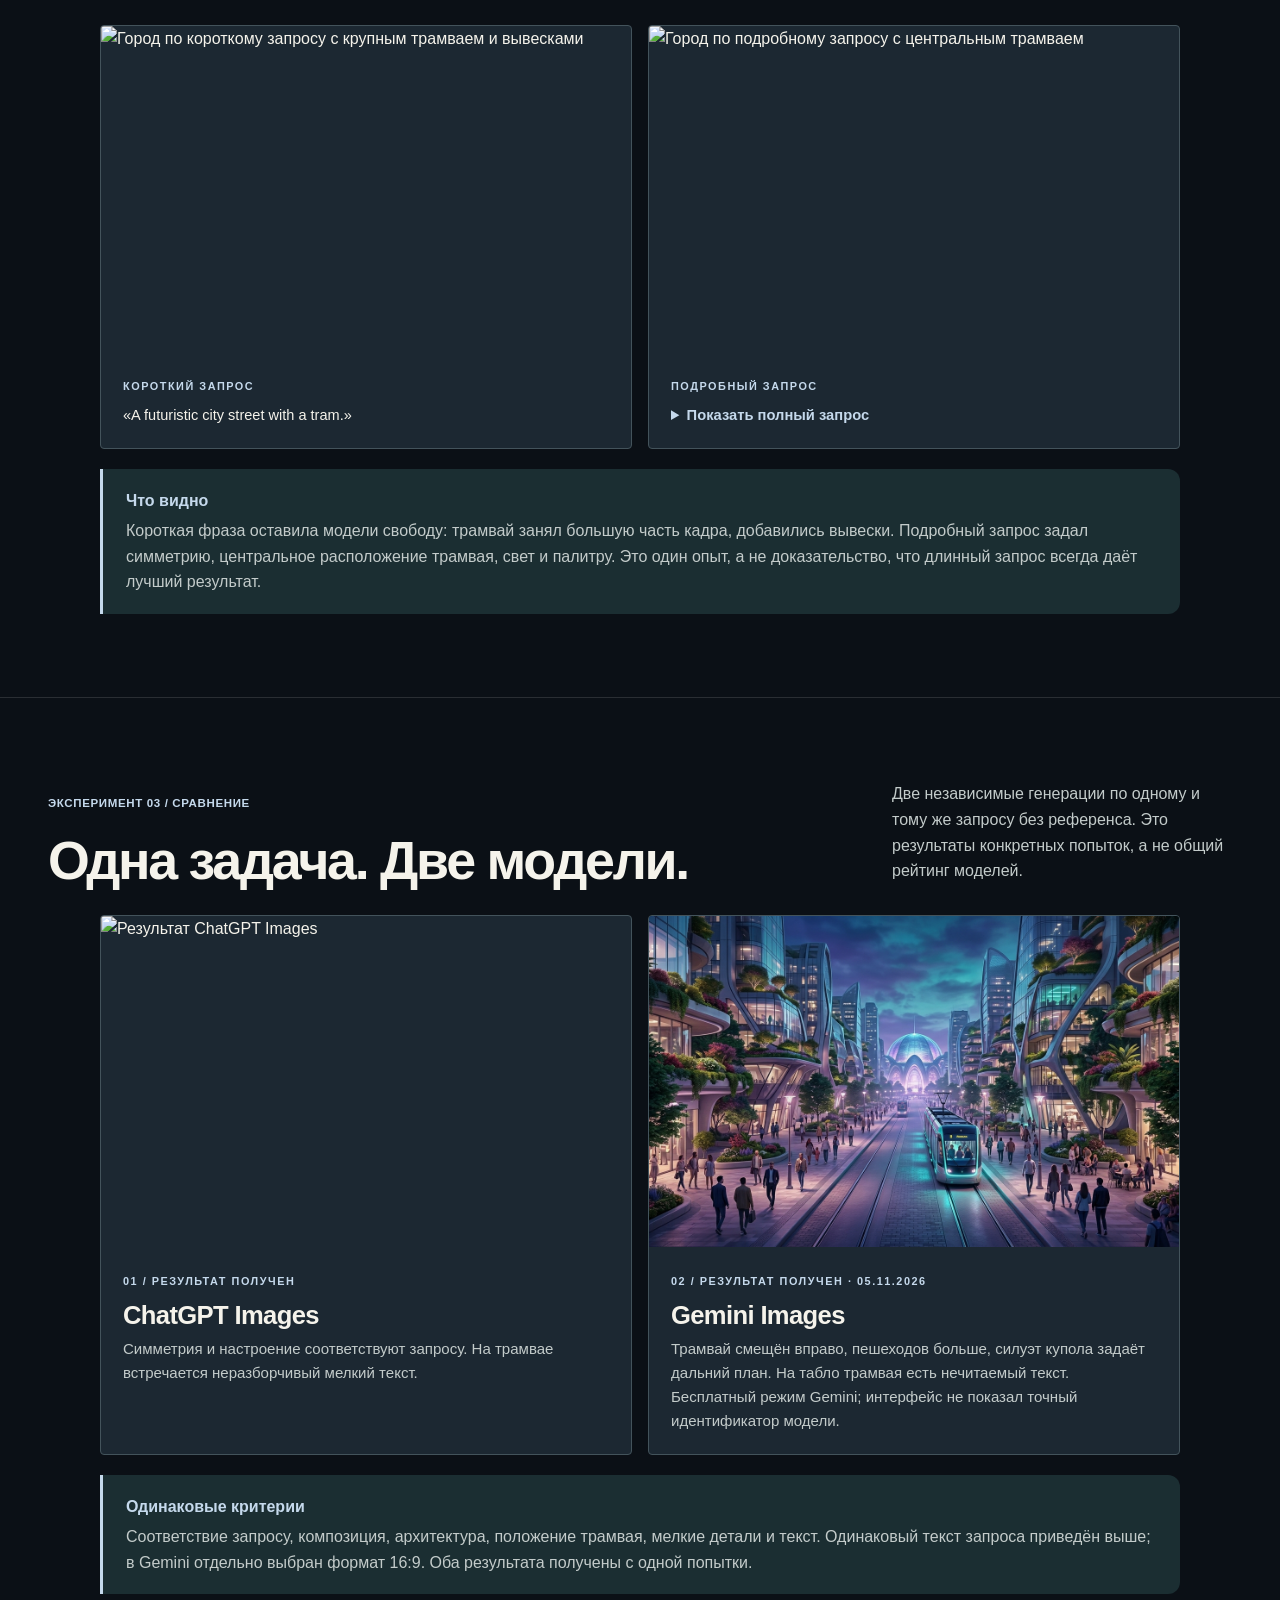
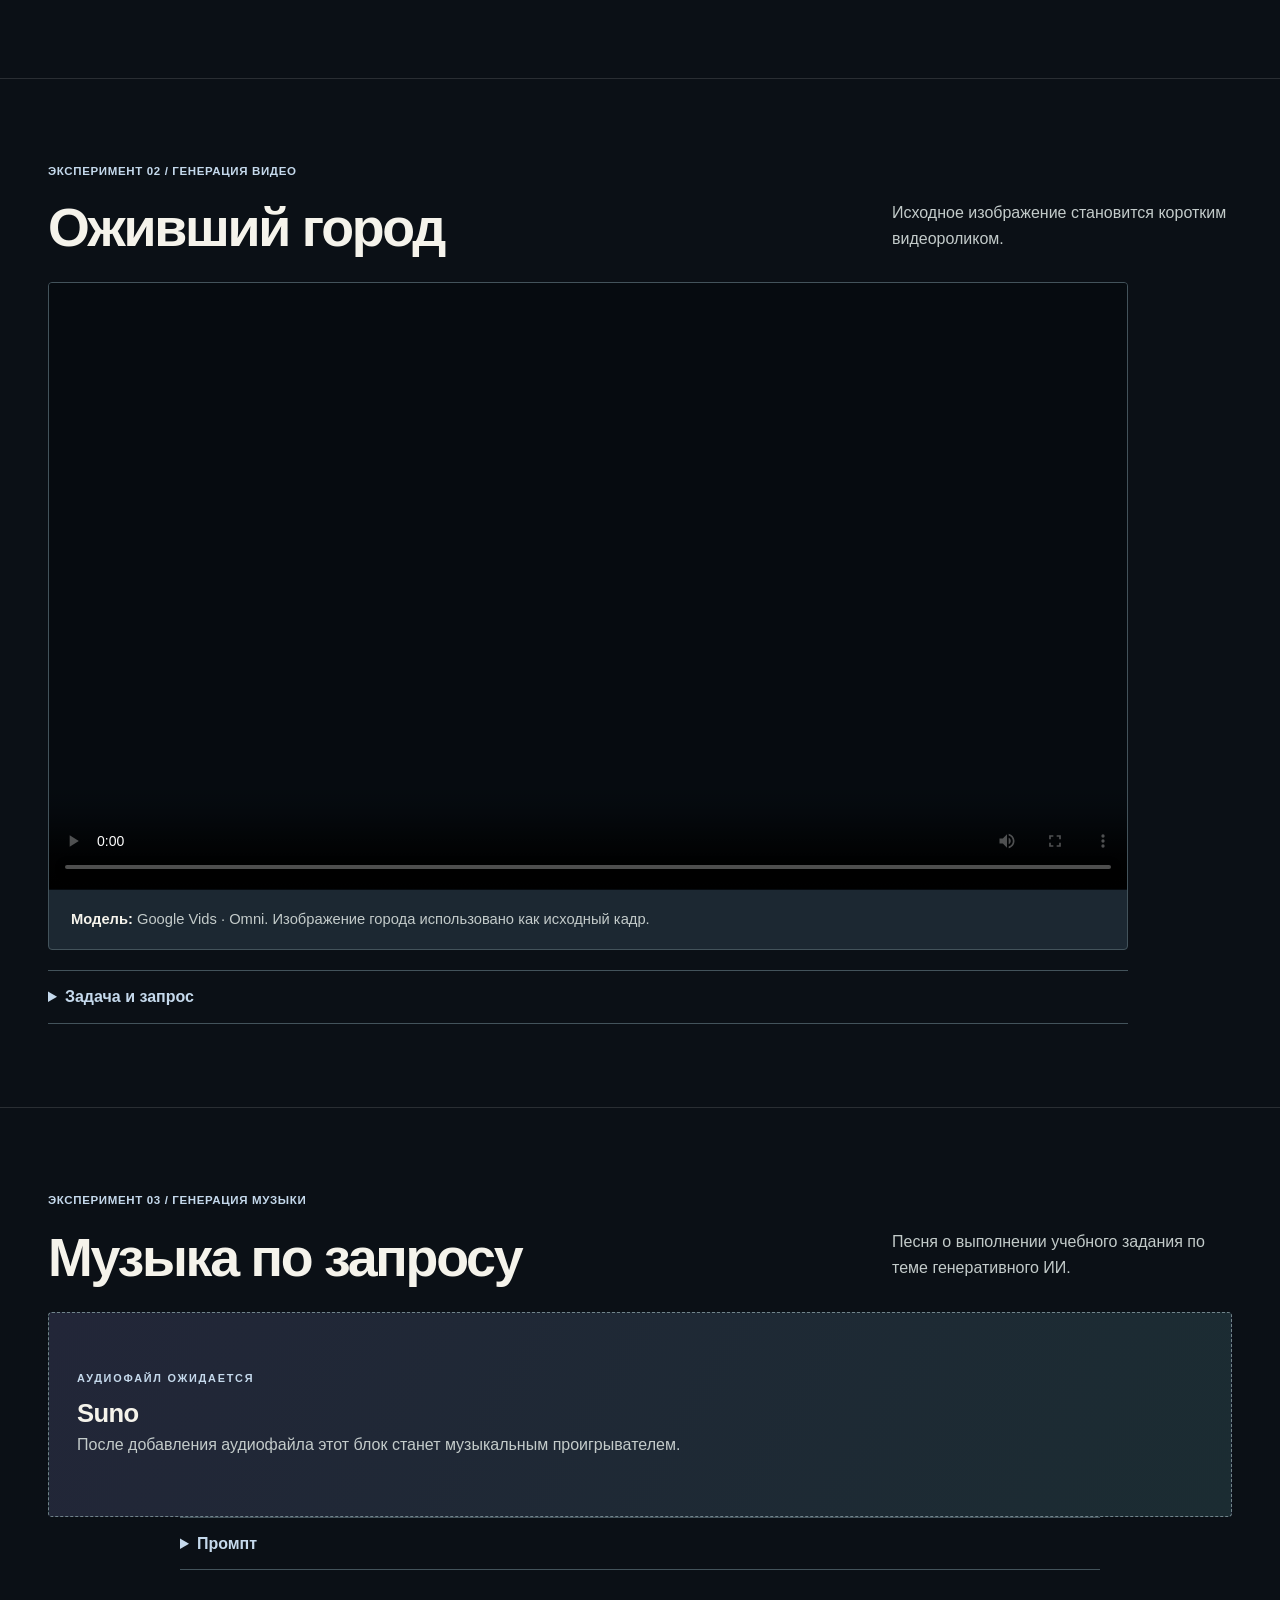
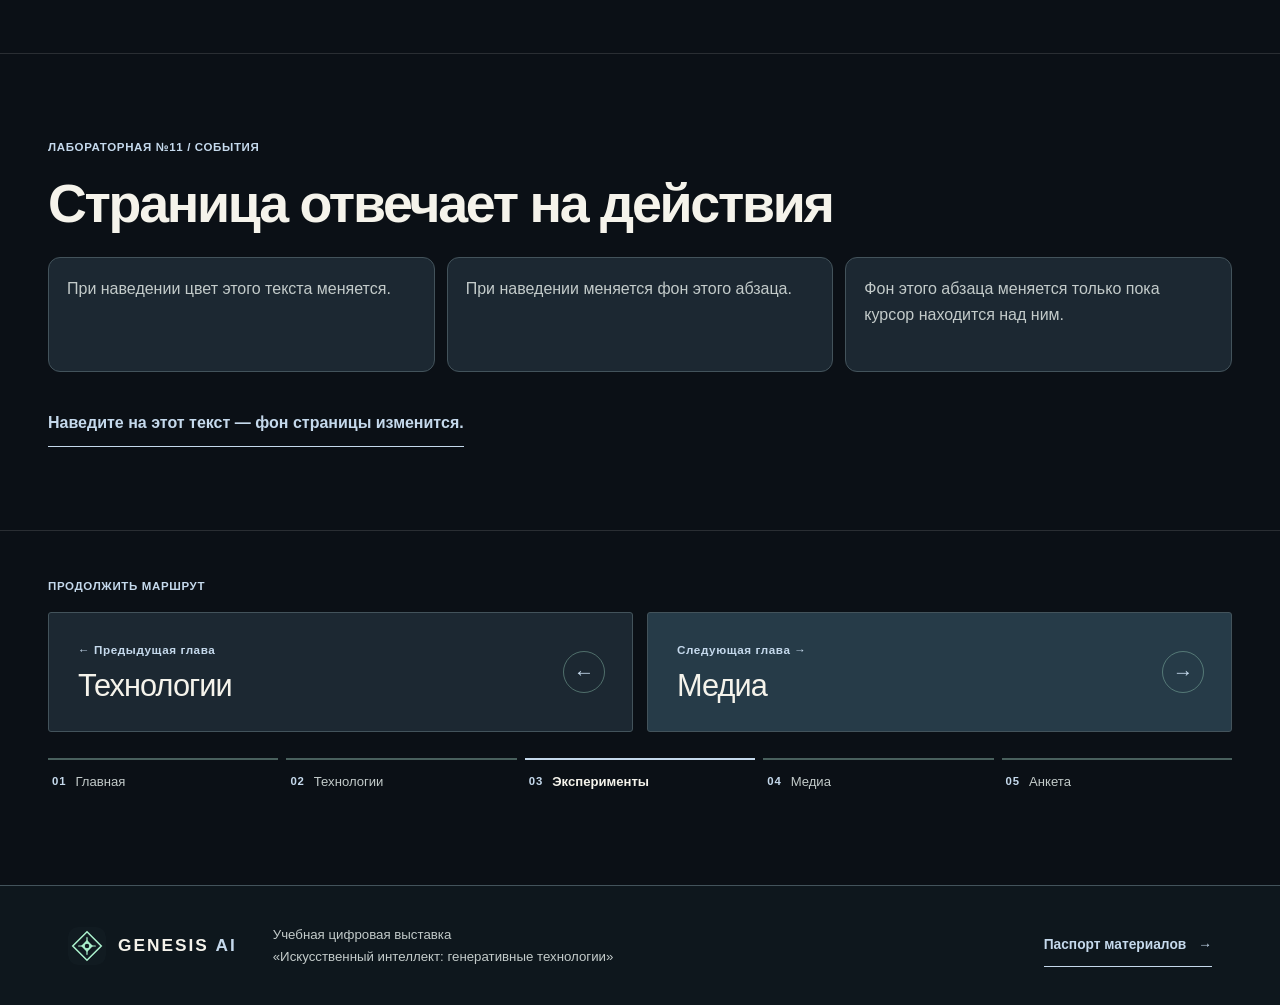
==== commit 08e11ec5: "Add video and music experiment sections" ====
--- a/experiment.html
+++ b/experiment.html
@@ -45,8 +45,8 @@
 <p>Edit the supplied image as an architectural continuity study. Produce a photorealistic NIGHT version of precisely the same future-city boulevard. Preserve the exact framing and perspective, every major building outline, left and right curved rooflines, central slender towers and two bridges, tree positions, sidewalk and rail lines, and the tram's position and silhouette. Change ONLY lighting and atmosphere: deep cobalt night sky, realistic warm windows, restrained violet and cyan architectural lighting and wet pavement reflections. Keep people and tram in the same locations. No new buildings, vehicles, signs or camera shift. No added text. High resolution wide composition.</p>
 </div></details></section><section class="section reveal" id="prompt"><div class="section-head">
 <div>
-<p class="eyebrow">ЭКСПЕРИМЕНТ 02 / TEXT TO IMAGE</p>
-<h2>Сила промпта</h2>
+<p class="eyebrow">ДОПОЛНИТЕЛЬНЫЙ ОПЫТ / TEXT TO IMAGE</p>
+<h2>Результат короткого запроса</h2>
 </div>
 <p>Две независимые генерации ChatGPT Images на одну тему. У них нет общего исходного кадра.</p>
 </div>
@@ -73,7 +73,7 @@
 </div>
 <div class="insight">
 <strong>Одинаковые критерии</strong><p>Соответствие запросу, композиция, архитектура, положение трамвая, мелкие детали и текст. Одинаковый текст запроса приведён выше; в Gemini отдельно выбран формат 16:9. Оба результата получены с одной попытки.</p>
-</div></section><section class="section hover-section reveal"><p class="eyebrow">ЛАБОРАТОРНАЯ №11 / СОБЫТИЯ</p>
+</div></section><section class="section reveal" id="video"><div class="section-head"><div><p class="eyebrow">ЭКСПЕРИМЕНТ 02 / ГЕНЕРАЦИЯ ВИДЕО</p><h2>Оживший город</h2></div><p>Исходное изображение становится коротким видеороликом.</p></div><figure class="video-exhibit"><video controls playsinline preload="metadata" poster="assets/city-ai.png" aria-label="Видеоролик, созданный Google Vids Omni"><source src="assets/city-animated-google-vids.mp4" type="video/mp4">Ваш браузер не поддерживает воспроизведение MP4.</video><figcaption><strong>Модель:</strong> Google Vids · Omni. Изображение города использовано как исходный кадр.</figcaption></figure><details><summary>Задача и запрос</summary><div class="details-body"><p><b>Задача:</b> оживить статичное изображение города и создать короткий ролик на его основе.</p><p lang="en">Animate the uploaded image as the exact opening frame. Keep the same boulevard, buildings, bridges, trees, tram tracks, camera angle and composition throughout. The single tram glides slowly toward the camera along its rails; pedestrians walk naturally, greenery sways gently. A very gentle forward camera push. No cuts, no text overlays.</p></div></details></section><section class="section reveal" id="audio"><div class="section-head"><div><p class="eyebrow">ЭКСПЕРИМЕНТ 03 / ГЕНЕРАЦИЯ МУЗЫКИ</p><h2>Музыка по запросу</h2></div><p>Песня о выполнении учебного задания по теме генеративного ИИ.</p></div><div class="media-pending sound"><span>АУДИОФАЙЛ ОЖИДАЕТСЯ</span><h3>Suno</h3><p>После добавления аудиофайла этот блок станет музыкальным проигрывателем.</p></div><details><summary>Промпт</summary><div class="details-body"><p>Сгенерируй песню о выполнении домашнего задания по предмету «Введение в профессию» на тему генеративного искусственного интеллекта.</p></div></details></section><section class="section hover-section reveal"><p class="eyebrow">ЛАБОРАТОРНАЯ №11 / СОБЫТИЯ</p>
 <h2>Страница отвечает на действия</h2>
 <div class="hover-demo">
 <p data-effect="color">При наведении цвет этого текста меняется.</p>
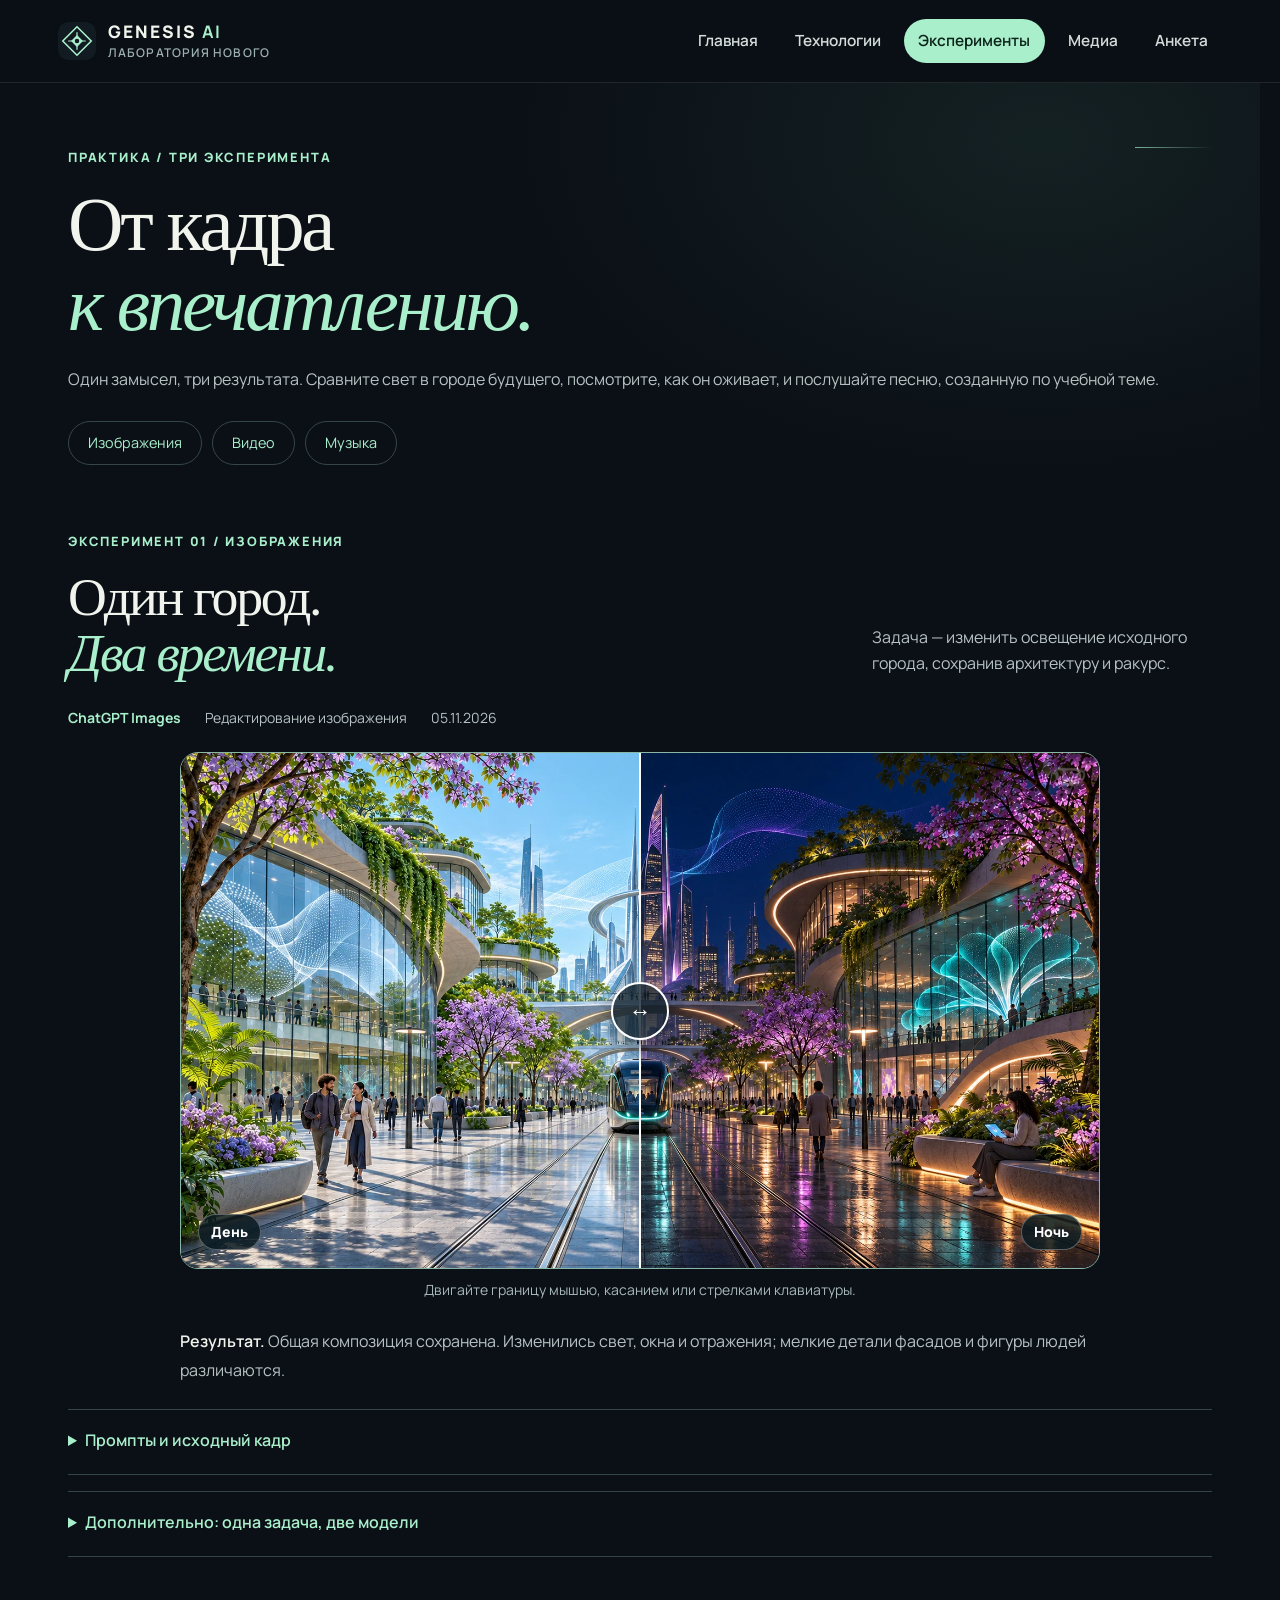
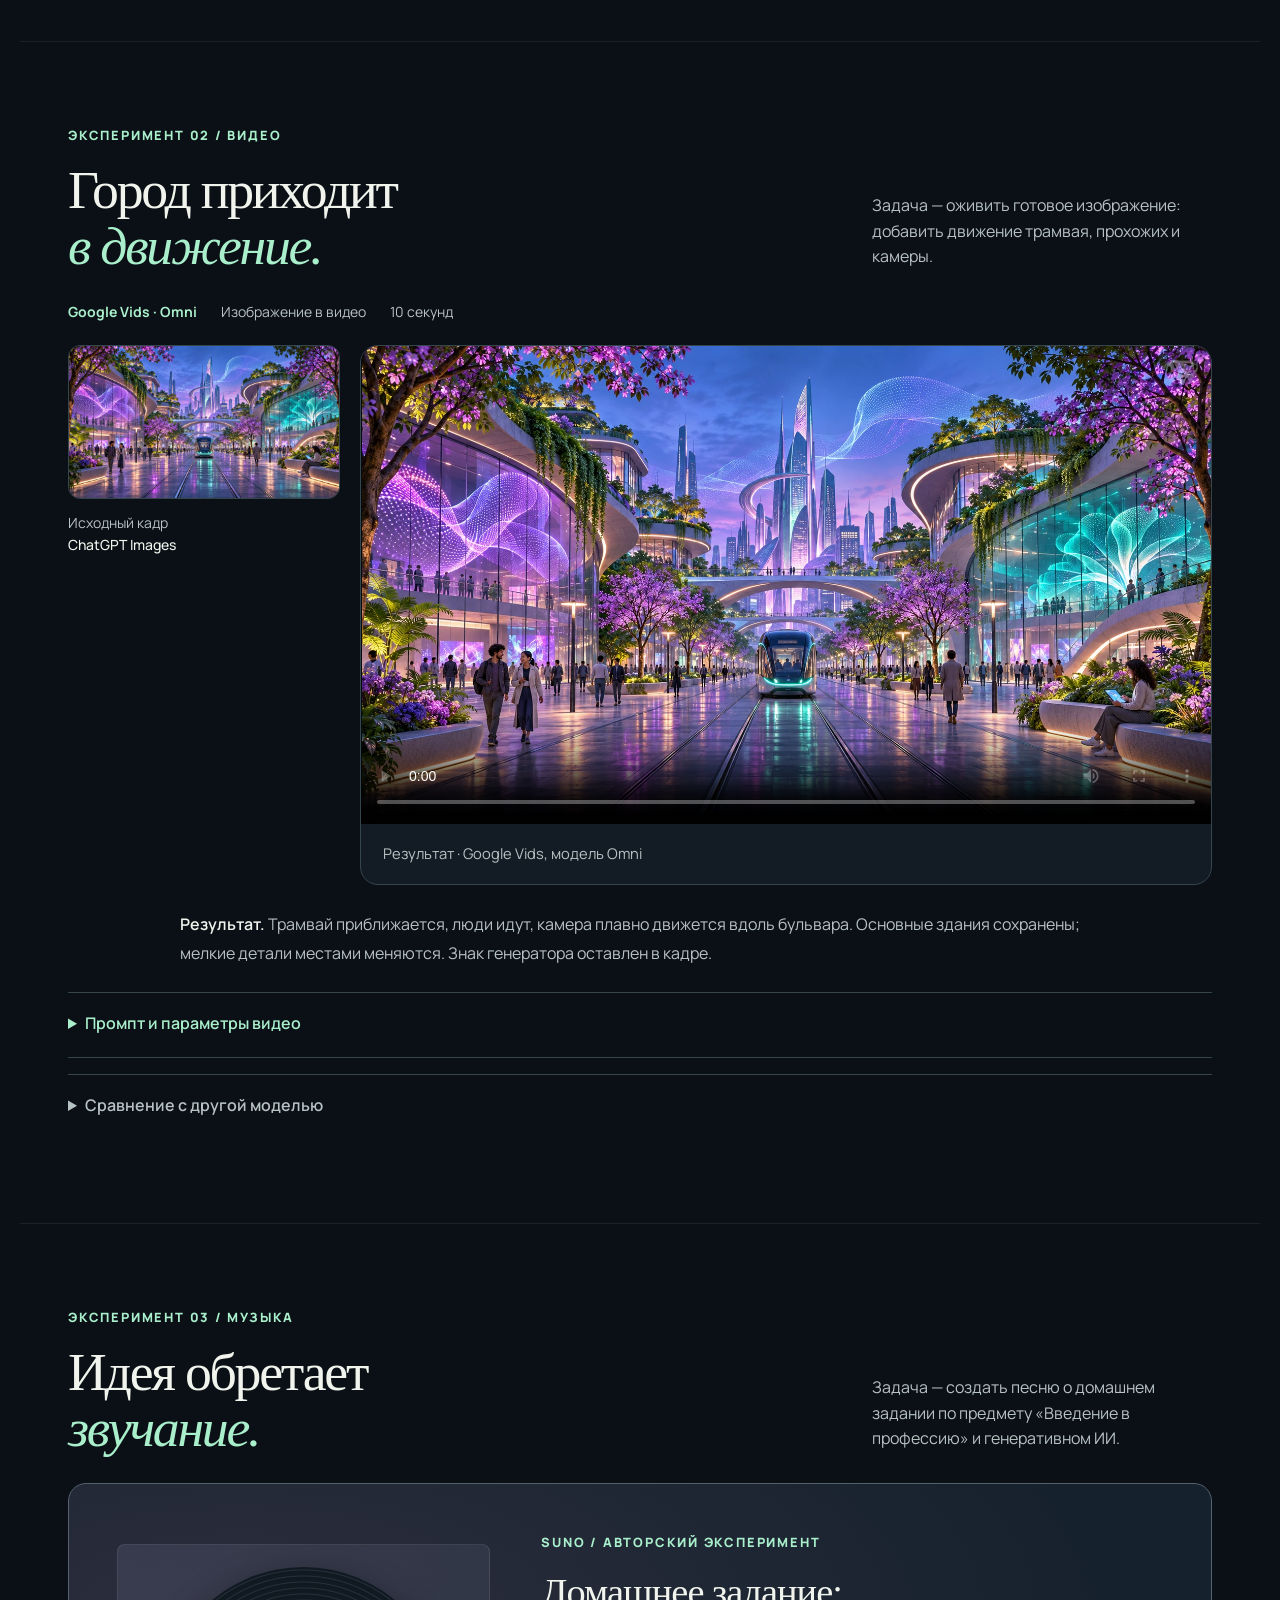
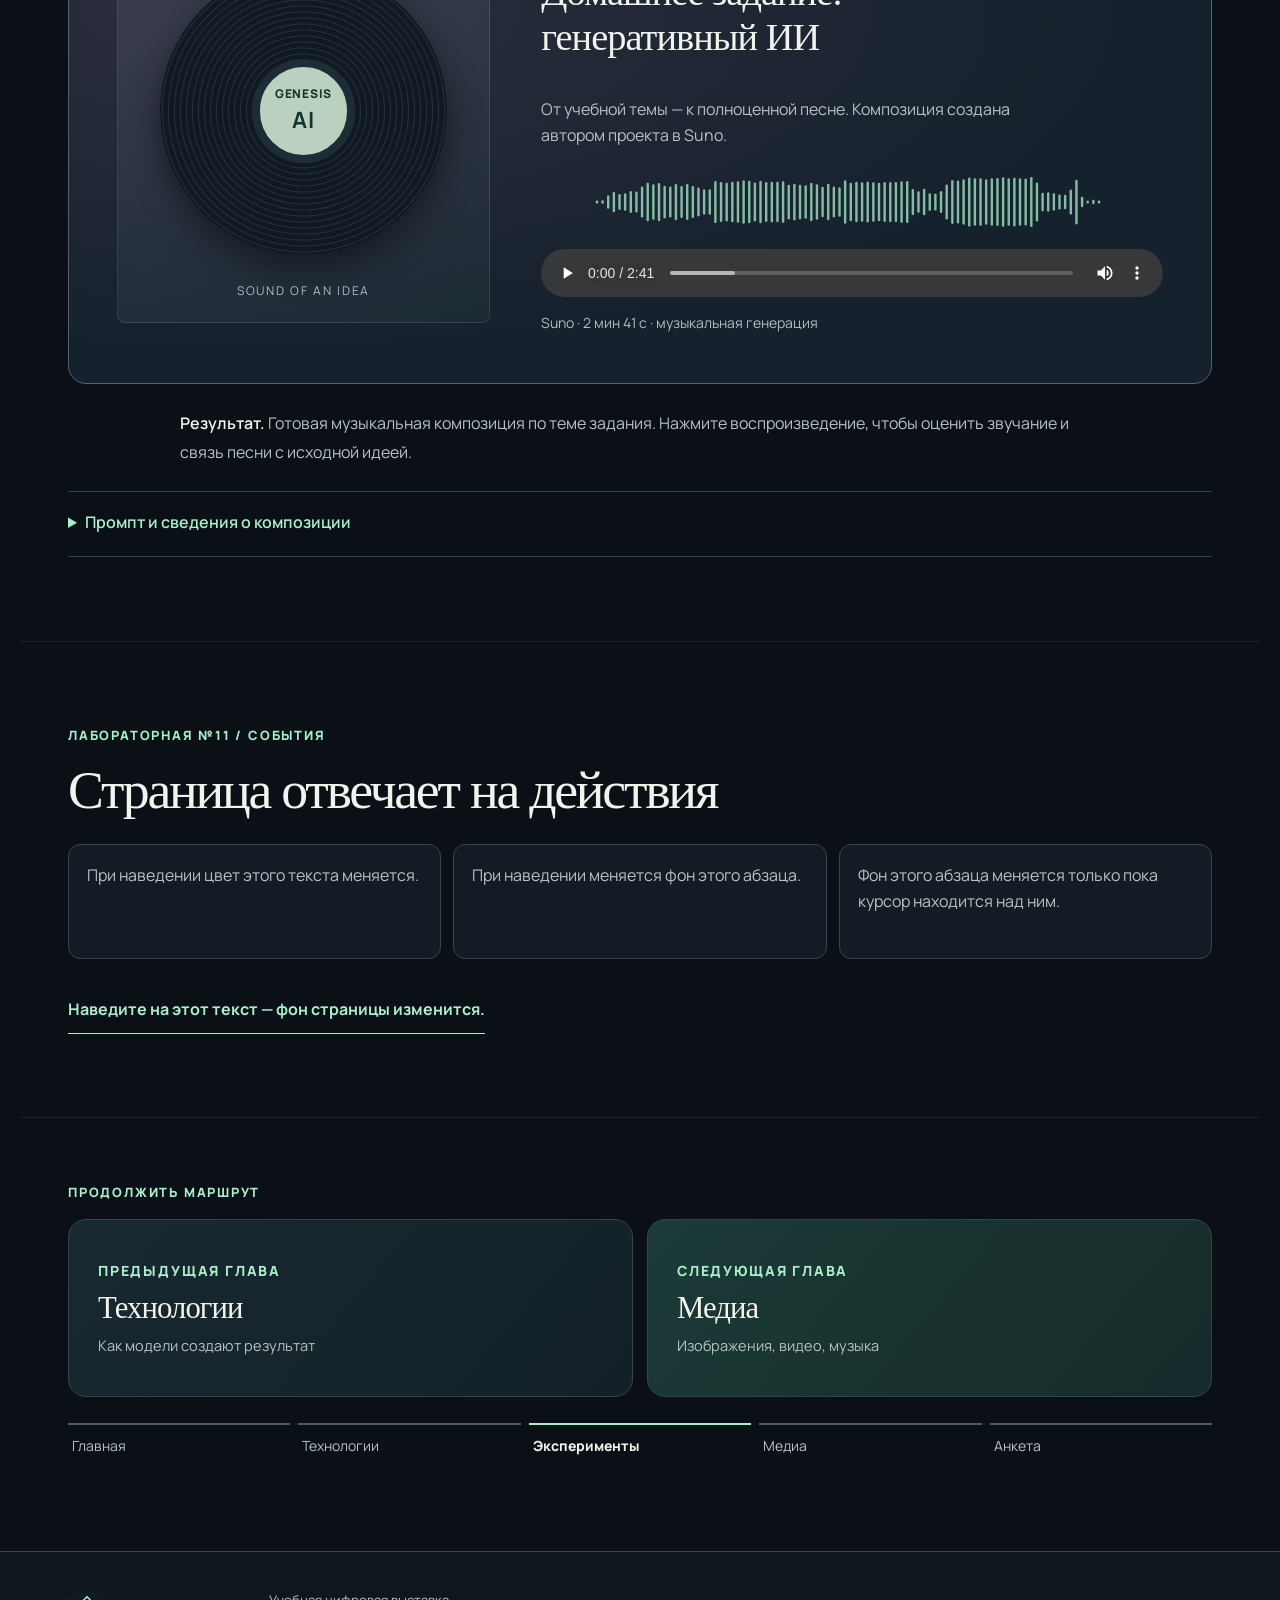
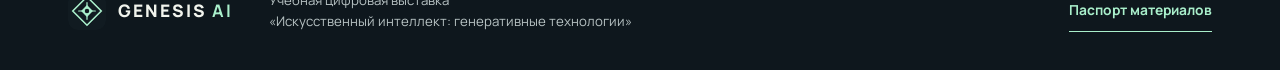
==== commit 3584443d: "Complete GENESIS AI exhibition with three media experiments and Suno track" ====
--- a/experiment.html
+++ b/experiment.html
@@ -1,88 +1,455 @@
 <!doctype html>
 <html lang="ru">
-<head>
-<meta charset="utf-8">
-<meta name="viewport" content="width=device-width,initial-scale=1">
-<meta name="theme-color" content="#090d15">
-<title>Эксперименты — GENESIS AI</title>
-<link rel="stylesheet" href="style.css">
-<link rel="preload" as="image" href="assets/day-ai.png" fetchpriority="high">
-<script defer src="script.js"></script><meta name="description" content="GENESIS AI — интерактивная выставка о генеративном искусственном интеллекте и реальных экспериментах с изображениями и видео.">
-<link rel="icon" href="assets/brand/genesis-mark.svg">
-<link rel="alternate icon" href="assets/brand/favicon-32.png">
-<link rel="apple-touch-icon" href="assets/brand/apple-touch-icon.png">
-</head>
-<body data-page="experiment">
-<a class="skip" href="#main">К содержимому</a><header class="site-header" id="site-header"><div class="header-inner">
-<a class="brand" href="index.html" aria-label="GENESIS AI — главная"><img src="assets/brand/genesis-mark.svg" alt="" width="38" height="38"><span class="brand-name">GENESIS <b>AI</b><small>Лаборатория нового</small></span></a><nav id="primary-nav" class="primary-nav" aria-label="Основная навигация"><a href="index.html">Главная</a><a href="technology.html">Технологии</a><a href="experiment.html" aria-current="page">Эксперименты</a><a href="gallery.html">Медиа</a><a href="survey.html">Анкета</a></nav><button class="menu-toggle" id="menu-toggle" type="button" aria-controls="primary-nav" aria-expanded="false" aria-label="Открыть меню"><span></span><span></span><span></span></button>
-</div></header><main id="main"><section class="page-lead reveal"><p class="eyebrow">03 / ЛАБОРАТОРИЯ</p>
-<h1>Управляйте<br><em>переменой.</em>
-</h1>
-<p>Реальные результаты генерации и редактирования изображений. Двигайте ползунок, читайте запросы и сравнивайте ограничения.</p></section><section class="section reveal" id="light"><div class="section-head">
-<div>
-<p class="eyebrow">ЭКСПЕРИМЕНТ 01 / IMAGE EDITING</p>
-<h2>Один город. Два времени.</h2>
-</div>
-<p>Слева день, справа ночь. Перемещайте ползунок мышью, касанием или стрелками клавиатуры.</p>
-</div>
-<div class="compare is-loading" id="comparison" aria-label="Интерактивное сравнение дневного и ночного изображения" aria-busy="true">
-<img src="assets/night-ai.png" alt="Ночная версия города будущего"><div class="compare-day"><img src="assets/day-ai.png" alt="Дневная версия того же города" fetchpriority="high"></div>
-<div class="compare-loading" role="status">Загружаем оба изображения для сравнения…</div>
-<div class="compare-line" aria-hidden="true"><span>↔</span></div>
-<span class="compare-label l">День</span><span class="compare-label r">Ночь</span><input id="compare-range" type="range" min="0" max="100" value="50" aria-label="Доля дневной версии">
-</div>
-<p class="compare-hint">Передвиньте границу для сравнения <span aria-hidden="true">↔</span></p>
-<div class="caption-grid">
-<p><b>Модель:</b> ChatGPT Images. Два независимых редактирования одного исходного кадра. Точная версия модели не показана инструментом. <b>Дата:</b> 05.11.2026.</p>
-<p><b>Наблюдение:</b> башни, мосты, рельсы и положение трамвая близки; мелкие детали, фигуры людей и отдельные элементы фасадов не совпадают идеально.</p>
-</div>
-<details><summary>Исходный запрос и инструкции редактирования</summary><div class="details-body">
-<h3>Базовый кадр</h3>
-<p>Create a refined cinematic concept art image for a modern digital museum exhibition about generative AI. A visionary future city boulevard at blue hour, symmetrical street-level perspective, lush planted terraces integrated in architecture, a sleek tram in the center, human-scale pedestrians, atmospheric violet and teal light, careful coherent architectural geometry, no lettering, no logo, no text. Wide 16:9 composition, editorial art direction, highly detailed but tasteful, premium science museum feel. This is an original generated visual exhibit.</p>
-<h3>День</h3>
-<p>Edit the supplied image as an architectural continuity study. Produce a photorealistic clear DAY version of precisely the same future-city boulevard. Preserve the exact framing and perspective, every major building outline, the left and right curved rooflines, central slender towers and two bridges, tree positions, sidewalk and rail lines, and the tram's position and silhouette. Change ONLY lighting and atmosphere: crisp late morning sun, pale cyan sky, believable daylight reflections, natural green foliage, illuminated by sunlight rather than magenta lights. No new buildings, vehicles, signs or camera shift. No added text. High resolution wide composition.</p>
-<h3>Ночь</h3>
-<p>Edit the supplied image as an architectural continuity study. Produce a photorealistic NIGHT version of precisely the same future-city boulevard. Preserve the exact framing and perspective, every major building outline, left and right curved rooflines, central slender towers and two bridges, tree positions, sidewalk and rail lines, and the tram's position and silhouette. Change ONLY lighting and atmosphere: deep cobalt night sky, realistic warm windows, restrained violet and cyan architectural lighting and wet pavement reflections. Keep people and tram in the same locations. No new buildings, vehicles, signs or camera shift. No added text. High resolution wide composition.</p>
-</div></details></section><section class="section reveal" id="prompt"><div class="section-head">
-<div>
-<p class="eyebrow">ДОПОЛНИТЕЛЬНЫЙ ОПЫТ / TEXT TO IMAGE</p>
-<h2>Результат короткого запроса</h2>
-</div>
-<p>Две независимые генерации ChatGPT Images на одну тему. У них нет общего исходного кадра.</p>
-</div>
-<div class="prompt-grid">
-<figure><img src="assets/simple-prompt-ai.png" alt="Город по короткому запросу с крупным трамваем и вывесками"><figcaption><span>КОРОТКИЙ ЗАПРОС</span><q>A futuristic city street with a tram.</q></figcaption></figure><figure><img src="assets/city-ai.png" alt="Город по подробному запросу с центральным трамваем"><figcaption><span>ПОДРОБНЫЙ ЗАПРОС</span><details class="prompt-detail"><summary>Показать полный запрос</summary><q>Create a refined cinematic concept art image for a modern digital museum exhibition about generative AI. A visionary future city boulevard at blue hour, symmetrical street-level perspective, lush planted terraces integrated in architecture, a sleek tram in the center, human-scale pedestrians, atmospheric violet and teal light, careful coherent architectural geometry, no lettering, no logo, no text. Wide 16:9 composition, editorial art direction, highly detailed but tasteful, premium science museum feel. This is an original generated visual exhibit.</q></details></figcaption></figure>
-</div>
-<div class="insight">
-<strong>Что видно</strong><p>Короткая фраза оставила модели свободу: трамвай занял большую часть кадра, добавились вывески. Подробный запрос задал симметрию, центральное расположение трамвая, свет и палитру. Это один опыт, а не доказательство, что длинный запрос всегда даёт лучший результат.</p>
-</div></section><section class="section reveal" id="models"><div class="section-head">
-<div>
-<p class="eyebrow">ЭКСПЕРИМЕНТ 03 / СРАВНЕНИЕ</p>
-<h2>Одна задача. Две модели.</h2>
-</div>
-<p>Две независимые генерации по одному и тому же запросу без референса. Это результаты конкретных попыток, а не общий рейтинг моделей.</p>
-</div>
-<div class="model-grid">
-<article class="model-card"><img src="assets/city-ai.png" alt="Результат ChatGPT Images"><div>
-<small>01 / РЕЗУЛЬТАТ ПОЛУЧЕН</small><h3>ChatGPT Images</h3>
-<p>Симметрия и настроение соответствуют запросу. На трамвае встречается неразборчивый мелкий текст.</p>
-</div></article><article class="model-card"><img src="assets/model-gemini.jpeg" alt="Результат генерации изображения в Gemini по тому же запросу"><div>
-<small>02 / РЕЗУЛЬТАТ ПОЛУЧЕН · 05.11.2026</small><h3>Gemini Images</h3>
-<p>Трамвай смещён вправо, пешеходов больше, силуэт купола задаёт дальний план. На табло трамвая есть нечитаемый текст. Бесплатный режим Gemini; интерфейс не показал точный идентификатор модели.</p>
-</div></article>
-</div>
-<div class="insight">
-<strong>Одинаковые критерии</strong><p>Соответствие запросу, композиция, архитектура, положение трамвая, мелкие детали и текст. Одинаковый текст запроса приведён выше; в Gemini отдельно выбран формат 16:9. Оба результата получены с одной попытки.</p>
-</div></section><section class="section reveal" id="video"><div class="section-head"><div><p class="eyebrow">ЭКСПЕРИМЕНТ 02 / ГЕНЕРАЦИЯ ВИДЕО</p><h2>Оживший город</h2></div><p>Исходное изображение становится коротким видеороликом.</p></div><figure class="video-exhibit"><video controls playsinline preload="metadata" poster="assets/city-ai.png" aria-label="Видеоролик, созданный Google Vids Omni"><source src="assets/city-animated-google-vids.mp4" type="video/mp4">Ваш браузер не поддерживает воспроизведение MP4.</video><figcaption><strong>Модель:</strong> Google Vids · Omni. Изображение города использовано как исходный кадр.</figcaption></figure><details><summary>Задача и запрос</summary><div class="details-body"><p><b>Задача:</b> оживить статичное изображение города и создать короткий ролик на его основе.</p><p lang="en">Animate the uploaded image as the exact opening frame. Keep the same boulevard, buildings, bridges, trees, tram tracks, camera angle and composition throughout. The single tram glides slowly toward the camera along its rails; pedestrians walk naturally, greenery sways gently. A very gentle forward camera push. No cuts, no text overlays.</p></div></details></section><section class="section reveal" id="audio"><div class="section-head"><div><p class="eyebrow">ЭКСПЕРИМЕНТ 03 / ГЕНЕРАЦИЯ МУЗЫКИ</p><h2>Музыка по запросу</h2></div><p>Песня о выполнении учебного задания по теме генеративного ИИ.</p></div><div class="media-pending sound"><span>АУДИОФАЙЛ ОЖИДАЕТСЯ</span><h3>Suno</h3><p>После добавления аудиофайла этот блок станет музыкальным проигрывателем.</p></div><details><summary>Промпт</summary><div class="details-body"><p>Сгенерируй песню о выполнении домашнего задания по предмету «Введение в профессию» на тему генеративного искусственного интеллекта.</p></div></details></section><section class="section hover-section reveal"><p class="eyebrow">ЛАБОРАТОРНАЯ №11 / СОБЫТИЯ</p>
-<h2>Страница отвечает на действия</h2>
-<div class="hover-demo">
-<p data-effect="color">При наведении цвет этого текста меняется.</p>
-<p data-effect="background">При наведении меняется фон этого абзаца.</p>
-<p data-effect="temporary">Фон этого абзаца меняется только пока курсор находится над ним.</p>
-</div>
-<p id="ambient-trigger" class="ambient-trigger">Наведите на этот текст — фон страницы изменится.</p></section><nav class="chapter-nav section" aria-label="Маршрут выставки"><p class="eyebrow">ПРОДОЛЖИТЬ МАРШРУТ</p><div class="chapter-nav__grid"><a class="chapter-nav__card" href="technology.html"><span class="chapter-nav__direction">← Предыдущая глава</span><strong>Технологии</strong><span class="chapter-nav__summary">Как модели создают результат</span></a><a class="chapter-nav__card chapter-nav__card--next" href="gallery.html"><span class="chapter-nav__direction">Следующая глава →</span><strong>Медиа</strong><span class="chapter-nav__summary">Изображения, видео и их происхождение</span></a></div><ol class="journey-progress"><li><a href="index.html"><span>01</span><span>Главная</span></a></li><li><a href="technology.html"><span>02</span><span>Технологии</span></a></li><li><a href="experiment.html" aria-current="step"><span>03</span><span>Эксперименты</span></a></li><li><a href="gallery.html"><span>04</span><span>Медиа</span></a></li><li><a href="survey.html"><span>05</span><span>Анкета</span></a></li></ol></nav></main><footer class="site-footer"><div class="footer-inner">
-<a class="brand" href="index.html" aria-label="GENESIS AI — главная"><img src="assets/brand/genesis-mark.svg" alt="" width="34" height="34"><span class="brand-name">GENESIS <b>AI</b></span></a><p>Учебная цифровая выставка<br>«Искусственный интеллект: генеративные технологии»</p>
-<a class="footer-link" href="gallery.html">Паспорт материалов <span aria-hidden="true">→</span></a>
-</div></footer>
-</body>
+  <head>
+    <meta charset="utf-8" />
+    <meta name="viewport" content="width=device-width,initial-scale=1" />
+    <meta name="theme-color" content="#090d15" />
+    <title>Эксперименты — GENESIS AI</title>
+    <link
+      rel="preload"
+      href="assets/fonts/manrope-variable.ttf"
+      as="font"
+      type="font/ttf"
+      crossorigin
+    />
+    <link rel="stylesheet" href="style.css" />
+    <link
+      rel="preload"
+      as="image"
+      href="assets/day-ai.webp"
+      fetchpriority="high"
+    />
+    <script defer src="script.js"></script>
+    <meta
+      name="description"
+      content="GENESIS AI — интерактивная выставка о генеративном искусственном интеллекте и реальных экспериментах с изображениями, видео и музыкой."
+    />
+    <link rel="icon" href="assets/brand/genesis-mark.svg" />
+    <link rel="alternate icon" href="assets/brand/favicon-32.png" />
+    <link rel="apple-touch-icon" href="assets/brand/apple-touch-icon.png" />
+  </head>
+  <body data-page="experiment">
+    <a class="skip" href="#main">К содержимому</a>
+    <header class="site-header" id="site-header">
+      <div class="header-inner">
+        <a class="brand" href="index.html" aria-label="GENESIS AI — главная"
+          ><img
+            src="assets/brand/genesis-mark.svg"
+            alt=""
+            width="38"
+            height="38"
+          /><span class="brand-name"
+            >GENESIS <b>AI</b><small>Лаборатория нового</small></span
+          ></a
+        >
+        <nav
+          id="primary-nav"
+          class="primary-nav"
+          aria-label="Основная навигация"
+        >
+          <a href="index.html">Главная</a
+          ><a href="technology.html">Технологии</a
+          ><a href="experiment.html" aria-current="page">Эксперименты</a
+          ><a href="gallery.html">Медиа</a><a href="survey.html">Анкета</a>
+        </nav>
+        <button
+          class="menu-toggle"
+          id="menu-toggle"
+          type="button"
+          aria-controls="primary-nav"
+          aria-expanded="false"
+          aria-label="Открыть меню"
+        >
+          <span></span><span></span><span></span>
+        </button>
+      </div>
+    </header>
+    <main id="main">
+      <section class="page-lead reveal">
+        <p class="eyebrow">ПРАКТИКА / ТРИ ЭКСПЕРИМЕНТА</p>
+        <h1>От кадра<br /><em>к впечатлению.</em></h1>
+        <p>
+          Один замысел, три результата. Сравните свет в городе будущего,
+          посмотрите, как он оживает, и послушайте песню, созданную по учебной
+          теме.
+        </p>
+        <nav class="section-index" aria-label="Эксперименты">
+          <a href="#light">Изображения</a><a href="#video">Видео</a
+          ><a href="#audio">Музыка</a>
+        </nav>
+      </section>
+      <section class="section experiment-section reveal" id="light">
+        <div class="section-head">
+          <div>
+            <p class="eyebrow">ЭКСПЕРИМЕНТ 01 / ИЗОБРАЖЕНИЯ</p>
+            <h2>Один город.<br /><em>Два времени.</em></h2>
+          </div>
+          <p>
+            Задача — изменить освещение исходного города, сохранив архитектуру и
+            ракурс.
+          </p>
+        </div>
+        <div class="exhibit-meta">
+          <span>ChatGPT Images</span><span>Редактирование изображения</span
+          ><span>05.11.2026</span>
+        </div>
+        <div
+          class="compare is-loading"
+          id="comparison"
+          aria-label="Интерактивное сравнение дневного и ночного изображения"
+          aria-busy="true"
+        >
+          <img src="assets/night-ai.webp" alt="Ночная версия города будущего" />
+          <div class="compare-day">
+            <img
+              src="assets/day-ai.webp"
+              alt="Дневная версия того же города"
+              fetchpriority="high"
+            />
+          </div>
+          <div class="compare-loading" role="status">
+            Загружаем оба изображения для сравнения…
+          </div>
+          <div class="compare-line" aria-hidden="true"><span>↔</span></div>
+          <span class="compare-label l">День</span
+          ><span class="compare-label r">Ночь</span
+          ><input
+            id="compare-range"
+            type="range"
+            min="0"
+            max="100"
+            value="50"
+            aria-label="Доля дневной версии"
+          />
+        </div>
+        <p class="compare-hint">
+          Двигайте границу мышью, касанием или стрелками клавиатуры.
+        </p>
+        <p class="result-note">
+          <b>Результат.</b> Общая композиция сохранена. Изменились свет, окна и
+          отражения; мелкие детали фасадов и фигуры людей различаются.
+        </p>
+        <details>
+          <summary>Промпты и исходный кадр</summary>
+          <div class="details-body">
+            <p>
+              Оба варианта — независимые редактирования одного базового кадра.
+              Ниже приведены оригинальные запросы из паспорта проекта. Точная
+              версия ChatGPT Images инструментом не указана.
+            </p>
+            <h3>Базовое изображение</h3>
+            <p lang="en">
+              Create a refined cinematic concept art image for a modern digital
+              museum exhibition about generative AI. A visionary future city
+              boulevard at blue hour, symmetrical street-level perspective, lush
+              planted terraces integrated in architecture, a sleek tram in the
+              center, human-scale pedestrians, atmospheric violet and teal
+              light, careful coherent architectural geometry, no lettering, no
+              logo, no text. Wide 16:9 composition, editorial art direction,
+              highly detailed but tasteful, premium science museum feel. This is
+              an original generated visual exhibit.
+            </p>
+            <h3>Дневная версия</h3>
+            <p lang="en">
+              Edit the supplied image as an architectural continuity study.
+              Produce a photorealistic clear DAY version of precisely the same
+              future-city boulevard. Preserve the exact framing and perspective,
+              every major building outline, the left and right curved rooflines,
+              central slender towers and two bridges, tree positions, sidewalk
+              and rail lines, and the tram's position and silhouette. Change
+              ONLY lighting and atmosphere: crisp late morning sun, pale cyan
+              sky, believable daylight reflections, natural green foliage,
+              illuminated by sunlight rather than magenta lights. No new
+              buildings, vehicles, signs or camera shift. No added text. High
+              resolution wide composition.
+            </p>
+            <h3>Ночная версия</h3>
+            <p lang="en">
+              Edit the supplied image as an architectural continuity study.
+              Produce a photorealistic NIGHT version of precisely the same
+              future-city boulevard. Preserve the exact framing and perspective,
+              every major building outline, left and right curved rooflines,
+              central slender towers and two bridges, tree positions, sidewalk
+              and rail lines, and the tram's position and silhouette. Change
+              ONLY lighting and atmosphere: deep cobalt night sky, realistic
+              warm windows, restrained violet and cyan architectural lighting
+              and wet pavement reflections. Keep people and tram in the same
+              locations. No new buildings, vehicles, signs or camera shift. No
+              added text. High resolution wide composition.
+            </p>
+          </div>
+        </details>
+        <details class="model-study" id="models">
+          <summary>Дополнительно: одна задача, две модели</summary>
+          <div class="details-body">
+            <p>
+              Независимые генерации по одному базовому запросу, без
+              изображения-референса. Это два отдельных результата, а не рейтинг
+              инструментов.
+            </p>
+            <div class="model-grid">
+              <article class="model-card">
+                <img
+                  loading="lazy"
+                  src="assets/city-ai.webp"
+                  alt="Город будущего, созданный ChatGPT Images"
+                />
+                <div>
+                  <h3>ChatGPT Images</h3>
+                  <p>
+                    Симметричная композиция, трамвай в центре, зелёные террасы.
+                    На трамвае есть неразборчивые мелкие надписи.
+                  </p>
+                </div>
+              </article>
+              <article class="model-card">
+                <img
+                  loading="lazy"
+                  src="assets/model-gemini.webp"
+                  alt="Город будущего, созданный Gemini Images"
+                />
+                <div>
+                  <h3>Gemini Images</h3>
+                  <p>
+                    Трамвай смещён вправо, больше прохожих, в глубине — купол.
+                    Точный идентификатор модели интерфейс не сообщил.
+                  </p>
+                </div>
+              </article>
+            </div>
+            <p class="archive-note">
+              Оценивайте соответствие запросу, композицию и мелкие детали.
+              Полный общий запрос — в блоке выше.
+            </p>
+          </div>
+        </details>
+      </section>
+      <section class="section experiment-section reveal" id="video">
+        <div class="section-head">
+          <div>
+            <p class="eyebrow">ЭКСПЕРИМЕНТ 02 / ВИДЕО</p>
+            <h2>Город приходит<br /><em>в движение.</em></h2>
+          </div>
+          <p>
+            Задача — оживить готовое изображение: добавить движение трамвая,
+            прохожих и камеры.
+          </p>
+        </div>
+        <div class="exhibit-meta">
+          <span>Google Vids · Omni</span><span>Изображение в видео</span
+          ><span>10 секунд</span>
+        </div>
+        <div class="video-workflow">
+          <figure class="source-frame">
+            <img
+              loading="lazy"
+              src="assets/city-ai.webp"
+              alt="Исходное изображение города для анимации"
+            />
+            <figcaption>Исходный кадр<br /><b>ChatGPT Images</b></figcaption>
+          </figure>
+          <figure class="video-exhibit">
+            <video
+              controls
+              playsinline
+              preload="metadata"
+              poster="assets/city-ai.webp"
+              aria-label="Оживший город — Google Vids Omni"
+            >
+              <source
+                src="assets/city-animated-google-vids.mp4"
+                type="video/mp4"
+              />
+              Ваш браузер не поддерживает MP4.
+            </video>
+            <figcaption>Результат · Google Vids, модель Omni</figcaption>
+          </figure>
+        </div>
+        <p class="result-note">
+          <b>Результат.</b> Трамвай приближается, люди идут, камера плавно
+          движется вдоль бульвара. Основные здания сохранены; мелкие детали
+          местами меняются. Знак генератора оставлен в кадре.
+        </p>
+        <details>
+          <summary>Промпт и параметры видео</summary>
+          <div class="details-body">
+            <p>Оригинальный запрос из паспорта материалов:</p>
+            <p lang="en">
+              Animate the uploaded image as the exact opening frame. Keep the
+              same boulevard, buildings, bridges, trees, tram tracks, camera
+              angle and composition throughout. The single tram glides slowly
+              toward the camera along its rails; pedestrians on both sidewalks
+              walk naturally at different speeds; cherry blossoms and hanging
+              greenery sway gently in a light breeze. Reflections from the
+              violet and teal lights shimmer subtly on the pavement. A very
+              gentle forward camera push, stable and cinematic. Dusk lighting
+              remains consistent. No new vehicles, no extra people suddenly
+              appearing, no morphing architecture, no cuts, no text overlays.
+              Natural, physically coherent motion.
+            </p>
+            <p>
+              Google Vids, «Анимировать», Omni, 720p, горизонтально, 10 с.
+              Экспорт: H.264/AAC, 1920×1080, 30 кадров/с, 10,09 с. Разрешение
+              экспорта не определяет исходное разрешение генерации. Версия Omni
+              не уточнялась; этот ролик не приписывается Veo.
+            </p>
+          </div>
+        </details>
+        <details class="comparison-slot">
+          <summary>Сравнение с другой моделью</summary>
+          <div class="details-body">
+            <p>
+              Второй ролик пока не предоставлен. Здесь можно будет сравнить
+              движение камеры, сохранность архитектуры и детали двух генераций
+              по одному исходному кадру.
+            </p>
+          </div>
+        </details>
+      </section>
+      <section class="section experiment-section reveal" id="audio">
+        <div class="section-head">
+          <div>
+            <p class="eyebrow">ЭКСПЕРИМЕНТ 03 / МУЗЫКА</p>
+            <h2>Идея обретает<br /><em>звучание.</em></h2>
+          </div>
+          <p>
+            Задача — создать песню о домашнем задании по предмету «Введение в
+            профессию» и генеративном ИИ.
+          </p>
+        </div>
+        <figure class="music-player">
+          <div class="record-art" aria-hidden="true">
+            <div class="record-disc">
+              <span>GENESIS<br /><b>AI</b></span>
+            </div>
+            <span class="record-caption">SOUND OF AN IDEA</span>
+          </div>
+          <div class="music-copy">
+            <p class="eyebrow">SUNO / АВТОРСКИЙ ЭКСПЕРИМЕНТ</p>
+            <h3>Домашнее задание:<br />генеративный ИИ</h3>
+            <p>
+              От учебной темы — к полноценной песне. Композиция создана автором
+              проекта в Suno.
+            </p>
+            <img
+              class="audio-wave"
+              src="assets/suno-waveform.svg"
+              alt=""
+              width="640"
+              height="72"
+            /><audio
+              controls
+              preload="metadata"
+              aria-label="Песня о задании по введению в профессию"
+            >
+              <source
+                src="assets/suno-introduction-to-profession.mp3"
+                type="audio/mpeg"
+              />
+              Ваш браузер не поддерживает MP3.
+              <a href="assets/suno-introduction-to-profession.mp3"
+                >Скачать композицию</a
+              >.
+            </audio>
+            <p class="music-caption">
+              Suno · 2 мин 41 с · музыкальная генерация
+            </p>
+          </div>
+        </figure>
+        <p class="result-note">
+          <b>Результат.</b> Готовая музыкальная композиция по теме задания.
+          Нажмите воспроизведение, чтобы оценить звучание и связь песни с
+          исходной идеей.
+        </p>
+        <details>
+          <summary>Промпт и сведения о композиции</summary>
+          <div class="details-body">
+            <p>Запрос предоставлен автором проекта:</p>
+            <blockquote>
+              Сгенерируй песню о выполнении домашнего задания по предмету
+              «Введение в профессию» на тему генеративного искусственного
+              интеллекта.
+            </blockquote>
+            <p>
+              Инструмент — Suno. MP3 предоставлен автором; точная версия модели
+              и дата генерации не указаны. Название на сайте — выставочная
+              подпись композиции.
+            </p>
+          </div>
+        </details>
+      </section>
+      <section class="section hover-section reveal">
+        <p class="eyebrow">ЛАБОРАТОРНАЯ №11 / СОБЫТИЯ</p>
+        <h2>Страница отвечает на действия</h2>
+        <div class="hover-demo">
+          <p data-effect="color">При наведении цвет этого текста меняется.</p>
+          <p data-effect="background">
+            При наведении меняется фон этого абзаца.
+          </p>
+          <p data-effect="temporary">
+            Фон этого абзаца меняется только пока курсор находится над ним.
+          </p>
+        </div>
+        <p id="ambient-trigger" class="ambient-trigger">
+          Наведите на этот текст — фон страницы изменится.
+        </p>
+      </section>
+      <nav class="chapter-nav section" aria-label="Маршрут выставки">
+        <p class="eyebrow">ПРОДОЛЖИТЬ МАРШРУТ</p>
+        <div class="chapter-nav__grid">
+          <a class="chapter-nav__card" href="technology.html"
+            ><span class="chapter-nav__direction">Предыдущая глава</span
+            ><strong>Технологии</strong
+            ><span class="chapter-nav__summary"
+              >Как модели создают результат</span
+            ></a
+          ><a
+            class="chapter-nav__card chapter-nav__card--next"
+            href="gallery.html"
+            ><span class="chapter-nav__direction">Следующая глава</span
+            ><strong>Медиа</strong
+            ><span class="chapter-nav__summary"
+              >Изображения, видео, музыка</span
+            ></a
+          >
+        </div>
+        <ol class="journey-progress">
+          <li>
+            <a href="index.html"><span>01</span><span>Главная</span></a>
+          </li>
+          <li>
+            <a href="technology.html"><span>02</span><span>Технологии</span></a>
+          </li>
+          <li>
+            <a href="experiment.html" aria-current="step"
+              ><span>03</span><span>Эксперименты</span></a
+            >
+          </li>
+          <li>
+            <a href="gallery.html"><span>04</span><span>Медиа</span></a>
+          </li>
+          <li>
+            <a href="survey.html"><span>05</span><span>Анкета</span></a>
+          </li>
+        </ol>
+      </nav>
+    </main>
+    <footer class="site-footer">
+      <div class="footer-inner">
+        <a class="brand" href="index.html" aria-label="GENESIS AI — главная"
+          ><img
+            src="assets/brand/genesis-mark.svg"
+            alt=""
+            width="34"
+            height="34"
+          /><span class="brand-name">GENESIS <b>AI</b></span></a
+        >
+        <p>
+          Учебная цифровая выставка<br />«Искусственный интеллект: генеративные
+          технологии»
+        </p>
+        <a class="footer-link" href="gallery.html">Паспорт материалов</a>
+      </div>
+    </footer>
+  </body>
 </html>
--- a/style.css
+++ b/style.css
@@ -1,355 +1,2350 @@
 :root {
-  --page-bg: #111922;
-  --surface: #1c2832;
-  --surface-high: #23323d;
-  --line: #43535b;
-  --text: #f5f3eb;
-  --muted: #c3cbca;
-  --mint: #c5d9ec;
-  --mint-strong: #9fbdd4;
+  --page-bg: #0b1016;
+  --surface: #131c24;
+  --surface-high: #1b2831;
+  --line: #34454c;
+  --text: #f1f4ed;
+  --muted: #b7c2c3;
+  --mint: #a9efcb;
+  --mint-strong: #79d9af;
   --gold: #e0bd89;
-  --display: 'Segoe UI', Arial, sans-serif;
-  --sans: 'Segoe UI', Inter, Arial, sans-serif;
+  --display: Georgia, "Times New Roman", serif;
+  --sans: "Segoe UI", Inter, Arial, sans-serif;
   --container: 1240px;
   --space-section: clamp(64px, 6.5vw, 98px);
-  --radius: 4px;
-  --ease: cubic-bezier(.22, 1, .36, 1);
+  --radius: 18px;
+  --ease: cubic-bezier(0.22, 1, 0.36, 1);
   color-scheme: dark;
   font-family: var(--sans);
 }
-* { box-sizing: border-box; }
-html { scroll-behavior: smooth; scroll-padding-top: 96px; }
-body { margin: 0; min-width: 280px; background: var(--page-bg); color: var(--text); line-height: 1.6; transition: background .4s; }
-body.menu-open { overflow: hidden; }
-a { color: inherit; text-decoration: none; }
-img, video { display: block; max-width: 100%; }
-button, input, select, textarea { font: inherit; }
-button { cursor: pointer; }
-button:disabled { cursor: not-allowed; opacity: .5; }
-:focus-visible { outline: 3px solid var(--mint); outline-offset: 4px; }
-::selection { background: var(--mint); color: #10231c; }
-.skip { position: fixed; z-index: 100; top: -100px; left: 18px; padding: 10px 16px; background: var(--mint); color: #0b2118; border-radius: 8px; }
-.skip:focus { top: 12px; }
+* {
+  box-sizing: border-box;
+}
+html {
+  scroll-behavior: smooth;
+  scroll-padding-top: 96px;
+}
+body {
+  margin: 0;
+  min-width: 280px;
+  background: var(--page-bg);
+  color: var(--text);
+  line-height: 1.6;
+  transition: background 0.4s;
+}
+body.menu-open {
+  overflow: hidden;
+}
+a {
+  color: inherit;
+  text-decoration: none;
+}
+img,
+video {
+  display: block;
+  max-width: 100%;
+}
+button,
+input,
+select,
+textarea {
+  font: inherit;
+}
+button {
+  cursor: pointer;
+}
+button:disabled {
+  cursor: not-allowed;
+  opacity: 0.5;
+}
+:focus-visible {
+  outline: 3px solid var(--mint);
+  outline-offset: 4px;
+}
+::selection {
+  background: var(--mint);
+  color: #10231c;
+}
+.skip {
+  position: fixed;
+  z-index: 100;
+  top: -100px;
+  left: 18px;
+  padding: 10px 16px;
+  background: var(--mint);
+  color: #0b2118;
+  border-radius: 8px;
+}
+.skip:focus {
+  top: 12px;
+}
 
 /* Identity and navigation */
-.site-header { position: sticky; top: 0; z-index: 50; border-bottom: 1px solid #ffffff18; background: #111922d9; backdrop-filter: blur(18px); -webkit-backdrop-filter: blur(18px); transition: background .25s, box-shadow .25s; }
-.site-header.is-scrolled { background: #111922f5; box-shadow: 0 12px 32px #0005; }
-.header-inner { max-width: 1500px; min-height: 82px; margin: auto; padding: 10px clamp(20px, 4.5vw, 62px); display: flex; align-items: center; justify-content: space-between; gap: 28px; }
-.brand { display: inline-flex; align-items: center; flex: none; gap: 12px; min-width: 0; }
-.brand img { width: 38px; height: 38px; border-radius: 10px; }
-.brand-name { display: block; font-size: 1.08rem; font-weight: 800; letter-spacing: .115em; line-height: 1.12; white-space: nowrap; }
-.brand-name b { color: var(--mint); }
-.brand-name small { display: block; margin-top: 5px; color: #9baeb0; font-size: .61rem; font-weight: 600; letter-spacing: .16em; text-transform: uppercase; }
-.primary-nav { display: flex; align-items: center; justify-content: flex-end; gap: clamp(2px, .6vw, 10px); }
-.primary-nav a { position: relative; padding: 10px clamp(10px, 1.15vw, 17px); border-radius: 3px; color: #d3dcd9; font-size: .96rem; font-weight: 600; white-space: nowrap; transition: color .2s, background .2s, transform .2s; }
-.primary-nav a:hover { color: #fff; background: #ffffff12; transform: translateY(-1px); }
-.primary-nav a[aria-current] { color: #fff; background: transparent; box-shadow: inset 0 -2px var(--mint); }
-.menu-toggle { display: none; width: 48px; height: 48px; flex: none; align-items: center; justify-content: center; flex-direction: column; gap: 6px; padding: 0; border: 1px solid var(--line); border-radius: 12px; background: var(--surface); color: var(--text); }
-.menu-toggle span { width: 20px; height: 2px; border-radius: 2px; background: currentColor; transition: transform .25s, opacity .25s; }
-.menu-toggle[aria-expanded='true'] span:first-child { transform: translateY(8px) rotate(45deg); }
-.menu-toggle[aria-expanded='true'] span:nth-child(2) { opacity: 0; }
-.menu-toggle[aria-expanded='true'] span:last-child { transform: translateY(-8px) rotate(-45deg); }
+.site-header {
+  position: sticky;
+  top: 0;
+  z-index: 50;
+  border-bottom: 1px solid #ffffff18;
+  background: #0b1016d9;
+  backdrop-filter: blur(18px);
+  -webkit-backdrop-filter: blur(18px);
+  transition:
+    background 0.25s,
+    box-shadow 0.25s;
+}
+.site-header.is-scrolled {
+  background: #0b1016f5;
+  box-shadow: 0 12px 32px #0005;
+}
+.header-inner {
+  max-width: 1500px;
+  min-height: 82px;
+  margin: auto;
+  padding: 10px clamp(20px, 4.5vw, 62px);
+  display: flex;
+  align-items: center;
+  justify-content: space-between;
+  gap: 28px;
+}
+.brand {
+  display: inline-flex;
+  align-items: center;
+  flex: none;
+  gap: 12px;
+  min-width: 0;
+}
+.brand img {
+  width: 38px;
+  height: 38px;
+  border-radius: 10px;
+}
+.brand-name {
+  display: block;
+  font-size: 1.08rem;
+  font-weight: 800;
+  letter-spacing: 0.115em;
+  line-height: 1.12;
+  white-space: nowrap;
+}
+.brand-name b {
+  color: var(--mint);
+}
+.brand-name small {
+  display: block;
+  margin-top: 5px;
+  color: #9baeb0;
+  font-size: 0.61rem;
+  font-weight: 600;
+  letter-spacing: 0.16em;
+  text-transform: uppercase;
+}
+.primary-nav {
+  display: flex;
+  align-items: center;
+  justify-content: flex-end;
+  gap: clamp(2px, 0.6vw, 10px);
+}
+.primary-nav a {
+  position: relative;
+  padding: 10px clamp(10px, 1.15vw, 17px);
+  border-radius: 999px;
+  color: #d3dcd9;
+  font-size: 0.96rem;
+  font-weight: 600;
+  white-space: nowrap;
+  transition:
+    color 0.2s,
+    background 0.2s,
+    transform 0.2s;
+}
+.primary-nav a:hover {
+  color: #fff;
+  background: #ffffff12;
+  transform: translateY(-1px);
+}
+.primary-nav a[aria-current] {
+  color: #0d241b;
+  background: var(--mint);
+}
+.menu-toggle {
+  display: none;
+  width: 48px;
+  height: 48px;
+  flex: none;
+  align-items: center;
+  justify-content: center;
+  flex-direction: column;
+  gap: 6px;
+  padding: 0;
+  border: 1px solid var(--line);
+  border-radius: 12px;
+  background: var(--surface);
+  color: var(--text);
+}
+.menu-toggle span {
+  width: 20px;
+  height: 2px;
+  border-radius: 2px;
+  background: currentColor;
+  transition:
+    transform 0.25s,
+    opacity 0.25s;
+}
+.menu-toggle[aria-expanded="true"] span:first-child {
+  transform: translateY(8px) rotate(45deg);
+}
+.menu-toggle[aria-expanded="true"] span:nth-child(2) {
+  opacity: 0;
+}
+.menu-toggle[aria-expanded="true"] span:last-child {
+  transform: translateY(-8px) rotate(-45deg);
+}
 
 /* Shared editorial rhythm */
-main { min-height: 60vh; }
-.section { max-width: var(--container); margin: 0 auto; padding: var(--space-section) clamp(20px, 4vw, 48px); }
-.section + .section { border-top: 1px solid #ffffff12; }
-.eyebrow { margin: 0 0 18px; color: var(--mint); font-size: .72rem; font-weight: 800; letter-spacing: .055em; text-transform: none; }
-h1, h2, h3, p { margin-top: 0; }
-h1, h2 { font-family: var(--display); font-weight: 650; line-height: 1.08; letter-spacing: -.042em; text-wrap: balance; }
-h1 { font-size: clamp(3.3rem, 6vw, 6.9rem); }
-h2 { font-size: clamp(2.25rem, 4.2vw, 4.2rem); margin-bottom: 25px; }
-h3 { font-size: clamp(1.35rem, 2vw, 1.8rem); line-height: 1.2; letter-spacing: -.025em; }
-em { font-family: inherit; font-style: normal; font-weight: inherit; color: inherit; }
-p { color: var(--muted); }
-.button { display: inline-flex; align-items: center; justify-content: space-between; gap: 32px; min-height: 52px; padding: 12px 19px; border: 1px solid var(--mint); border-radius: 10px; background: var(--mint); color: #092219; font-weight: 750; transition: background .25s, transform .25s var(--ease), box-shadow .25s; }
-.button:hover { background: #d1ffe4; transform: translateY(-3px); box-shadow: 0 12px 26px #0004; }
-.button-ghost { background: transparent; color: var(--text); border-color: #bde8d9a1; }
-.button-ghost:hover { background: #ffffff13; }
-.text-link, .footer-link { display: inline-flex; align-items: center; min-height: 42px; gap: 12px; color: var(--mint); border: 0; border-bottom: 1px solid var(--mint); background: none; padding: 6px 0; font-weight: 700; }
-.text-link:hover, .footer-link:hover { color: #dcffe9; }
-.page-lead { position: relative; isolation: isolate; max-width: var(--container); margin: 0 auto; padding: clamp(56px, 5vw, 74px) clamp(20px, 4vw, 48px) 28px; }
-.page-lead::before { content: ''; position: absolute; z-index: -1; top: 0; right: 0; width: min(70%, 780px); height: 100%; background: transparent; pointer-events: none; }
-.page-lead::after { content: ''; position: absolute; top: clamp(56px, 5vw, 74px); right: clamp(20px, 4vw, 48px); width: clamp(46px, 6vw, 82px); height: 1px; background: linear-gradient(90deg, var(--mint), transparent); opacity: .7; }
-.page-lead + .section { padding-top: clamp(34px, 3vw, 48px); }
-.page-lead h1 { max-width: 1000px; margin: 0 0 22px; }
-.page-lead > p:last-child { max-width: 720px; margin: 0; font-size: clamp(1.04rem, 1.4vw, 1.23rem); line-height: 1.7; }
-.section-head { display: flex; align-items: end; justify-content: space-between; gap: 32px; margin-bottom: 26px; }
-.section-head h2 { margin-bottom: 0; }
-.section-head > p { width: min(32%, 340px); margin-bottom: 5px; }
+main {
+  min-height: 60vh;
+}
+.section {
+  max-width: var(--container);
+  margin: 0 auto;
+  padding: var(--space-section) clamp(20px, 4vw, 48px);
+}
+.section + .section {
+  border-top: 1px solid #ffffff12;
+}
+.eyebrow {
+  margin: 0 0 18px;
+  color: var(--mint);
+  font-size: 0.72rem;
+  font-weight: 800;
+  letter-spacing: 0.19em;
+  text-transform: uppercase;
+}
+h1,
+h2,
+h3,
+p {
+  margin-top: 0;
+}
+h1,
+h2 {
+  font-family: var(--display);
+  font-weight: 400;
+  line-height: 1.04;
+  letter-spacing: -0.042em;
+  text-wrap: balance;
+}
+h1 {
+  font-size: clamp(3.3rem, 6vw, 6.9rem);
+}
+h2 {
+  font-size: clamp(2.25rem, 4.2vw, 4.2rem);
+  margin-bottom: 25px;
+}
+h3 {
+  font-size: clamp(1.35rem, 2vw, 1.8rem);
+  line-height: 1.2;
+  letter-spacing: -0.025em;
+}
+em {
+  font-family: var(--display);
+  font-weight: 400;
+  color: var(--mint);
+}
+p {
+  color: var(--muted);
+}
+.button {
+  display: inline-flex;
+  align-items: center;
+  justify-content: space-between;
+  gap: 32px;
+  min-height: 52px;
+  padding: 12px 19px;
+  border: 1px solid var(--mint);
+  border-radius: 10px;
+  background: var(--mint);
+  color: #092219;
+  font-weight: 750;
+  transition:
+    background 0.25s,
+    transform 0.25s var(--ease),
+    box-shadow 0.25s;
+}
+.button:hover {
+  background: #d1ffe4;
+  transform: translateY(-3px);
+  box-shadow: 0 12px 26px #0004;
+}
+.button-ghost {
+  background: transparent;
+  color: var(--text);
+  border-color: #bde8d9a1;
+}
+.button-ghost:hover {
+  background: #ffffff13;
+}
+.text-link,
+.footer-link {
+  display: inline-flex;
+  align-items: center;
+  min-height: 42px;
+  gap: 12px;
+  color: var(--mint);
+  border: 0;
+  border-bottom: 1px solid var(--mint);
+  background: none;
+  padding: 6px 0;
+  font-weight: 700;
+}
+.text-link:hover,
+.footer-link:hover {
+  color: #dcffe9;
+}
+.page-lead {
+  position: relative;
+  isolation: isolate;
+  max-width: var(--container);
+  margin: 0 auto;
+  padding: clamp(56px, 5vw, 74px) clamp(20px, 4vw, 48px) 28px;
+}
+.page-lead::before {
+  content: "";
+  position: absolute;
+  z-index: -1;
+  top: 0;
+  right: 0;
+  width: min(70%, 780px);
+  height: 100%;
+  background: radial-gradient(ellipse at 72% 14%, #70cda717, transparent 66%);
+  pointer-events: none;
+}
+.page-lead::after {
+  content: "";
+  position: absolute;
+  top: clamp(56px, 5vw, 74px);
+  right: clamp(20px, 4vw, 48px);
+  width: clamp(46px, 6vw, 82px);
+  height: 1px;
+  background: linear-gradient(90deg, var(--mint), transparent);
+  opacity: 0.7;
+}
+.page-lead + .section {
+  padding-top: clamp(34px, 3vw, 48px);
+}
+.page-lead h1 {
+  max-width: 1000px;
+  margin: 0 0 22px;
+}
+.page-lead > p:last-child {
+  max-width: 720px;
+  margin: 0;
+  font-size: clamp(1.04rem, 1.4vw, 1.23rem);
+  line-height: 1.7;
+}
+.section-head {
+  display: flex;
+  align-items: end;
+  justify-content: space-between;
+  gap: 32px;
+  margin-bottom: 26px;
+}
+.section-head h2 {
+  margin-bottom: 0;
+}
+.section-head > p {
+  width: min(32%, 340px);
+  margin-bottom: 5px;
+}
 
 /* Cover */
-.hero { position: relative; isolation: isolate; min-height: clamp(570px, 59vw, 730px); display: flex; align-items: center; overflow: hidden; background: #15232a; }
-.hero > img { position: absolute; z-index: -2; inset: 0; width: 100%; height: 100%; object-fit: cover; object-position: 64% 52%; }
-.hero::before { content: ''; position: absolute; z-index: -1; inset: 0; background: linear-gradient(90deg, #081119f7 0%, #0a1521e8 30%, #0a15218c 54%, #0a152107 100%), linear-gradient(0deg, #081119b5, transparent 34%); }
-.hero-copy { width: min(100% - 40px, 1360px); margin: 0 auto; padding: 52px clamp(0px, 2vw, 28px) 92px; }
-.hero-copy h1 { max-width: 720px; margin: 0 0 22px; text-wrap: balance; }
-.hero-copy > p:not(.eyebrow) { max-width: 535px; margin-bottom: 29px; color: #e0ebe7; font-size: clamp(1.03rem, 1.5vw, 1.2rem); line-height: 1.7; }
-.hero-credit { position: absolute; left: max(20px, calc((100vw - 1304px)/2)); right: max(20px, calc((100vw - 1304px)/2)); bottom: 26px; display: flex; justify-content: space-between; gap: 15px; color: #e8f2ec; font-size: .68rem; font-weight: 750; letter-spacing: .05em; text-transform: none; }
-.intro { display: grid; grid-template-columns: 1.1fr .9fr; gap: 7%; align-items: end; }
-.intro > div:last-child p { font-size: 1.16rem; line-height: 1.8; }
-.tiles { display: grid; grid-template-columns: 1.15fr 1fr 1fr; gap: 14px; margin-top: 30px; }
-.tile { position: relative; min-height: 340px; overflow: hidden; border: 1px solid var(--line); border-radius: var(--radius); background: var(--surface); transition: transform .4s var(--ease), border-color .25s, box-shadow .4s; }
-.tile:hover { border-color: var(--mint); }
-.tile > img { position: absolute; width: 100%; height: 100%; object-fit: cover; filter: brightness(.75); transition: transform .6s var(--ease); }
-.tile:hover > img { transform: scale(1.025); }
-.tile::after { content: ''; position: absolute; inset: 0; background: linear-gradient(0deg, #061218ed, #07151b2c 66%); pointer-events: none; }
-.tile > div:last-child { position: absolute; z-index: 1; bottom: 0; width: 100%; padding: 23px; transition: transform .4s var(--ease); }
-.tile:hover > div:last-child { transform: translateY(-4px); }
-.tile span, .model-card small { color: var(--mint); font-size: .68rem; font-weight: 800; letter-spacing: .14em; }
-.tile h3 { margin: 9px 0; }
-.tile p { margin-bottom: 0; color: #ecf3ed; font-size: .9rem; }
-.tile-plain { background: #243747; }
-.tile-plain::after { display: none; }
-.tile-symbol { position: absolute; top: 34px; right: 23px; color: #c5d9ec4f; font-family: var(--display); font-size: clamp(4rem, 6vw, 6.5rem); line-height: 1; }
-.tile-symbol span { color: #c5d9ec80; font-size: .55em; margin: 0 6px; }
-.statement { max-width: var(--container); border-radius: var(--radius); background: #263b48; }
-.statement h2 { max-width: 1100px; }
-.statement > p:last-of-type { max-width: 740px; }
+.hero {
+  position: relative;
+  isolation: isolate;
+  min-height: clamp(570px, 59vw, 730px);
+  display: flex;
+  align-items: center;
+  overflow: hidden;
+  background: #15232a;
+}
+.hero > img {
+  position: absolute;
+  z-index: -2;
+  inset: 0;
+  width: 100%;
+  height: 100%;
+  object-fit: cover;
+  object-position: 64% 52%;
+}
+.hero::before {
+  content: "";
+  position: absolute;
+  z-index: -1;
+  inset: 0;
+  background:
+    linear-gradient(
+      90deg,
+      #081119f7 0%,
+      #0a1521e8 30%,
+      #0a15218c 54%,
+      #0a152107 100%
+    ),
+    linear-gradient(0deg, #081119b5, transparent 34%);
+}
+.hero-copy {
+  width: min(100% - 40px, 1360px);
+  margin: 0 auto;
+  padding: 52px clamp(0px, 2vw, 28px) 92px;
+}
+.hero-copy h1 {
+  max-width: 720px;
+  margin: 0 0 22px;
+  text-wrap: balance;
+}
+.hero-copy > p:not(.eyebrow) {
+  max-width: 535px;
+  margin-bottom: 29px;
+  color: #e0ebe7;
+  font-size: clamp(1.03rem, 1.5vw, 1.2rem);
+  line-height: 1.7;
+}
+.hero-credit {
+  position: absolute;
+  left: max(20px, calc((100vw - 1304px) / 2));
+  right: max(20px, calc((100vw - 1304px) / 2));
+  bottom: 26px;
+  display: flex;
+  justify-content: space-between;
+  gap: 15px;
+  color: #e8f2ec;
+  font-size: 0.68rem;
+  font-weight: 750;
+  letter-spacing: 0.13em;
+  text-transform: uppercase;
+}
+.intro {
+  display: grid;
+  grid-template-columns: 1.1fr 0.9fr;
+  gap: 7%;
+  align-items: end;
+}
+.intro > div:last-child p {
+  font-size: 1.16rem;
+  line-height: 1.8;
+}
+.tiles {
+  display: grid;
+  grid-template-columns: 1.15fr 1fr 1fr;
+  gap: 14px;
+  margin-top: 30px;
+}
+.tile {
+  position: relative;
+  min-height: 340px;
+  overflow: hidden;
+  border: 1px solid var(--line);
+  border-radius: var(--radius);
+  background: var(--surface);
+  transition:
+    transform 0.4s var(--ease),
+    border-color 0.25s,
+    box-shadow 0.4s;
+}
+.tile:hover {
+  transform: translateY(-5px);
+  border-color: #9dddbb;
+  box-shadow: 0 18px 42px #0006;
+}
+.tile > img {
+  position: absolute;
+  width: 100%;
+  height: 100%;
+  object-fit: cover;
+  filter: brightness(0.75);
+  transition: transform 0.6s var(--ease);
+}
+.tile:hover > img {
+  transform: scale(1.045);
+}
+.tile::after {
+  content: "";
+  position: absolute;
+  inset: 0;
+  background: linear-gradient(0deg, #061218ed, #07151b2c 66%);
+  pointer-events: none;
+}
+.tile > div:last-child {
+  position: absolute;
+  z-index: 1;
+  bottom: 0;
+  width: 100%;
+  padding: 23px;
+  transition: transform 0.4s var(--ease);
+}
+.tile:hover > div:last-child {
+  transform: translateY(-4px);
+}
+.tile span,
+.model-card small {
+  color: var(--mint);
+  font-size: 0.68rem;
+  font-weight: 800;
+  letter-spacing: 0.14em;
+}
+.tile h3 {
+  margin: 9px 0;
+}
+.tile p {
+  margin-bottom: 0;
+  color: #ecf3ed;
+  font-size: 0.9rem;
+}
+.tile-plain {
+  background: radial-gradient(circle at 75% 25%, #285958, #182b38 50%, #14212b);
+}
+.tile-plain::after {
+  display: none;
+}
+.tile-symbol {
+  position: absolute;
+  top: 34px;
+  right: 23px;
+  color: #a9efcb4f;
+  font-family: var(--display);
+  font-size: clamp(4rem, 6vw, 6.5rem);
+  line-height: 1;
+}
+.tile-symbol span {
+  color: #a9efcb80;
+  font-size: 0.55em;
+  margin: 0 6px;
+}
+.statement {
+  max-width: var(--container);
+  border-radius: var(--radius);
+  background: linear-gradient(120deg, #193438, #172832 62%, #1c2c3c);
+}
+.statement h2 {
+  max-width: 1100px;
+}
+.statement > p:last-of-type {
+  max-width: 740px;
+}
 
 /* Experiments */
-.compare { --split: 50%; position: relative; width: min(100%, 920px); aspect-ratio: 16 / 9; margin: 0 auto; border: 1px solid #8ab6a6; border-radius: var(--radius); overflow: hidden; background: var(--surface); }
-.compare-loading { display: none; }
-.js-ready .compare.is-loading .compare-loading { position: absolute; z-index: 4; inset: 0; display: grid; place-items: center; padding: 24px; background: var(--surface); color: var(--text); text-align: center; }
-.compare > img, .compare-day img { position: absolute; inset: 0; width: 100%; height: 100%; object-fit: cover; }
-.compare-day { position: absolute; inset: 0; clip-path: inset(0 calc(100% - var(--split)) 0 0); }
-.compare-line { position: absolute; top: 0; bottom: 0; left: var(--split); width: 2px; transform: translateX(-50%); background: #fff; pointer-events: none; }
-.compare-line span { position: absolute; top: 50%; left: 50%; transform: translate(-50%,-50%); display: grid; place-items: center; width: 58px; height: 58px; border: 2px solid #fff; border-radius: 50%; background: #14242dcc; color: #fff; font-size: 1.4rem; box-shadow: 0 7px 20px #0008; }
-.compare input { position: absolute; inset: 0; width: 100%; height: 100%; margin: 0; opacity: 0; cursor: ew-resize; }
-.compare:focus-within { outline: 3px solid var(--mint); outline-offset: 4px; }
-.compare-label { position: absolute; bottom: 18px; z-index: 1; padding: 6px 12px; border: 1px solid #ffffff4d; border-radius: 999px; background: #0a1a21d9; color: #fff; font-size: .75rem; font-weight: 800; pointer-events: none; }
-.compare-label.l { left: 17px; }
-.compare-label.r { right: 17px; }
-.compare-hint { margin: 10px 0 0; text-align: center; color: #a6b8b9; font-size: .8rem; }
-.caption-grid { display: grid; grid-template-columns: 1fr 1fr; gap: 24px; max-width: 920px; margin: 28px auto 16px; }
-.caption-grid p { margin: 0; font-size: .95rem; }
-.caption-grid b { color: var(--text); }
-details { max-width: 920px; margin: 0 auto; border-top: 1px solid var(--line); border-bottom: 1px solid var(--line); padding: 13px 0; }
-summary { cursor: pointer; color: var(--mint); font-weight: 700; }
-summary:hover { color: #d1ffe4; }
-summary:focus-visible { outline-offset: 6px; }
-.details-body { max-width: 900px; padding: 20px 0 4px; }
-.details-body h3 { margin: 18px 0 7px; font-size: 1.1rem; }
-.details-body p { overflow-wrap: anywhere; }
-.prompt-grid, .model-grid { display: grid; grid-template-columns: repeat(2, minmax(0, 1fr)); gap: 16px; max-width: 1080px; margin: auto; }
-.prompt-grid figure, .model-card { margin: 0; border: 1px solid var(--line); border-radius: var(--radius); overflow: hidden; background: var(--surface); }
-.prompt-grid img, .model-card > img { width: 100%; aspect-ratio: 16 / 10; object-fit: cover; }
-.prompt-grid figcaption, .model-card > div:last-child { padding: 20px 22px; }
-.prompt-grid figcaption span { display: block; margin-bottom: 9px; color: var(--mint); font-size: .68rem; font-weight: 800; letter-spacing: .14em; }
-.prompt-grid q { display: -webkit-box; -webkit-box-orient: vertical; -webkit-line-clamp: 3; overflow: hidden; font-size: .91rem; line-height: 1.6; }
-.prompt-grid q:hover, .prompt-grid q:focus { display: block; }
-.prompt-grid .prompt-detail { max-width: none; margin: 0; padding: 0; border: 0; }
-.prompt-detail summary { font-size: .92rem; }
-.prompt-detail q { display: block; margin-top: 12px; overflow: visible; -webkit-line-clamp: unset; }
-.model-card h3 { margin: 7px 0; }
-.model-card p { margin: 0; font-size: .94rem; }
-.insight { max-width: 1080px; margin: 20px auto 0; padding: 19px 23px; border-left: 3px solid var(--mint); border-radius: 0 12px 12px 0; background: #1b2e32; }
-.insight strong { color: var(--mint); }
-.insight p { margin: 5px 0 0; }
-.hover-demo { display: grid; grid-template-columns: repeat(3, minmax(0, 1fr)); gap: 12px; margin: 23px 0 10px; }
-.hover-demo p { min-height: 115px; margin: 0; padding: 18px; border: 1px solid var(--line); border-radius: 12px; background: var(--surface); transition: background .25s, color .25s; }
-.ambient-trigger { display: inline-block; margin: 18px 0 0; padding: 10px 0; color: var(--mint); border-bottom: 1px solid var(--mint); font-weight: 700; cursor: default; }
-.hover-section .text-link { margin-top: 12px; }
+.compare {
+  --split: 50%;
+  position: relative;
+  width: min(100%, 920px);
+  aspect-ratio: 16 / 9;
+  margin: 0 auto;
+  border: 1px solid #8ab6a6;
+  border-radius: var(--radius);
+  overflow: hidden;
+  background: var(--surface);
+}
+.compare-loading {
+  display: none;
+}
+.js-ready .compare.is-loading .compare-loading {
+  position: absolute;
+  z-index: 4;
+  inset: 0;
+  display: grid;
+  place-items: center;
+  padding: 24px;
+  background: var(--surface);
+  color: var(--text);
+  text-align: center;
+}
+.compare > img,
+.compare-day img {
+  position: absolute;
+  inset: 0;
+  width: 100%;
+  height: 100%;
+  object-fit: cover;
+}
+.compare-day {
+  position: absolute;
+  inset: 0;
+  clip-path: inset(0 calc(100% - var(--split)) 0 0);
+}
+.compare-line {
+  position: absolute;
+  top: 0;
+  bottom: 0;
+  left: var(--split);
+  width: 2px;
+  transform: translateX(-50%);
+  background: #fff;
+  pointer-events: none;
+}
+.compare-line span {
+  position: absolute;
+  top: 50%;
+  left: 50%;
+  transform: translate(-50%, -50%);
+  display: grid;
+  place-items: center;
+  width: 58px;
+  height: 58px;
+  border: 2px solid #fff;
+  border-radius: 50%;
+  background: #14242dcc;
+  color: #fff;
+  font-size: 1.4rem;
+  box-shadow: 0 7px 20px #0008;
+}
+.compare input {
+  position: absolute;
+  inset: 0;
+  width: 100%;
+  height: 100%;
+  margin: 0;
+  opacity: 0;
+  cursor: ew-resize;
+}
+.compare:focus-within {
+  outline: 3px solid var(--mint);
+  outline-offset: 4px;
+}
+.compare-label {
+  position: absolute;
+  bottom: 18px;
+  z-index: 1;
+  padding: 6px 12px;
+  border: 1px solid #ffffff4d;
+  border-radius: 999px;
+  background: #0a1a21d9;
+  color: #fff;
+  font-size: 0.75rem;
+  font-weight: 800;
+  pointer-events: none;
+}
+.compare-label.l {
+  left: 17px;
+}
+.compare-label.r {
+  right: 17px;
+}
+.compare-hint {
+  margin: 10px 0 0;
+  text-align: center;
+  color: #a6b8b9;
+  font-size: 0.8rem;
+}
+.caption-grid {
+  display: grid;
+  grid-template-columns: 1fr 1fr;
+  gap: 24px;
+  max-width: 920px;
+  margin: 28px auto 16px;
+}
+.caption-grid p {
+  margin: 0;
+  font-size: 0.95rem;
+}
+.caption-grid b {
+  color: var(--text);
+}
+details {
+  max-width: 920px;
+  margin: 0 auto;
+  border-top: 1px solid var(--line);
+  border-bottom: 1px solid var(--line);
+  padding: 13px 0;
+}
+summary {
+  cursor: pointer;
+  color: var(--mint);
+  font-weight: 700;
+}
+summary:hover {
+  color: #d1ffe4;
+}
+summary:focus-visible {
+  outline-offset: 6px;
+}
+.details-body {
+  max-width: 900px;
+  padding: 20px 0 4px;
+}
+.details-body h3 {
+  margin: 18px 0 7px;
+  font-size: 1.1rem;
+}
+.details-body p {
+  overflow-wrap: anywhere;
+}
+.prompt-grid,
+.model-grid {
+  display: grid;
+  grid-template-columns: repeat(2, minmax(0, 1fr));
+  gap: 16px;
+  max-width: 1080px;
+  margin: auto;
+}
+.prompt-grid figure,
+.model-card {
+  margin: 0;
+  border: 1px solid var(--line);
+  border-radius: var(--radius);
+  overflow: hidden;
+  background: var(--surface);
+}
+.prompt-grid img,
+.model-card > img {
+  width: 100%;
+  aspect-ratio: 16 / 10;
+  object-fit: cover;
+}
+.prompt-grid figcaption,
+.model-card > div:last-child {
+  padding: 20px 22px;
+}
+.prompt-grid figcaption span {
+  display: block;
+  margin-bottom: 9px;
+  color: var(--mint);
+  font-size: 0.68rem;
+  font-weight: 800;
+  letter-spacing: 0.14em;
+}
+.prompt-grid q {
+  display: -webkit-box;
+  -webkit-box-orient: vertical;
+  -webkit-line-clamp: 3;
+  overflow: hidden;
+  font-size: 0.91rem;
+  line-height: 1.6;
+}
+.prompt-grid q:hover,
+.prompt-grid q:focus {
+  display: block;
+}
+.prompt-grid .prompt-detail {
+  max-width: none;
+  margin: 0;
+  padding: 0;
+  border: 0;
+}
+.prompt-detail summary {
+  font-size: 0.92rem;
+}
+.prompt-detail q {
+  display: block;
+  margin-top: 12px;
+  overflow: visible;
+  -webkit-line-clamp: unset;
+}
+.model-card h3 {
+  margin: 7px 0;
+}
+.model-card p {
+  margin: 0;
+  font-size: 0.94rem;
+}
+.insight {
+  max-width: 1080px;
+  margin: 20px auto 0;
+  padding: 19px 23px;
+  border-left: 3px solid var(--mint);
+  border-radius: 0 12px 12px 0;
+  background: #1b2e32;
+}
+.insight strong {
+  color: var(--mint);
+}
+.insight p {
+  margin: 5px 0 0;
+}
+.hover-demo {
+  display: grid;
+  grid-template-columns: repeat(3, minmax(0, 1fr));
+  gap: 12px;
+  margin: 23px 0 10px;
+}
+.hover-demo p {
+  min-height: 115px;
+  margin: 0;
+  padding: 18px;
+  border: 1px solid var(--line);
+  border-radius: 12px;
+  background: var(--surface);
+  transition:
+    background 0.25s,
+    color 0.25s;
+}
+.ambient-trigger {
+  display: inline-block;
+  margin: 18px 0 0;
+  padding: 10px 0;
+  color: var(--mint);
+  border-bottom: 1px solid var(--mint);
+  font-weight: 700;
+  cursor: default;
+}
+.hover-section .text-link {
+  margin-top: 12px;
+}
 
 /* Technology */
-.process, .info-grid { display: grid; grid-template-columns: repeat(2, minmax(0, 1fr)); gap: 14px; }
-.process { list-style: none; margin: 0; padding: 0; }
-.process li, .info-grid article { min-width: 0; padding: 26px; border: 1px solid var(--line); border-radius: var(--radius); background: var(--surface); transition: border-color .25s, transform .3s var(--ease); }
-.process li:hover, .info-grid article:hover { border-color: var(--mint); }
-.process li { display: flex; gap: 22px; }
-.process li > span, .info-grid span { color: var(--mint); font-size: .78rem; font-weight: 800; letter-spacing: .14em; }
-.process h3, .info-grid h3 { margin: 0 0 9px; }
-.info-grid h3 { margin-top: 12px; }
-.process p, .info-grid p { margin: 0; }
-.table-wrap { max-width: 100%; overflow-x: auto; border: 1px solid var(--line); border-radius: var(--radius); }
-table { width: 100%; min-width: 630px; border-collapse: collapse; }
-caption { padding: 18px 20px; text-align: left; color: var(--muted); }
-th, td { padding: 17px 20px; border-top: 1px solid var(--line); text-align: left; }
-th { color: var(--mint); }
-tbody tr { transition: background .2s; }
-tbody tr:hover { background: #c5d9ec0b; }
+.process,
+.info-grid {
+  display: grid;
+  grid-template-columns: repeat(2, minmax(0, 1fr));
+  gap: 14px;
+}
+.process {
+  list-style: none;
+  margin: 0;
+  padding: 0;
+}
+.process li,
+.info-grid article {
+  min-width: 0;
+  padding: 26px;
+  border: 1px solid var(--line);
+  border-radius: var(--radius);
+  background: linear-gradient(150deg, #1b2a31, var(--surface) 58%);
+  transition:
+    border-color 0.25s,
+    transform 0.3s var(--ease);
+}
+.process li:hover,
+.info-grid article:hover {
+  border-color: #7fae9b;
+  transform: translateY(-3px);
+}
+.process li {
+  display: flex;
+  gap: 22px;
+}
+.process li > span,
+.info-grid span {
+  color: var(--mint);
+  font-size: 0.78rem;
+  font-weight: 800;
+  letter-spacing: 0.14em;
+}
+.process h3,
+.info-grid h3 {
+  margin: 0 0 9px;
+}
+.info-grid h3 {
+  margin-top: 12px;
+}
+.process p,
+.info-grid p {
+  margin: 0;
+}
+.table-wrap {
+  max-width: 100%;
+  overflow-x: auto;
+  border: 1px solid var(--line);
+  border-radius: var(--radius);
+}
+table {
+  width: 100%;
+  min-width: 630px;
+  border-collapse: collapse;
+}
+caption {
+  padding: 18px 20px;
+  text-align: left;
+  color: var(--muted);
+}
+th,
+td {
+  padding: 17px 20px;
+  border-top: 1px solid var(--line);
+  text-align: left;
+}
+th {
+  color: var(--mint);
+}
+tbody tr {
+  transition: background 0.2s;
+}
+tbody tr:hover {
+  background: #a9efcb0b;
+}
 
 /* Media archive */
-.media-grid { display: grid; grid-template-columns: repeat(3, minmax(0, 1fr)); gap: 14px; }
-.media-card { min-width: 0; margin: 0; border: 1px solid var(--line); border-radius: var(--radius); overflow: hidden; background: var(--surface); transition: transform .3s var(--ease), border-color .2s; }
-.media-card:hover { transform: translateY(-4px); border-color: #86c9aa; }
-.gallery-open { display: block; width: 100%; padding: 0; border: 0; background: var(--surface); overflow: hidden; }
-.gallery-open img { width: 100%; aspect-ratio: 16 / 10; object-fit: cover; transition: transform .4s var(--ease); }
-.gallery-open:hover img { transform: scale(1.045); }
-.media-card figcaption { padding: 13px 16px 15px; color: #d3ddda; font-size: .85rem; line-height: 1.45; }
-.archive-note { margin: 22px 0 0; font-size: .9rem; }
-.archive-note a { color: var(--mint); text-decoration: underline; text-underline-offset: 3px; }
-.archive-note code { overflow-wrap: anywhere; }
-.video-exhibit { max-width: 1080px; margin: 0; border: 1px solid var(--line); border-radius: var(--radius); overflow: hidden; background: var(--surface); }
-.video-exhibit video { width: 100%; aspect-ratio: 16 / 9; background: #060b10; object-fit: contain; }
-.video-exhibit figcaption { padding: 18px 22px; color: var(--muted); font-size: .92rem; }
-.video-exhibit figcaption strong { color: var(--text); }
-.video-exhibit + details { max-width: 1080px; margin: 20px 0 0; }
-.media-pending { display: flex; flex-direction: column; justify-content: center; min-height: 205px; padding: 24px 28px; border: 1px dashed #71848b; border-radius: var(--radius); background: #15252b; }
-.media-pending.sound { background: linear-gradient(120deg, #222638, #1b2c32); }
-.media-pending span { color: var(--mint); font-size: .68rem; font-weight: 800; letter-spacing: .16em; }
-.media-pending h3 { margin: 10px 0 4px; }
-.media-pending p { max-width: 670px; margin: 0; }
-.audio-exhibit { max-width: 900px; margin: 0; padding: 25px; border: 1px solid var(--line); border-radius: var(--radius); background: var(--surface); }
-.audio-exhibit audio { display: block; width: 100%; }
-.audio-exhibit figcaption { padding-top: 14px; color: var(--muted); }
+.media-grid {
+  display: grid;
+  grid-template-columns: repeat(3, minmax(0, 1fr));
+  gap: 14px;
+}
+.media-card {
+  min-width: 0;
+  margin: 0;
+  border: 1px solid var(--line);
+  border-radius: var(--radius);
+  overflow: hidden;
+  background: var(--surface);
+  transition:
+    transform 0.3s var(--ease),
+    border-color 0.2s;
+}
+.media-card:hover {
+  transform: translateY(-4px);
+  border-color: #86c9aa;
+}
+.gallery-open {
+  display: block;
+  width: 100%;
+  padding: 0;
+  border: 0;
+  background: var(--surface);
+  overflow: hidden;
+}
+.gallery-open img {
+  width: 100%;
+  aspect-ratio: 16 / 10;
+  object-fit: cover;
+  transition: transform 0.4s var(--ease);
+}
+.gallery-open:hover img {
+  transform: scale(1.045);
+}
+.media-card figcaption {
+  padding: 13px 16px 15px;
+  color: #d3ddda;
+  font-size: 0.85rem;
+  line-height: 1.45;
+}
+.archive-note {
+  margin: 22px 0 0;
+  font-size: 0.9rem;
+}
+.archive-note a {
+  color: var(--mint);
+  text-decoration: underline;
+  text-underline-offset: 3px;
+}
+.archive-note code {
+  overflow-wrap: anywhere;
+}
+.video-exhibit {
+  max-width: 1080px;
+  margin: 0;
+  border: 1px solid var(--line);
+  border-radius: var(--radius);
+  overflow: hidden;
+  background: var(--surface);
+}
+.video-exhibit video {
+  width: 100%;
+  aspect-ratio: 16 / 9;
+  background: #060b10;
+  object-fit: contain;
+}
+.video-exhibit figcaption {
+  padding: 18px 22px;
+  color: var(--muted);
+  font-size: 0.92rem;
+}
+.video-exhibit figcaption strong {
+  color: var(--text);
+}
+.video-exhibit + details {
+  max-width: 1080px;
+  margin: 20px 0 0;
+}
+.media-pending {
+  display: flex;
+  flex-direction: column;
+  justify-content: center;
+  min-height: 205px;
+  padding: 24px 28px;
+  border: 1px dashed #71848b;
+  border-radius: var(--radius);
+  background: #15252b;
+}
+.media-pending.sound {
+  background: linear-gradient(120deg, #222638, #1b2c32);
+}
+.media-pending span {
+  color: var(--mint);
+  font-size: 0.68rem;
+  font-weight: 800;
+  letter-spacing: 0.16em;
+}
+.media-pending h3 {
+  margin: 10px 0 4px;
+}
+.media-pending p {
+  max-width: 670px;
+  margin: 0;
+}
+.audio-exhibit {
+  max-width: 900px;
+  margin: 0;
+  padding: 25px;
+  border: 1px solid var(--line);
+  border-radius: var(--radius);
+  background: var(--surface);
+}
+.audio-exhibit audio {
+  display: block;
+  width: 100%;
+}
+.audio-exhibit figcaption {
+  padding-top: 14px;
+  color: var(--muted);
+}
 
 /* Modal gallery */
-.lightbox { position: fixed; inset: 0; width: 100vw; max-width: none; height: 100dvh; max-height: none; margin: 0; padding: 0; border: 0; background: #081016f5; color: var(--text); }
-.lightbox::backdrop { background: #050a0edb; }
-.lightbox-shell { display: flex; flex-direction: column; width: min(100%, 1540px); height: 100%; margin: auto; padding: clamp(12px, 2vw, 28px); }
-.lightbox-toolbar { display: flex; justify-content: space-between; align-items: center; gap: 15px; min-height: 48px; }
-.lightbox-count { color: var(--mint); font-size: .8rem; font-weight: 800; letter-spacing: .15em; }
-.lightbox-close, .lightbox-arrow { display: inline-flex; align-items: center; justify-content: center; min-width: 48px; min-height: 48px; border: 1px solid #ffffff55; border-radius: 12px; background: #17242bd9; color: #fff; }
-.lightbox-close { gap: 12px; padding: 0 12px; }
-.lightbox-close span { font-size: 1.6rem; line-height: 1; }
-.lightbox-arrow { font-size: 1.5rem; }
-.lightbox-close:hover, .lightbox-arrow:hover { background: #37514a; }
-.lightbox-stage { display: grid; grid-template-columns: 56px minmax(0,1fr) 56px; align-items: center; gap: 12px; min-height: 0; flex: 1; }
-.lightbox-stage img { width: 100%; height: 100%; max-height: calc(100dvh - 140px); object-fit: contain; }
-.lightbox-caption { margin: 12px 65px 0; color: #d9e1df; font-size: .9rem; text-align: center; }
+.lightbox {
+  position: fixed;
+  inset: 0;
+  width: 100vw;
+  max-width: none;
+  height: 100dvh;
+  max-height: none;
+  margin: 0;
+  padding: 0;
+  border: 0;
+  background: #081016f5;
+  color: var(--text);
+}
+.lightbox::backdrop {
+  background: #050a0edb;
+}
+.lightbox-shell {
+  display: flex;
+  flex-direction: column;
+  width: min(100%, 1540px);
+  height: 100%;
+  margin: auto;
+  padding: clamp(12px, 2vw, 28px);
+}
+.lightbox-toolbar {
+  display: flex;
+  justify-content: space-between;
+  align-items: center;
+  gap: 15px;
+  min-height: 48px;
+}
+.lightbox-count {
+  color: var(--mint);
+  font-size: 0.8rem;
+  font-weight: 800;
+  letter-spacing: 0.15em;
+}
+.lightbox-close,
+.lightbox-arrow {
+  display: inline-flex;
+  align-items: center;
+  justify-content: center;
+  min-width: 48px;
+  min-height: 48px;
+  border: 1px solid #ffffff55;
+  border-radius: 12px;
+  background: #17242bd9;
+  color: #fff;
+}
+.lightbox-close {
+  gap: 12px;
+  padding: 0 12px;
+}
+.lightbox-close span {
+  font-size: 1.6rem;
+  line-height: 1;
+}
+.lightbox-arrow {
+  font-size: 1.5rem;
+}
+.lightbox-close:hover,
+.lightbox-arrow:hover {
+  background: #37514a;
+}
+.lightbox-stage {
+  display: grid;
+  grid-template-columns: 56px minmax(0, 1fr) 56px;
+  align-items: center;
+  gap: 12px;
+  min-height: 0;
+  flex: 1;
+}
+.lightbox-stage img {
+  width: 100%;
+  height: 100%;
+  max-height: calc(100dvh - 140px);
+  object-fit: contain;
+}
+.lightbox-caption {
+  margin: 12px 65px 0;
+  color: #d9e1df;
+  font-size: 0.9rem;
+  text-align: center;
+}
 
 /* Survey */
-.survey { max-width: 850px; }
-.survey label { display: block; margin-bottom: 20px; color: var(--text); font-weight: 700; }
-.form-grid { display: grid; grid-template-columns: repeat(2, minmax(0, 1fr)); gap: 0 18px; }
-.survey input:not([type=radio]), .survey select, .survey textarea { display: block; width: 100%; margin-top: 8px; padding: 13px 15px; border: 1px solid #5b6e71; border-radius: 10px; background: var(--surface); color: var(--text); transition: border-color .2s, background .2s; }
-.survey input:not([type=radio]):hover, .survey select:hover, .survey textarea:hover { border-color: #88b7a5; }
-.survey input::placeholder, .survey textarea::placeholder { color: #93a7a8; }
-.survey select[multiple] { padding: 7px; }
-.survey select[multiple] option { padding: 8px; border-radius: 5px; }
-.survey input:focus, .survey select:focus, .survey textarea:focus { border-color: var(--mint); outline: 2px solid var(--mint); outline-offset: 1px; }
-.survey fieldset { margin: 5px 0 22px; padding: 19px 20px; border: 1px solid var(--line); border-radius: 12px; }
-.survey legend { padding: 0 8px; font-weight: 700; }
-.survey fieldset label { display: inline-flex; align-items: center; gap: 8px; margin: 4px 25px 4px 0; }
-.survey input[type=radio] { accent-color: var(--mint-strong); width: 18px; height: 18px; }
-.survey small { display: block; color: var(--muted); font-size: .82rem; font-weight: 400; }
-.form-actions { display: flex; gap: 25px; align-items: center; flex-wrap: wrap; }
-#survey-result { margin-top: 18px; color: var(--mint); }
+.survey {
+  max-width: 850px;
+}
+.survey label {
+  display: block;
+  margin-bottom: 20px;
+  color: var(--text);
+  font-weight: 700;
+}
+.form-grid {
+  display: grid;
+  grid-template-columns: repeat(2, minmax(0, 1fr));
+  gap: 0 18px;
+}
+.survey input:not([type="radio"]),
+.survey select,
+.survey textarea {
+  display: block;
+  width: 100%;
+  margin-top: 8px;
+  padding: 13px 15px;
+  border: 1px solid #5b6e71;
+  border-radius: 10px;
+  background: var(--surface);
+  color: var(--text);
+  transition:
+    border-color 0.2s,
+    background 0.2s;
+}
+.survey input:not([type="radio"]):hover,
+.survey select:hover,
+.survey textarea:hover {
+  border-color: #88b7a5;
+}
+.survey input::placeholder,
+.survey textarea::placeholder {
+  color: #93a7a8;
+}
+.survey select[multiple] {
+  padding: 7px;
+}
+.survey select[multiple] option {
+  padding: 8px;
+  border-radius: 5px;
+}
+.survey input:focus,
+.survey select:focus,
+.survey textarea:focus {
+  border-color: var(--mint);
+  outline: 2px solid var(--mint);
+  outline-offset: 1px;
+}
+.survey fieldset {
+  margin: 5px 0 22px;
+  padding: 19px 20px;
+  border: 1px solid var(--line);
+  border-radius: 12px;
+}
+.survey legend {
+  padding: 0 8px;
+  font-weight: 700;
+}
+.survey fieldset label {
+  display: inline-flex;
+  align-items: center;
+  gap: 8px;
+  margin: 4px 25px 4px 0;
+}
+.survey input[type="radio"] {
+  accent-color: var(--mint-strong);
+  width: 18px;
+  height: 18px;
+}
+.survey small {
+  display: block;
+  color: var(--muted);
+  font-size: 0.82rem;
+  font-weight: 400;
+}
+.form-actions {
+  display: flex;
+  gap: 25px;
+  align-items: center;
+  flex-wrap: wrap;
+}
+#survey-result {
+  margin-top: 18px;
+  color: var(--mint);
+}
 
 /* Closing */
-.site-footer { border-top: 1px solid var(--line); background: #0e171d; }
-.footer-inner { max-width: var(--container); margin: auto; padding: 38px clamp(20px, 4vw, 48px); display: flex; align-items: center; gap: 36px; }
-.footer-inner p { flex: 1; margin: 0; font-size: .83rem; }
-.footer-link { white-space: nowrap; font-size: .86rem; }
+.site-footer {
+  border-top: 1px solid var(--line);
+  background: #0e171d;
+}
+.footer-inner {
+  max-width: var(--container);
+  margin: auto;
+  padding: 38px clamp(20px, 4vw, 48px);
+  display: flex;
+  align-items: center;
+  gap: 36px;
+}
+.footer-inner p {
+  flex: 1;
+  margin: 0;
+  font-size: 0.83rem;
+}
+.footer-link {
+  white-space: nowrap;
+  font-size: 0.86rem;
+}
 
 /* The chapter route is available on every page, including direct visits. */
-.chapter-nav { padding-top: clamp(50px, 5vw, 76px); }
-.chapter-nav .eyebrow { margin-bottom: 17px; }
-.chapter-nav__grid { display: grid; grid-template-columns: repeat(2, minmax(0, 1fr)); gap: 14px; }
-.chapter-nav__grid > :only-child { grid-column: 1 / -1; }
-.chapter-nav__card { position: relative; display: flex; flex-direction: column; justify-content: center; gap: 9px; min-height: 178px; padding: 26px 72px 26px 29px; overflow: hidden; border: 1px solid var(--line); border-radius: var(--radius); background: var(--surface); transition: transform .35s var(--ease), border-color .25s, box-shadow .35s; }
-.chapter-nav__card::after { content: '→'; position: absolute; top: 50%; right: 27px; display: grid; place-items: center; width: 40px; height: 40px; border: 1px solid #88bda97a; border-radius: 50%; color: var(--mint); font-size: 1.28rem; transform: translateY(-50%); transition: color .25s, background .25s, transform .35s var(--ease); }
-.chapter-nav__card:not(.chapter-nav__card--next)::after { content: '←'; }
-.chapter-nav__card:hover, .chapter-nav__card:focus-visible { border-color: var(--mint); }
-.chapter-nav__card:hover::after, .chapter-nav__card:focus-visible::after { background: var(--mint); color: #0c261d; transform: translate(3px, -50%); }
-.chapter-nav__card:not(.chapter-nav__card--next):hover::after, .chapter-nav__card:not(.chapter-nav__card--next):focus-visible::after { transform: translate(-3px, -50%); }
-.chapter-nav__card--next { background: #263b48; }
-.chapter-nav__direction { color: var(--mint); font-size: .73rem; font-weight: 800; letter-spacing: .05em; text-transform: none; }
-.chapter-nav__card strong { color: var(--text); font-family: var(--display); font-size: clamp(1.55rem, 2.4vw, 2.25rem); font-weight: 400; letter-spacing: -.03em; line-height: 1.13; }
-.chapter-nav__summary { max-width: 34rem; color: var(--muted); font-size: .91rem; line-height: 1.5; }
-.journey-progress { display: grid; grid-template-columns: repeat(5, minmax(0, 1fr)); gap: 8px; margin: 26px 0 0; padding: 0; list-style: none; }
-.journey-progress li { min-width: 0; }
-.journey-progress a { display: flex; align-items: center; gap: 9px; min-height: 44px; padding: 7px 4px; border-top: 2px solid #49605d; color: var(--muted); font-size: .82rem; overflow-wrap: anywhere; transition: border-color .2s, color .2s; }
-.journey-progress a:hover, .journey-progress a[aria-current] { border-color: var(--mint); color: var(--text); }
-.journey-progress a[aria-current] { font-weight: 750; }
-.journey-progress a span:first-child { color: var(--mint); font-size: .71rem; font-weight: 800; letter-spacing: .08em; }
+.chapter-nav {
+  padding-top: clamp(50px, 5vw, 76px);
+}
+.chapter-nav .eyebrow {
+  margin-bottom: 17px;
+}
+.chapter-nav__grid {
+  display: grid;
+  grid-template-columns: repeat(2, minmax(0, 1fr));
+  gap: 14px;
+}
+.chapter-nav__grid > :only-child {
+  grid-column: 1 / -1;
+}
+.chapter-nav__card {
+  position: relative;
+  display: flex;
+  flex-direction: column;
+  justify-content: center;
+  gap: 9px;
+  min-height: 178px;
+  padding: 26px 72px 26px 29px;
+  overflow: hidden;
+  border: 1px solid var(--line);
+  border-radius: var(--radius);
+  background: linear-gradient(130deg, #192931, #132027);
+  transition:
+    transform 0.35s var(--ease),
+    border-color 0.25s,
+    box-shadow 0.35s;
+}
+.chapter-nav__card::after {
+  content: "→";
+  position: absolute;
+  top: 50%;
+  right: 27px;
+  display: grid;
+  place-items: center;
+  width: 40px;
+  height: 40px;
+  border: 1px solid #88bda97a;
+  border-radius: 50%;
+  color: var(--mint);
+  font-size: 1.28rem;
+  transform: translateY(-50%);
+  transition:
+    color 0.25s,
+    background 0.25s,
+    transform 0.35s var(--ease);
+}
+.chapter-nav__card:not(.chapter-nav__card--next)::after {
+  content: "←";
+}
+.chapter-nav__card:hover,
+.chapter-nav__card:focus-visible {
+  border-color: var(--mint);
+  transform: translateY(-4px);
+  box-shadow: 0 16px 35px #0005;
+}
+.chapter-nav__card:hover::after,
+.chapter-nav__card:focus-visible::after {
+  background: var(--mint);
+  color: #0c261d;
+  transform: translate(3px, -50%);
+}
+.chapter-nav__card:not(.chapter-nav__card--next):hover::after,
+.chapter-nav__card:not(.chapter-nav__card--next):focus-visible::after {
+  transform: translate(-3px, -50%);
+}
+.chapter-nav__card--next {
+  background: linear-gradient(130deg, #1c3b39, #18312e 55%, #152b2b);
+}
+.chapter-nav__direction {
+  color: var(--mint);
+  font-size: 0.73rem;
+  font-weight: 800;
+  letter-spacing: 0.13em;
+  text-transform: uppercase;
+}
+.chapter-nav__card strong {
+  color: var(--text);
+  font-family: var(--display);
+  font-size: clamp(1.55rem, 2.4vw, 2.25rem);
+  font-weight: 400;
+  letter-spacing: -0.03em;
+  line-height: 1.13;
+}
+.chapter-nav__summary {
+  max-width: 34rem;
+  color: var(--muted);
+  font-size: 0.91rem;
+  line-height: 1.5;
+}
+.journey-progress {
+  display: grid;
+  grid-template-columns: repeat(5, minmax(0, 1fr));
+  gap: 8px;
+  margin: 26px 0 0;
+  padding: 0;
+  list-style: none;
+}
+.journey-progress li {
+  min-width: 0;
+}
+.journey-progress a {
+  display: flex;
+  align-items: center;
+  gap: 9px;
+  min-height: 44px;
+  padding: 7px 4px;
+  border-top: 2px solid #49605d;
+  color: var(--muted);
+  font-size: 0.82rem;
+  overflow-wrap: anywhere;
+  transition:
+    border-color 0.2s,
+    color 0.2s;
+}
+.journey-progress a:hover,
+.journey-progress a[aria-current] {
+  border-color: var(--mint);
+  color: var(--text);
+}
+.journey-progress a[aria-current] {
+  font-weight: 750;
+}
+.journey-progress a span:first-child {
+  color: var(--mint);
+  font-size: 0.71rem;
+  font-weight: 800;
+  letter-spacing: 0.08em;
+}
 
 /* Motion remains optional and never carries meaning. */
-@view-transition { navigation: auto; }
-::view-transition-old(root), ::view-transition-new(root) { animation-duration: .24s; }
-.reveal-ready .page-lead.reveal { opacity: 1; transform: none; }
+@view-transition {
+  navigation: auto;
+}
+::view-transition-old(root),
+::view-transition-new(root) {
+  animation-duration: 0.24s;
+}
+.reveal-ready .reveal {
+  opacity: 1;
+  transform: none;
+}
+.reveal-ready .reveal.in-view {
+  opacity: 1;
+  transform: none;
+  transition:
+    opacity 0.65s var(--ease),
+    transform 0.65s var(--ease);
+}
+.reveal-ready .page-lead.reveal {
+  opacity: 1;
+  transform: none;
+}
 
 @media (max-width: 1100px) {
-  .tiles { grid-template-columns: repeat(2, minmax(0, 1fr)); }
-  .tile-plain { grid-column: span 2; min-height: 225px; }
-  .tile-symbol { top: 20px; }
-  .primary-nav a { padding-inline: 9px; font-size: .88rem; }
-  .brand-name small { display: none; }
+  .tiles {
+    grid-template-columns: repeat(2, minmax(0, 1fr));
+  }
+  .tile-plain {
+    grid-column: span 2;
+    min-height: 225px;
+  }
+  .tile-symbol {
+    top: 20px;
+  }
+  .primary-nav a {
+    padding-inline: 9px;
+    font-size: 0.88rem;
+  }
+  .brand-name small {
+    display: none;
+  }
 }
 @media (max-width: 820px) {
-  .header-inner { min-height: 72px; }
-  .primary-nav { flex-wrap: wrap; justify-content: flex-start; }
-  .js-ready .menu-toggle { display: flex; }
-  .js-ready .primary-nav { position: absolute; top: calc(100% + 1px); left: 0; right: 0; display: none; flex-direction: column; align-items: stretch; gap: 5px; max-height: calc(100dvh - 72px); overflow-y: auto; padding: 15px 20px 24px; border-bottom: 1px solid var(--line); background: #0b151b; box-shadow: 0 18px 35px #0009; }
-  .js-ready .primary-nav.is-open { display: flex; }
-  .primary-nav a { min-height: 48px; padding: 12px 18px; font-size: 1.05rem; }
-  .hero { min-height: 610px; }
-  .hero::before { background: linear-gradient(0deg, #09131af5 0%, #09131ae0 37%, #09131a32 100%); }
-  .hero-copy { align-self: end; padding-bottom: 90px; }
-  .hero > img { object-position: 57% 40%; }
-  .intro { grid-template-columns: 1fr; gap: 0; }
-  .section-head { display: block; }
-  .section-head > p { width: auto; max-width: 650px; margin-top: 12px; }
-  .media-grid { grid-template-columns: repeat(2, minmax(0, 1fr)); }
-  .hover-demo { grid-template-columns: 1fr; }
-  .hover-demo p { min-height: auto; }
+  .header-inner {
+    min-height: 72px;
+  }
+  .primary-nav {
+    flex-wrap: wrap;
+    justify-content: flex-start;
+  }
+  .js-ready .menu-toggle {
+    display: flex;
+  }
+  .js-ready .primary-nav {
+    position: absolute;
+    top: calc(100% + 1px);
+    left: 0;
+    right: 0;
+    display: none;
+    flex-direction: column;
+    align-items: stretch;
+    gap: 5px;
+    max-height: calc(100dvh - 72px);
+    overflow-y: auto;
+    padding: 15px 20px 24px;
+    border-bottom: 1px solid var(--line);
+    background: #0b151b;
+    box-shadow: 0 18px 35px #0009;
+  }
+  .js-ready .primary-nav.is-open {
+    display: flex;
+  }
+  .primary-nav a {
+    min-height: 48px;
+    padding: 12px 18px;
+    font-size: 1.05rem;
+  }
+  .hero {
+    min-height: 610px;
+  }
+  .hero::before {
+    background: linear-gradient(
+      0deg,
+      #09131af5 0%,
+      #09131ae0 37%,
+      #09131a32 100%
+    );
+  }
+  .hero-copy {
+    align-self: end;
+    padding-bottom: 90px;
+  }
+  .hero > img {
+    object-position: 57% 40%;
+  }
+  .intro {
+    grid-template-columns: 1fr;
+    gap: 0;
+  }
+  .section-head {
+    display: block;
+  }
+  .section-head > p {
+    width: auto;
+    max-width: 650px;
+    margin-top: 12px;
+  }
+  .media-grid {
+    grid-template-columns: repeat(2, minmax(0, 1fr));
+  }
+  .hover-demo {
+    grid-template-columns: 1fr;
+  }
+  .hover-demo p {
+    min-height: auto;
+  }
 }
 @media (max-width: 600px) {
-  :root { --space-section: 58px; }
-  .hero { min-height: min(690px, calc(100svh - 72px)); }
-  .hero-copy { padding: 35px 0 88px; }
-  .hero-copy h1 { font-size: clamp(3.3rem, 11vw, 5.1rem); }
-  .hero-credit { flex-direction: column; gap: 4px; bottom: 17px; font-size: .61rem; }
-  .page-lead { padding-top: 54px; padding-bottom: 25px; }
-  .page-lead h1 { font-size: clamp(3.1rem, 11vw, 4.8rem); }
-  .tiles { grid-template-columns: 1fr; }
-  .tile, .tile-plain { grid-column: auto; min-height: 270px; }
-  .tile-plain { min-height: 215px; }
-  .compare { aspect-ratio: 4 / 3; }
-  .compare-label { bottom: 10px; padding: 4px 9px; font-size: .65rem; }
-  .compare-label.l { left: 9px; }
-  .compare-label.r { right: 9px; }
-  .compare-line span { width: 46px; height: 46px; }
-  .caption-grid, .prompt-grid, .model-grid, .process, .info-grid, .form-grid { grid-template-columns: 1fr; }
-  .caption-grid { gap: 12px; }
-  .prompt-grid img, .model-card > img { aspect-ratio: 16 / 9; }
-  .process li, .info-grid article { padding: 21px; }
-  .statement { border-radius: 0; }
-  .footer-inner { display: grid; gap: 16px; }
-  .footer-link { justify-self: start; }
-  .lightbox-stage { grid-template-columns: 44px minmax(0, 1fr) 44px; gap: 4px; }
-  .lightbox-arrow { min-width: 44px; min-height: 48px; }
-  .lightbox-caption { margin-inline: 0; }
-  .page-lead::after { display: none; }
-  .chapter-nav__grid { grid-template-columns: 1fr; }
-  .chapter-nav__card { min-height: 148px; padding: 20px 66px 20px 20px; }
-  .chapter-nav__card::after { right: 18px; width: 36px; height: 36px; }
-  .journey-progress { gap: 5px; }
-  .journey-progress a { display: grid; justify-items: center; gap: 1px; font-size: .67rem; text-align: center; line-height: 1.15; }
+  :root {
+    --space-section: 58px;
+  }
+  .hero {
+    min-height: min(690px, calc(100svh - 72px));
+  }
+  .hero-copy {
+    padding: 35px 0 88px;
+  }
+  .hero-copy h1 {
+    font-size: clamp(3.3rem, 11vw, 5.1rem);
+  }
+  .hero-credit {
+    flex-direction: column;
+    gap: 4px;
+    bottom: 17px;
+    font-size: 0.61rem;
+  }
+  .page-lead {
+    padding-top: 54px;
+    padding-bottom: 25px;
+  }
+  .page-lead h1 {
+    font-size: clamp(3.1rem, 11vw, 4.8rem);
+  }
+  .tiles {
+    grid-template-columns: 1fr;
+  }
+  .tile,
+  .tile-plain {
+    grid-column: auto;
+    min-height: 270px;
+  }
+  .tile-plain {
+    min-height: 215px;
+  }
+  .compare {
+    aspect-ratio: 4 / 3;
+  }
+  .compare-label {
+    bottom: 10px;
+    padding: 4px 9px;
+    font-size: 0.65rem;
+  }
+  .compare-label.l {
+    left: 9px;
+  }
+  .compare-label.r {
+    right: 9px;
+  }
+  .compare-line span {
+    width: 46px;
+    height: 46px;
+  }
+  .caption-grid,
+  .prompt-grid,
+  .model-grid,
+  .process,
+  .info-grid,
+  .form-grid {
+    grid-template-columns: 1fr;
+  }
+  .caption-grid {
+    gap: 12px;
+  }
+  .prompt-grid img,
+  .model-card > img {
+    aspect-ratio: 16 / 9;
+  }
+  .process li,
+  .info-grid article {
+    padding: 21px;
+  }
+  .statement {
+    border-radius: 0;
+  }
+  .footer-inner {
+    display: grid;
+    gap: 16px;
+  }
+  .footer-link {
+    justify-self: start;
+  }
+  .lightbox-stage {
+    grid-template-columns: 44px minmax(0, 1fr) 44px;
+    gap: 4px;
+  }
+  .lightbox-arrow {
+    min-width: 44px;
+    min-height: 48px;
+  }
+  .lightbox-caption {
+    margin-inline: 0;
+  }
+  .page-lead::after {
+    display: none;
+  }
+  .chapter-nav__grid {
+    grid-template-columns: 1fr;
+  }
+  .chapter-nav__card {
+    min-height: 148px;
+    padding: 20px 66px 20px 20px;
+  }
+  .chapter-nav__card::after {
+    right: 18px;
+    width: 36px;
+    height: 36px;
+  }
+  .journey-progress {
+    gap: 5px;
+  }
+  .journey-progress a {
+    display: grid;
+    justify-items: center;
+    gap: 1px;
+    font-size: 0.67rem;
+    text-align: center;
+    line-height: 1.15;
+  }
 }
 @media (max-width: 420px) {
-  .brand-name { font-size: .95rem; }
-  .brand img { width: 34px; height: 34px; }
-  .media-grid { grid-template-columns: repeat(2, minmax(0, 1fr)); gap: 8px; }
-  .media-card figcaption { padding: 10px 14px; }
-  .gallery-open img { aspect-ratio: 16 / 9; }
-  .lightbox-close { font-size: .82rem; }
-  .lightbox-stage { grid-template-columns: 44px minmax(0, 1fr) 44px; }
-  .lightbox-arrow { min-width: 44px; border-radius: 8px; }
+  .brand-name {
+    font-size: 0.95rem;
+  }
+  .brand img {
+    width: 34px;
+    height: 34px;
+  }
+  .media-grid {
+    grid-template-columns: 1fr;
+  }
+  .media-card figcaption {
+    padding: 10px 14px;
+  }
+  .gallery-open img {
+    aspect-ratio: 16 / 9;
+  }
+  .lightbox-close {
+    font-size: 0.82rem;
+  }
+  .lightbox-stage {
+    grid-template-columns: 44px minmax(0, 1fr) 44px;
+  }
+  .lightbox-arrow {
+    min-width: 44px;
+    border-radius: 8px;
+  }
 }
 @media (prefers-reduced-motion: reduce) {
-  html { scroll-behavior: auto; }
-  *, *::before, *::after { animation-duration: .01ms !important; transition-duration: .01ms !important; }
-    @view-transition { navigation: none; }
+  html {
+    scroll-behavior: auto;
+  }
+  *,
+  *::before,
+  *::after {
+    animation-duration: 0.01ms !important;
+    transition-duration: 0.01ms !important;
+  }
+  .reveal-ready .reveal {
+    opacity: 1;
+    transform: none;
+  }
+  @view-transition {
+    navigation: none;
+  }
 }
 
-/* Exhibition composition */
-.section { max-width: 1320px; }
-.section + .section { border-color: #ffffff20; }
-.page-lead { max-width: 1320px; }
-.page-lead::after { display: none; }
-.hero { min-height: min(760px, calc(100svh - 82px)); }
-.hero-copy h1 { max-width: 850px; font-size: clamp(3.7rem, 7.6vw, 8.2rem); letter-spacing: -.065em; }
-.hero-copy .eyebrow { color: #f5f3eb; }
-.tiles { grid-template-columns: 1.4fr 1fr; }
-.tile-large { grid-row: span 2; min-height: 620px; }
-.tile:not(.tile-large) { min-height: 300px; }
-.tile-plain { grid-column: auto; }
-.statement { border-radius: 0; }
-.chapter-nav { padding-top: 46px; }
-.chapter-nav__card { min-height: 120px; border-radius: 3px; }
-.chapter-nav__summary { display: none; }
-.gallery-open, .media-card { border-radius: 3px; }
-@media (max-width: 820px) { .hero { min-height: 610px; } .tiles { grid-template-columns: 1fr 1fr; } .tile-large { grid-row: auto; min-height: 360px; } .tile:not(.tile-large) { min-height: 360px; } .tile-plain { grid-column: 1 / -1; min-height: 190px !important; } }
-@media (max-width: 600px) { .hero { min-height: min(690px, calc(100svh - 72px)); } .hero-copy h1 { font-size: clamp(3.1rem, 11vw, 5rem); } .tiles { grid-template-columns: 1fr; } .tile-large, .tile:not(.tile-large) { min-height: 280px; } .tile-plain { grid-column: auto; } }
+/* Homepage media trio */
+.home-media-grid {
+  display: grid;
+  grid-template-columns: repeat(3, minmax(0, 1fr));
+  gap: 16px;
+}
+.home-media-grid article {
+  min-width: 0;
+  padding: clamp(20px, 3vw, 34px);
+  border: 1px solid var(--line);
+  border-radius: var(--radius);
+  background: var(--surface);
+}
+
+@media (min-width: 821px) and (max-width: 1080px) {
+  .js-ready .menu-toggle {
+    display: flex;
+  }
+  .js-ready .primary-nav {
+    position: absolute;
+    top: calc(100% + 1px);
+    left: 0;
+    right: 0;
+    display: none;
+    flex-direction: column;
+    align-items: stretch;
+    padding: 15px 20px 24px;
+    background: #0b151b;
+  }
+  .js-ready .primary-nav.is-open {
+    display: flex;
+  }
+}
+/* Typography is local: Cyrillic remains available without third-party requests. */
+@font-face {
+  font-family: Manrope;
+  src: url("assets/fonts/manrope-variable.ttf") format("truetype");
+  font-style: normal;
+  font-weight: 200 800;
+  font-display: swap;
+}
+:root {
+  --sans: Manrope, "Segoe UI", Arial, sans-serif;
+}
+body {
+  font-size: 1rem;
+}
+h3 {
+  font-weight: 600;
+  line-height: 1.3;
+}
+.eyebrow {
+  font-size: 0.8rem;
+  letter-spacing: 0.14em;
+}
+.brand-name small {
+  font-size: 0.75rem;
+  letter-spacing: 0.1em;
+}
+.hero-credit {
+  font-size: 0.8rem;
+  letter-spacing: 0.08em;
+}
+.compare-label,
+.compare-hint,
+.chapter-nav__direction,
+.journey-progress a,
+.tile span,
+.model-card small {
+  font-size: 0.875rem;
+}
+.chapter-nav__card {
+  padding-right: 29px;
+}
+.chapter-nav__card::after {
+  display: none;
+}
+.journey-progress a span:first-child {
+  display: none;
+}
+.chapter-nav {
+  border-top: 1px solid #ffffff12;
+}
+.tile span {
+  letter-spacing: 0.08em;
+}
+.page-lead .reading-meta {
+  margin-top: 24px;
+  color: #9baeb0;
+  font-size: 0.875rem;
+}
+.section-index {
+  display: flex;
+  flex-wrap: wrap;
+  gap: 10px;
+  margin-top: 28px;
+}
+.section-index a {
+  min-height: 44px;
+  display: inline-flex;
+  align-items: center;
+  padding: 8px 19px;
+  border: 1px solid var(--line);
+  border-radius: 999px;
+  color: var(--mint);
+  font-size: 0.9rem;
+}
+.section-index a:hover {
+  background: #a9efcb12;
+  border-color: var(--mint);
+}
+/* One unified explanation instead of repeated introductions. */
+.home-media-grid {
+  gap: 0;
+  border: 1px solid var(--line);
+  border-radius: var(--radius);
+  overflow: hidden;
+  background: linear-gradient(120deg, #18292f, #131c24);
+}
+.home-media-grid article {
+  padding: clamp(24px, 3vw, 34px);
+  border: 0;
+  border-radius: 0;
+  background: transparent;
+}
+.home-media-grid article + article {
+  border-left: 1px solid var(--line);
+}
+.home-media-grid h3 {
+  margin: 22px 0 12px;
+}
+.home-media-grid p {
+  margin: 0;
+  line-height: 1.8;
+}
+.medium-icon {
+  display: block;
+  color: var(--mint);
+  font-family: Georgia, serif;
+  font-size: 2.1rem;
+  line-height: 1;
+}
+.about-exhibition > .text-link {
+  margin-top: 24px;
+}
+.tiles {
+  grid-template-columns: repeat(3, minmax(0, 1fr));
+}
+.tile {
+  min-height: 380px;
+}
+.tile-sound {
+  position: absolute;
+  top: 55px;
+  left: 28px;
+  right: 28px;
+  height: 100px;
+  display: flex;
+  align-items: center;
+  justify-content: center;
+  gap: 6px;
+}
+.tile-sound i {
+  height: 30%;
+  width: 5px;
+  border-radius: 3px;
+  background: linear-gradient(var(--mint), #6a86bd);
+}
+.tile-sound i:nth-child(3n) {
+  height: 70%;
+}
+.tile-sound i:nth-child(4n) {
+  height: 95%;
+}
+.tile-sound i:nth-child(5n) {
+  height: 50%;
+}
+/* Consistent exhibit rhythm puts the generated material before the explanation. */
+.exhibit-meta {
+  display: flex;
+  flex-wrap: wrap;
+  gap: 9px 24px;
+  margin: 0 0 22px;
+  color: var(--muted);
+  font-size: 0.875rem;
+}
+.exhibit-meta span:first-child {
+  color: var(--mint);
+  font-weight: 700;
+}
+.result-note {
+  max-width: 920px;
+  margin: 25px auto;
+  line-height: 1.8;
+}
+.result-note b {
+  color: var(--text);
+  font-weight: 600;
+}
+.experiment-section details,
+.music-player + details {
+  max-width: none;
+  margin-top: 16px;
+}
+details {
+  padding: 18px 0;
+}
+summary {
+  min-height: 28px;
+  font-weight: 600;
+}
+.details-body {
+  padding-top: 14px;
+}
+.details-body > p:last-child {
+  margin-bottom: 0;
+}
+.details-body blockquote {
+  margin: 10px 0 25px;
+  padding: 0 0 0 20px;
+  border-left: 2px solid var(--mint);
+  color: var(--text);
+  font-size: 1.1rem;
+  line-height: 1.8;
+}
+.model-study .details-body {
+  max-width: none;
+}
+.model-study .model-card img {
+  aspect-ratio: 16 / 9;
+}
+.video-workflow {
+  display: grid;
+  grid-template-columns: 0.32fr 1fr;
+  gap: 20px;
+  align-items: start;
+}
+.source-frame {
+  margin: 0;
+  padding-top: 0;
+}
+.source-frame img {
+  border: 1px solid var(--line);
+  border-radius: 12px;
+  aspect-ratio: 16/9;
+  object-fit: cover;
+}
+.source-frame figcaption {
+  padding: 13px 0;
+  font-size: 0.875rem;
+  color: var(--muted);
+}
+.source-frame b {
+  font-weight: 500;
+  color: var(--text);
+}
+.video-exhibit {
+  max-width: none;
+}
+.video-exhibit video {
+  display: block;
+}
+.comparison-slot {
+  border-bottom: 0;
+}
+.comparison-slot summary {
+  color: var(--muted);
+}
+/* A record sleeve designed for the author's Suno track. */
+.music-player {
+  display: grid;
+  grid-template-columns: minmax(220px, 0.75fr) 1.25fr;
+  gap: clamp(28px, 4vw, 60px);
+  align-items: center;
+  margin: 0;
+  padding: clamp(24px, 4vw, 48px);
+  border: 1px solid #55616d;
+  border-radius: var(--radius);
+  background:
+    radial-gradient(ellipse at 15% 25%, #40394d88, transparent 65%), #15212c;
+}
+.record-art {
+  position: relative;
+  display: flex;
+  flex-direction: column;
+  align-items: center;
+  justify-content: center;
+  gap: 26px;
+  aspect-ratio: 1;
+  background: linear-gradient(145deg, #b1b1d920, #85c8b00c);
+  border: 1px solid #ffffff17;
+  border-radius: 8px;
+  padding: 22px;
+}
+.record-disc {
+  display: grid;
+  place-items: center;
+  width: 88%;
+  aspect-ratio: 1;
+  border-radius: 50%;
+  background: repeating-radial-gradient(
+    circle,
+    #101820 0 2px,
+    #26303b 3px,
+    #111a22 4px 6px
+  );
+  box-shadow: 0 12px 35px #0007;
+  animation: record-spin 24s linear infinite paused;
+}
+.record-disc > span {
+  display: grid;
+  align-content: center;
+  text-align: center;
+  width: 36%;
+  aspect-ratio: 1;
+  background: #b9d1be;
+  border: 8px solid #1d2c35;
+  border-radius: 50%;
+  color: #16342e;
+  font-size: 0.75rem;
+  font-weight: 800;
+  letter-spacing: 0.06em;
+  line-height: 1.5;
+}
+.record-disc b {
+  font-size: 1.4rem;
+}
+.record-caption {
+  color: #adbdc2;
+  font-size: 0.75rem;
+  letter-spacing: 0.16em;
+}
+.music-copy {
+  min-width: 0;
+}
+.music-copy h3 {
+  font-family: var(--display);
+  font-size: clamp(1.8rem, 3vw, 2.6rem);
+  font-weight: 400;
+  line-height: 1.15;
+}
+.music-copy p {
+  max-width: 490px;
+}
+.music-copy audio {
+  display: block;
+  width: 100%;
+  height: 48px;
+  color-scheme: dark;
+}
+.music-copy .music-caption {
+  margin: 15px 0 0;
+  color: #aebdc4;
+  font-size: 0.875rem;
+}
+.audio-wave {
+  width: 100%;
+  height: 58px;
+  margin: 25px 0 18px;
+  opacity: 0.75;
+}
+.is-playing .record-disc {
+  animation-play-state: running;
+}
+@keyframes record-spin {
+  to {
+    transform: rotate(360deg);
+  }
+}
+/* An article, with a reading column, diagrams and distinct text rhythms. */
+.article-layout {
+  display: grid;
+  grid-template-columns: 215px minmax(0, 1fr);
+  gap: clamp(40px, 6vw, 90px);
+  padding-top: 45px;
+}
+.article-sidebar nav {
+  position: sticky;
+  top: 118px;
+}
+.article-sidebar a {
+  display: block;
+  padding: 11px 0;
+  color: var(--muted);
+  font-size: 0.875rem;
+  border-bottom: 1px solid #ffffff12;
+}
+.article-sidebar a:hover {
+  color: var(--mint);
+}
+.technology-article {
+  min-width: 0;
+  max-width: 760px;
+}
+.technology-article > section {
+  padding: 56px 0;
+  border-top: 1px solid var(--line);
+}
+.technology-article > section:first-child {
+  padding-top: 0;
+  border-top: 0;
+}
+.technology-article > section:last-child {
+  padding-bottom: 0;
+}
+.technology-article h2 {
+  font-size: clamp(2.15rem, 3.6vw, 3.4rem);
+  letter-spacing: -0.035em;
+  line-height: 1.1;
+}
+.technology-article p {
+  line-height: 1.9;
+}
+.technology-article .article-intro {
+  font-size: 1.2rem;
+  color: #e1e9e4;
+  line-height: 1.8;
+}
+.article-callout {
+  margin: 30px 0 0;
+  padding: 24px 28px;
+  border-left: 2px solid var(--mint);
+  background: #a9efcb08;
+}
+.article-callout strong {
+  color: var(--mint);
+  font-size: 1.05rem;
+}
+.article-callout p {
+  margin: 9px 0 0;
+}
+.source-ref,
+.article-visual a,
+.article-sources a {
+  color: var(--mint);
+  text-decoration: underline;
+  text-decoration-color: #a9efcb65;
+  text-underline-offset: 4px;
+}
+.source-ref:hover,
+.article-sources a:hover {
+  text-decoration-color: var(--mint);
+}
+.learning-loop {
+  display: grid;
+  grid-template-columns: repeat(4, minmax(0, 1fr));
+  gap: 15px;
+  margin: 30px 0;
+}
+.learning-loop span {
+  padding: 16px 0;
+  border-top: 2px solid var(--mint);
+  color: var(--mint);
+  font-size: 0.875rem;
+}
+.learning-loop span:last-child {
+  border-color: #b2a5da;
+  color: #c1b7e1;
+}
+.request-steps {
+  list-style: none;
+  margin: 30px 0 0;
+  padding: 0 0 0 26px;
+  border-left: 1px solid #78aa9770;
+}
+.request-steps li {
+  position: relative;
+  padding: 0 0 25px 8px;
+}
+.request-steps li:last-child {
+  padding-bottom: 0;
+}
+.request-steps li::before {
+  content: "";
+  position: absolute;
+  top: 8px;
+  left: -31px;
+  width: 9px;
+  height: 9px;
+  border-radius: 50%;
+  background: var(--mint);
+}
+.request-steps h3 {
+  margin: 0 0 9px;
+  font-size: 1.2rem;
+}
+.request-steps p {
+  margin: 0;
+}
+.format-story {
+  padding-top: 18px;
+}
+.format-tag {
+  color: var(--mint);
+  font-size: 0.8rem;
+  font-weight: 700;
+  letter-spacing: 0.12em;
+}
+.format-story h3 {
+  margin: 12px 0 18px;
+  font-size: 1.4rem;
+}
+.article-visual {
+  margin: 28px 0;
+}
+.article-visual img {
+  aspect-ratio: 16/9;
+  object-fit: cover;
+  border-radius: 12px;
+}
+.article-visual figcaption {
+  padding-top: 12px;
+  color: var(--muted);
+  font-size: 0.875rem;
+  line-height: 1.7;
+}
+.tool-directory {
+  margin: 32px 0 0;
+}
+.tool-directory > div {
+  display: grid;
+  grid-template-columns: 150px 1fr;
+  gap: 25px;
+  padding: 25px 0;
+  border-top: 1px solid var(--line);
+}
+.tool-directory dt {
+  font-size: 1.15rem;
+  font-weight: 700;
+  line-height: 1.5;
+}
+.tool-directory dt span {
+  display: block;
+  color: var(--mint);
+  font-size: 0.8rem;
+  font-weight: 500;
+}
+.tool-directory dd {
+  margin: 0;
+  color: var(--muted);
+  line-height: 1.85;
+}
+.editor-checks {
+  list-style: none;
+  padding: 0;
+  margin: 24px 0;
+}
+.editor-checks li {
+  padding: 15px 0;
+  border-top: 1px solid var(--line);
+  color: var(--muted);
+}
+.editor-checks b {
+  color: var(--mint);
+  font-weight: 600;
+}
+.article-sources h2 {
+  font-size: 2.1rem;
+}
+.article-sources ul {
+  list-style: none;
+  padding: 0;
+  margin: 24px 0 0;
+}
+.article-sources li {
+  padding: 10px 0;
+  font-size: 0.9rem;
+  line-height: 1.7;
+}
+.survey select:not([multiple]) {
+  appearance: none;
+  padding-right: 42px;
+  background-image: url("data:image/svg+xml,%3Csvg xmlns='http://www.w3.org/2000/svg' width='16' height='16' fill='none' stroke='%23a9efcb' stroke-width='1.5'%3E%3Cpath d='m4 6 4 4 4-4'/%3E%3C/svg%3E");
+  background-repeat: no-repeat;
+  background-position: right 15px center;
+}
+@media (max-width: 1080px) {
+  .article-layout {
+    grid-template-columns: 180px minmax(0, 1fr);
+    gap: 35px;
+  }
+}
+@media (max-width: 820px) {
+  .home-media-grid {
+    grid-template-columns: 1fr;
+  }
+  .home-media-grid article + article {
+    border-left: 0;
+    border-top: 1px solid var(--line);
+  }
+  .home-media-grid article {
+    display: grid;
+    grid-template-columns: 40px 1fr;
+    gap: 4px 18px;
+  }
+  .home-media-grid h3 {
+    margin: 0 0 8px;
+  }
+  .home-media-grid p {
+    grid-column: 2;
+  }
+  .tiles {
+    grid-template-columns: 1fr;
+  }
+  .tile {
+    min-height: 320px;
+  }
+  .article-layout {
+    display: block;
+  }
+  .article-sidebar {
+    margin-bottom: 44px;
+  }
+  .article-sidebar nav {
+    position: static;
+    display: flex;
+    gap: 8px;
+    flex-wrap: wrap;
+  }
+  .article-sidebar .eyebrow {
+    flex-basis: 100%;
+    margin-bottom: 6px;
+  }
+  .article-sidebar a {
+    border: 1px solid var(--line);
+    padding: 8px 13px;
+    border-radius: 8px;
+  }
+  .technology-article {
+    max-width: none;
+  }
+  .video-workflow {
+    grid-template-columns: 1fr;
+  }
+  .source-frame {
+    display: flex;
+    align-items: center;
+    gap: 18px;
+  }
+  .source-frame img {
+    width: min(32%, 190px);
+  }
+  .music-player {
+    grid-template-columns: minmax(150px, 0.65fr) 1.35fr;
+    gap: 24px;
+  }
+  .record-caption {
+    font-size: 0.65rem;
+    letter-spacing: 0.08em;
+  }
+  .record-art {
+    padding: 16px;
+    gap: 15px;
+  }
+  .record-disc {
+    width: 100%;
+  }
+  .record-disc > span {
+    border-width: 5px;
+    font-size: 0.5rem;
+  }
+  .record-disc b {
+    font-size: 1rem;
+  }
+}
+@media (max-width: 600px) {
+  .hero-credit {
+    font-size: 0.75rem;
+  }
+  .music-player {
+    grid-template-columns: 1fr;
+    padding: 24px;
+  }
+  .record-art {
+    width: min(80%, 240px);
+    margin: 0 auto;
+  }
+  .record-disc > span {
+    font-size: 0.65rem;
+  }
+  .music-copy h3 {
+    font-size: 2rem;
+  }
+  .music-copy .eyebrow {
+    margin-top: 5px;
+  }
+  .learning-loop {
+    grid-template-columns: repeat(2, minmax(0, 1fr));
+  }
+  .tool-directory > div {
+    grid-template-columns: 1fr;
+    gap: 12px;
+  }
+  .tool-directory dt span {
+    display: inline;
+    margin-left: 8px;
+  }
+  .article-callout {
+    padding: 20px;
+  }
+  .technology-article > section {
+    padding: 42px 0;
+  }
+  .exhibit-meta {
+    gap: 7px 16px;
+  }
+  .journey-progress {
+    grid-template-columns: 1fr 1fr;
+  }
+  .journey-progress a {
+    min-height: 44px;
+  }
+  .home-media-grid article {
+    padding: 24px 20px;
+    grid-template-columns: 30px 1fr;
+    gap: 4px 12px;
+  }
+  .chapter-nav__direction {
+    font-size: 0.8rem;
+    letter-spacing: 0.07em;
+  }
+}
+@media (prefers-reduced-motion: reduce) {
+  .record-disc {
+    animation: none;
+  }
+}
+
+.tile-plain {
+  grid-column: auto;
+}
